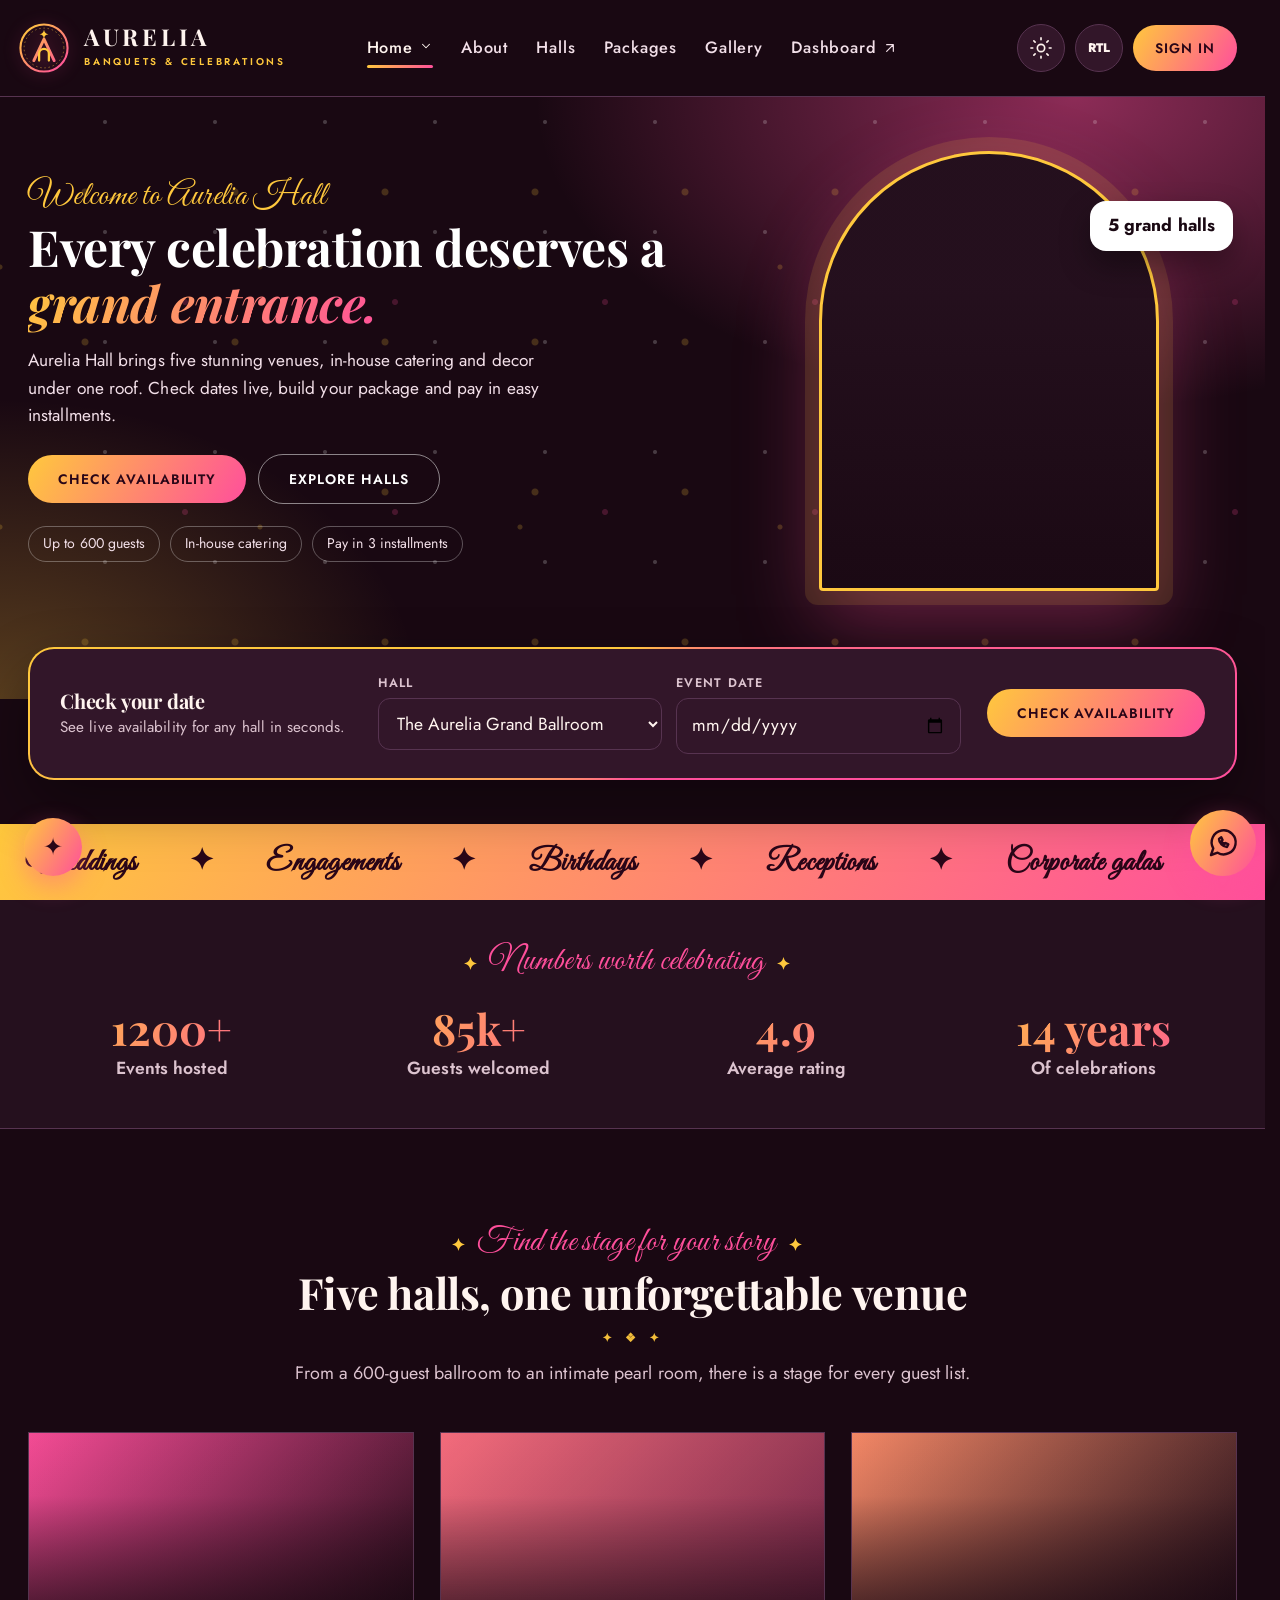
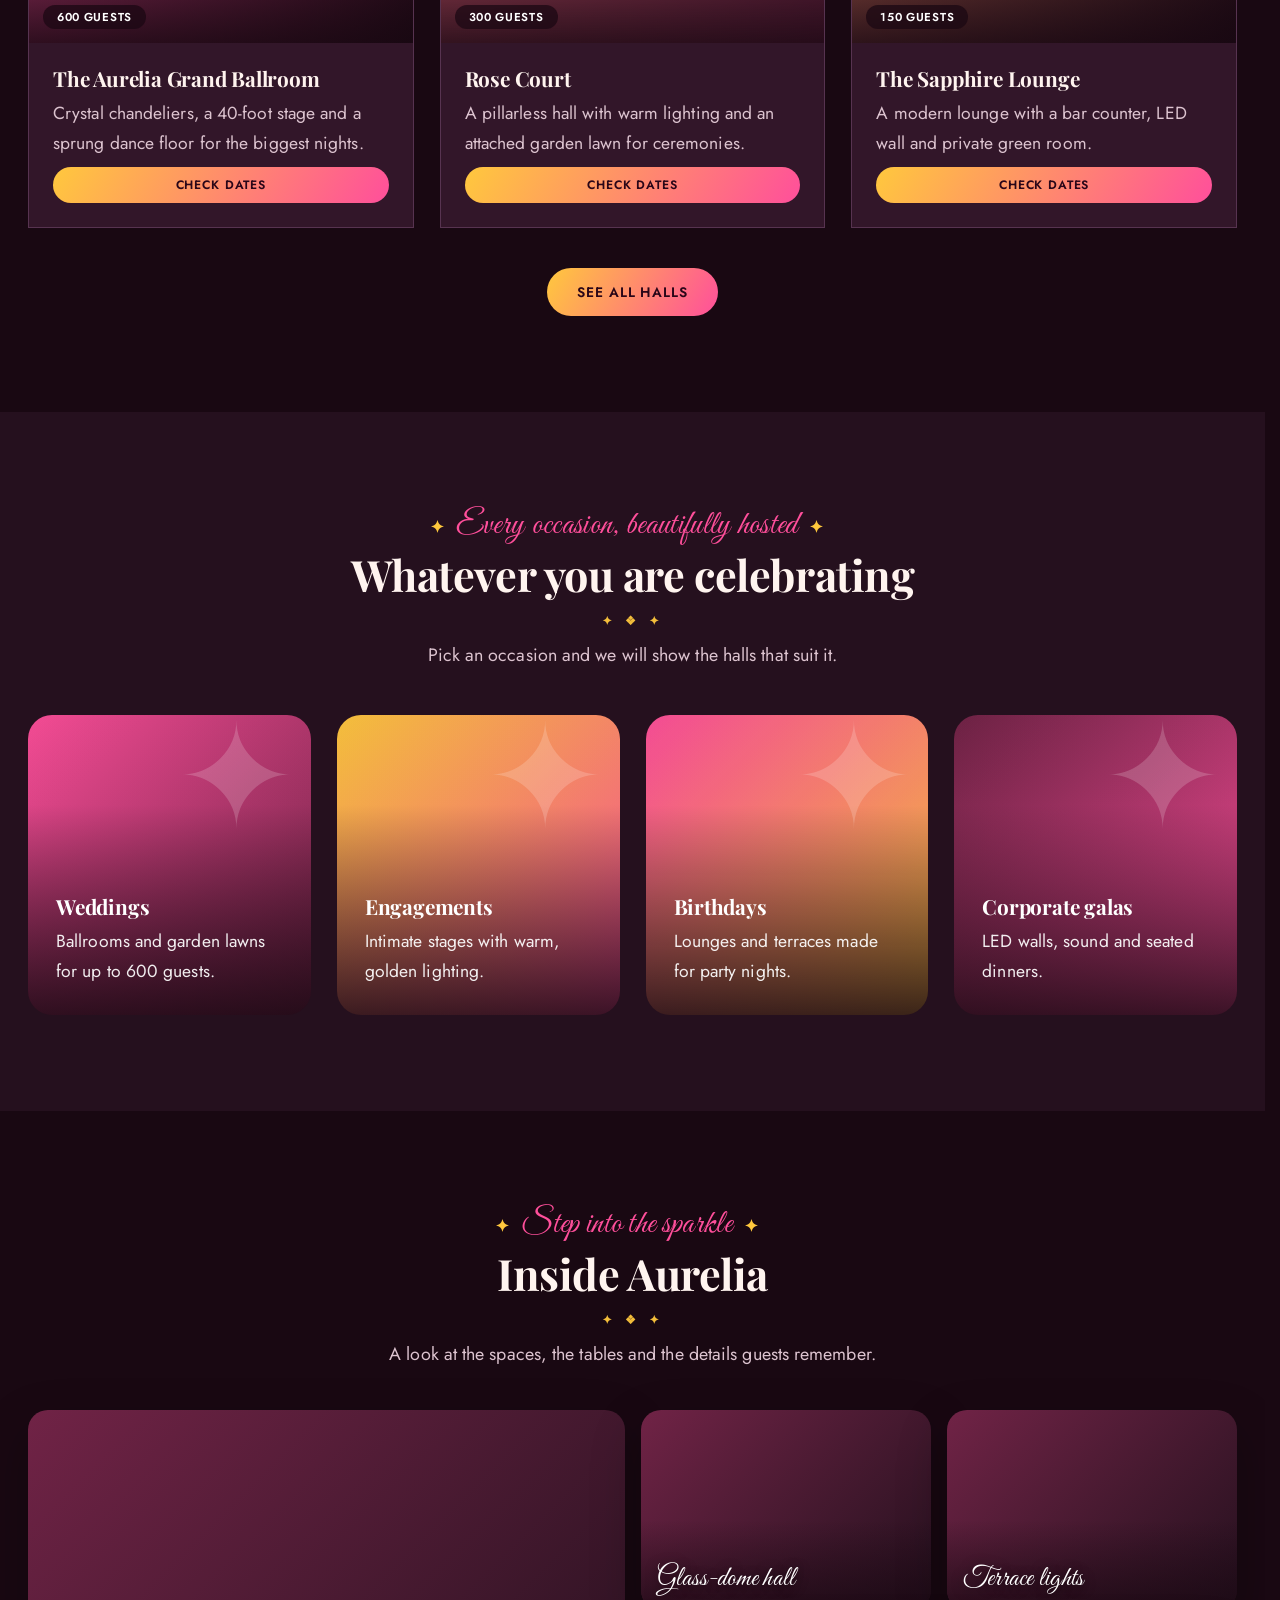
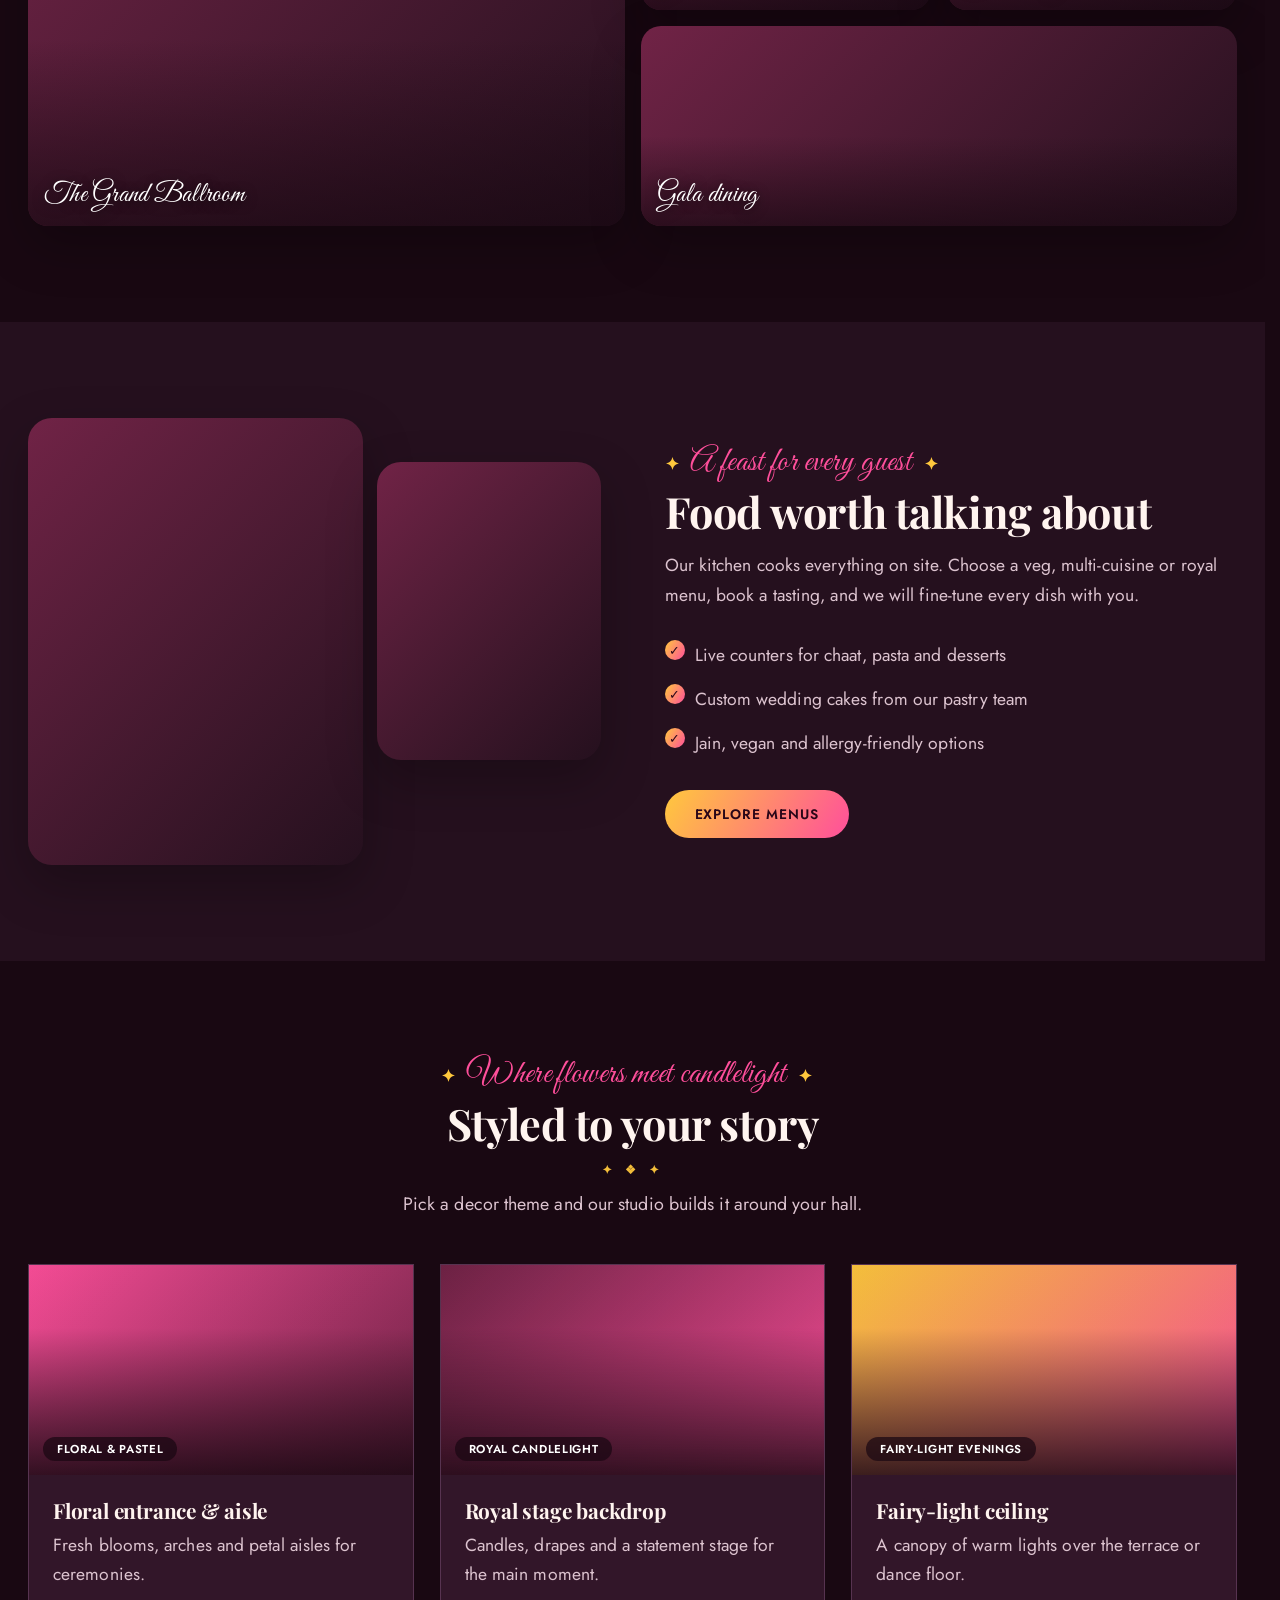
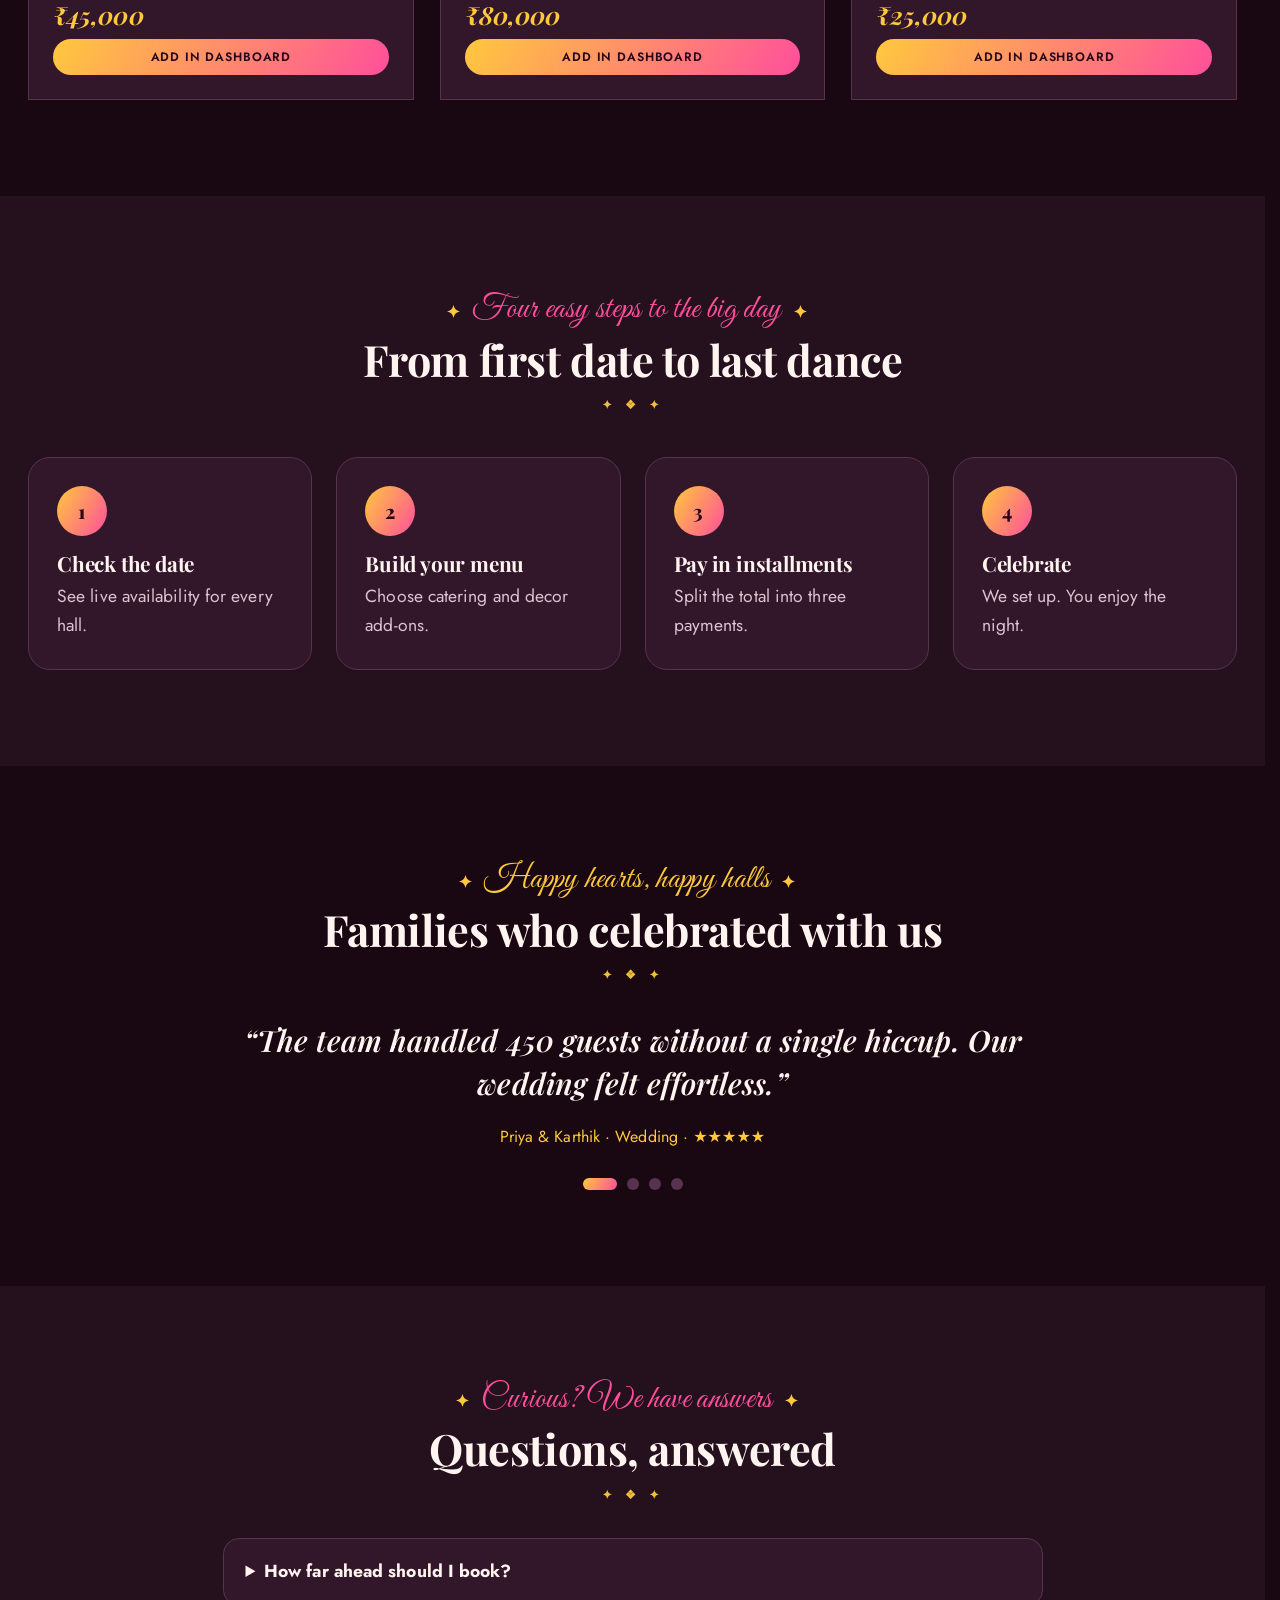
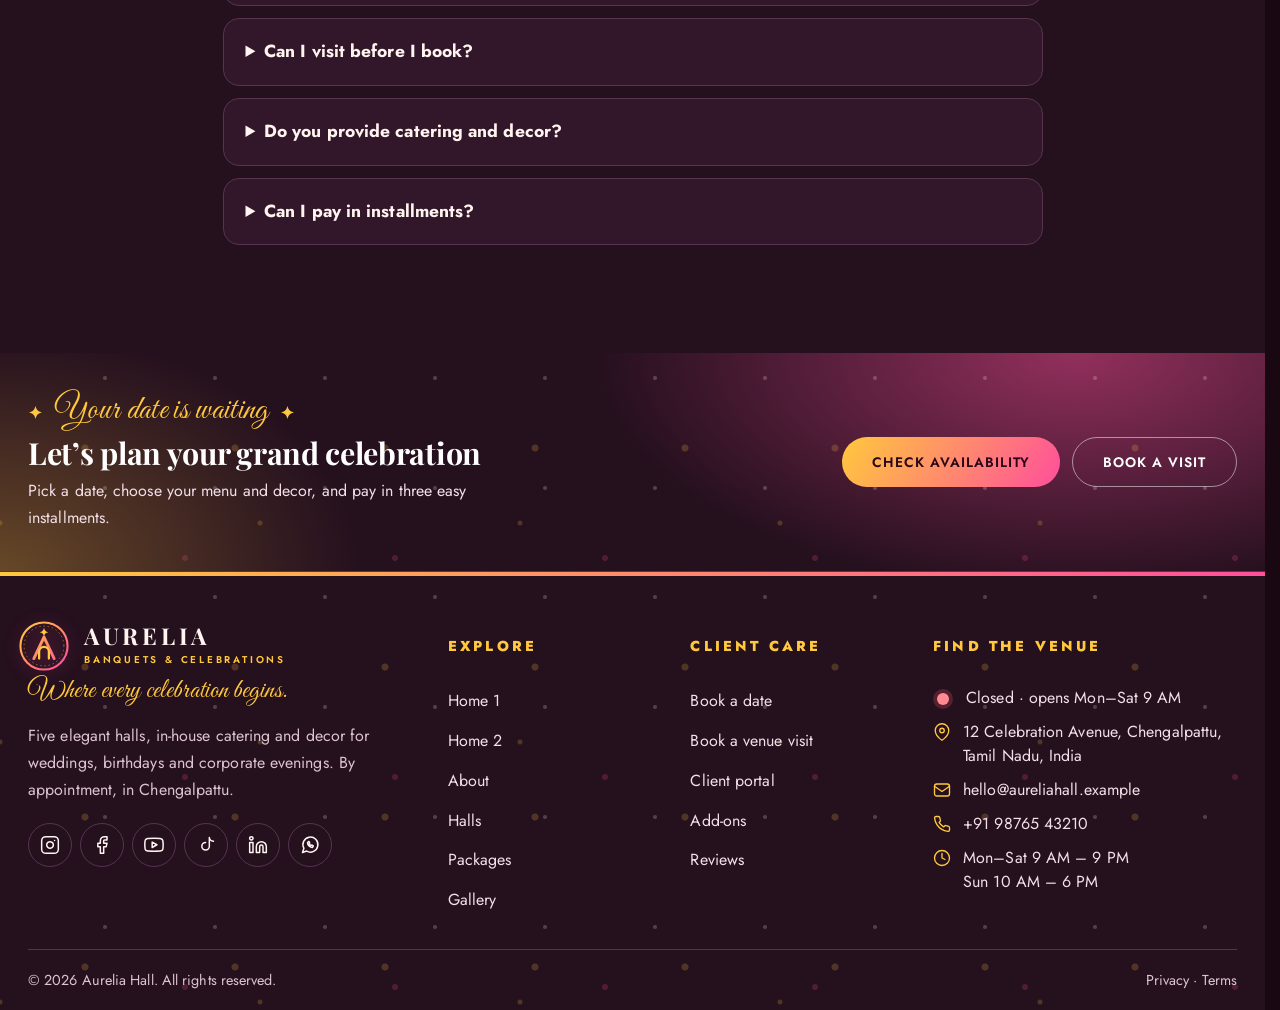
==== index.html @ f111c7b7 "Add files via upload" ====
<!DOCTYPE html><html lang="en"><head><meta charset="utf-8"><meta name="viewport" content="width=device-width,initial-scale=1"><meta name="description" content="Aurelia Hall – banquet halls, catering and decor for weddings, engagements, birthdays and corporate events in Chengalpattu. Check dates and book online."><meta name="theme-color" content="#190812"><meta property="og:title" content="Aurelia Hall – Banquets &amp; Celebrations"><meta property="og:description" content="Aurelia Hall – banquet halls, catering and decor for weddings, engagements, birthdays and corporate events in Chengalpattu. Check dates and book online."><title>Home | Aurelia Hall – Banquets &amp; Celebrations</title><link rel="icon" type="image/svg+xml" href="favicon.svg"><link rel="apple-touch-icon" href="favicon.svg"><link rel="preconnect" href="https://fonts.googleapis.com"><link href="https://fonts.googleapis.com/css2?family=Great+Vibes&family=Jost:wght@400;500;600&family=Playfair+Display:ital,wght@0,600;0,700;0,800;1,600;1,700&display=swap" rel="stylesheet"><link rel="stylesheet" href="theme.css"><link rel="stylesheet" href="images.css"><link rel="stylesheet" href="style.css"></head><body><div id="hdr"></div><section class="hero confetti"><div class="wrap"><div><span class="kicker">Welcome to Aurelia Hall</span><h1>Every celebration deserves a <em>grand entrance.</em></h1><p>Aurelia Hall brings five stunning venues, in-house catering and decor under one roof. Check dates live, build your package and pay in easy installments.</p><a class="btn" href="dashboard.html">Check availability</a><a class="btn ghost" href="halls.html">Explore halls</a><div class="chips"><span>Up to 600 guests</span><span>In-house catering</span><span>Pay in 3 installments</span></div></div>
<div class="arch-w"><div class="arch bg-idxHero" role="img" aria-label="Wedding aisle lined with warm lights"></div><div class="chip b">5 grand halls</div></div></div></section>
<div class="wrap hb"><form class="hero-card" id="hcCheck"><div class="hc-t"><h3>Check your date</h3><p>See live availability for any hall in seconds.</p></div><div class="hc-f"><div><label for="hcH">Hall</label><select id="hcH"></select></div><div><label for="hcD">Event date</label><input type="date" id="hcD" required></div></div><button class="btn hc-a">Check availability</button></form></div>
<div class="ribbon" aria-hidden="true"><div><span>Weddings</span><span>✦</span><span>Engagements</span><span>✦</span><span>Birthdays</span><span>✦</span><span>Receptions</span><span>✦</span><span>Corporate galas</span><span>✦</span><span>Weddings</span><span>✦</span><span>Engagements</span><span>✦</span><span>Birthdays</span><span>✦</span><span>Receptions</span><span>✦</span><span>Corporate galas</span><span>✦</span></div></div>
<section class="stats"><span class="tagline center">Numbers worth celebrating</span><div class="wrap"><div><b data-n="1200" data-s="+">0</b><span>Events hosted</span></div><div><b data-n="85" data-s="k+">0</b><span>Guests welcomed</span></div><div><b data-n="4.9" data-d="1">0</b><span>Average rating</span></div><div><b data-n="14" data-s=" years">0</b><span>Of celebrations</span></div></div></section>
<section><div class="wrap"><div class="center"><span class="tagline">Find the stage for your story</span><h2>Five halls, one unforgettable venue</h2><p class="lead">From a 600-guest ballroom to an intimate pearl room, there is a stage for every guest list.</p></div><div class="grid" id="feat"></div><p class="center mt40"><a class="btn" href="halls.html">See all halls</a></p></div></section>
<section class="alt"><div class="wrap"><div class="center"><span class="tagline">Every occasion, beautifully hosted</span><h2>Whatever you are celebrating</h2><p class="lead">Pick an occasion and we will show the halls that suit it.</p></div><div class="grid c4">
<a class="ev bg-occWedding fb-1" href="halls.html?type=Wedding"><h3>Weddings</h3><p>Ballrooms and garden lawns for up to 600 guests.</p></a>
<a class="ev bg-occEngage fb-2" href="halls.html?type=Engagement"><h3>Engagements</h3><p>Intimate stages with warm, golden lighting.</p></a>
<a class="ev bg-occBirthday fb-3" href="halls.html?type=Birthday"><h3>Birthdays</h3><p>Lounges and terraces made for party nights.</p></a>
<a class="ev bg-occCorporate fb-4" href="halls.html?type=Corporate"><h3>Corporate galas</h3><p>LED walls, sound and seated dinners.</p></a></div></div></section>
<section><div class="wrap"><div class="center"><span class="tagline">Step into the sparkle</span><h2>Inside Aurelia</h2><p class="lead">A look at the spaces, the tables and the details guests remember.</p></div><div class="mosaic">
<div class="ph w2 h2" data-img="inStage" data-alt="Decorated ceremony stage"><span class="cap">The Grand Ballroom</span></div>
<div class="ph" data-img="inDome" data-alt="Glass dome reception hall"><span class="cap">Glass-dome hall</span></div>
<div class="ph" data-img="inLights" data-alt="Lights strung above an evening celebration"><span class="cap">Terrace lights</span></div>
<div class="ph w2" data-img="inGala" data-alt="Long tables set for a gala dinner"><span class="cap">Gala dining</span></div></div></div></section>
<section class="alt"><div class="wrap"><div class="split"><div class="duo"><div class="ph" data-img="foodBuffet" data-alt="Buffet station at a catered event"></div><div class="ph" data-img="foodCake" data-alt="Three-tier wedding cake"></div></div><div><span class="tagline">A feast for every guest</span><h2>Food worth talking about</h2><p>Our kitchen cooks everything on site. Choose a veg, multi-cuisine or royal menu, book a tasting, and we will fine-tune every dish with you.</p><ul class="tick"><li>Live counters for chaat, pasta and desserts</li><li>Custom wedding cakes from our pastry team</li><li>Jain, vegan and allergy-friendly options</li></ul><a class="btn" href="packages.html#menus">Explore menus</a></div></div></div></section>
<section><div class="wrap"><div class="center"><span class="tagline">Where flowers meet candlelight</span><h2>Styled to your story</h2><p class="lead">Pick a decor theme and our studio builds it around your hall.</p></div><div class="grid">
<div class="card"><div class="img bg-decFloral fb-1"><span>Floral &amp; pastel</span></div><div class="body"><h3>Floral entrance &amp; aisle</h3><p>Fresh blooms, arches and petal aisles for ceremonies.</p><div class="price">₹45,000</div><a class="btn sm" href="dashboard.html">Add in dashboard</a></div></div>
<div class="card"><div class="img bg-decStage fb-4"><span>Royal candlelight</span></div><div class="body"><h3>Royal stage backdrop</h3><p>Candles, drapes and a statement stage for the main moment.</p><div class="price">₹80,000</div><a class="btn sm" href="dashboard.html">Add in dashboard</a></div></div>
<div class="card"><div class="img bg-decLights fb-2"><span>Fairy-light evenings</span></div><div class="body"><h3>Fairy-light ceiling</h3><p>A canopy of warm lights over the terrace or dance floor.</p><div class="price">₹25,000</div><a class="btn sm" href="dashboard.html">Add in dashboard</a></div></div></div></div></section>

<section class="alt"><div class="wrap"><div class="center"><span class="tagline">Four easy steps to the big day</span><h2>From first date to last dance</h2></div><div class="steps"><div class="step"><i>1</i><h3>Check the date</h3><p>See live availability for every hall.</p></div><div class="step"><i>2</i><h3>Build your menu</h3><p>Choose catering and decor add-ons.</p></div><div class="step"><i>3</i><h3>Pay in installments</h3><p>Split the total into three payments.</p></div><div class="step"><i>4</i><h3>Celebrate</h3><p>We set up. You enjoy the night.</p></div></div></div></section>
<section class="dark" id="reviews"><div class="wrap center"><span class="tagline">Happy hearts, happy halls</span><h2>Families who celebrated with us</h2><div class="slider" id="sl">
<div class="slide"><p>“The team handled 450 guests without a single hiccup. Our wedding felt effortless.”</p><small>Priya &amp; Karthik · Wedding · ★★★★★</small></div>
<div class="slide"><p>“We tracked every installment online. No chasing, no confusion.”</p><small>Rahul M. · Corporate dinner · ★★★★★</small></div>
<div class="slide"><p>“The terrace at sunset made my parents’ 60th unforgettable.”</p><small>Divya S. · Anniversary · ★★★★★</small></div>
<div class="slide"><p>“Booking the date and choosing the menu took one evening. The food was the talk of the night.”</p><small>Imran &amp; Sana · Engagement · ★★★★★</small></div></div><div class="dots" id="dots"></div></div></section>
<section class="alt" data-block="faq" data-set="home"></section>
<div id="ftr"></div><script src="images.js"></script><script src="script.js"></script></body></html>
---- theme.css ----
/* ==========================================================================
   Aurelia Hall – theme.css
   The ONLY place colours are defined. Two brand colours, in both modes:
     PRIMARY   = festive raspberry-rose
     SECONDARY = celebration gold
   Everything else is a neutral tinted from the primary hue, or a semantic
   status colour (ok / bad). Pages use var(--token) and never raw hex values.
   ========================================================================== */

/* ---------- DARK MODE (default) ---------- */
:root{
  --primary:#ff4f9b;          --primary-rgb:255,79,155;
  --secondary:#ffc83d;        --secondary-rgb:255,200,61;
  --secondary-text:#ffc83d;   /* gold that is safe to use as text on --bg */

  --bg:#190812;  --bg2:#25101e;  --card:#321629;  --line:#573350;
  --ink:#fff4ef; --muted:#dcc3cf; --soft:#f2dfe8;

  --grad:linear-gradient(120deg,var(--secondary),var(--primary));
  --btn-ink:#2a0618;

  /* surfaces that stay dark in BOTH modes (photo overlays, hero, footer CTA) */
  --deep:#190812; --deep-rgb:25,8,18; --deep2:#25101e;
  --plum:color-mix(in srgb,var(--primary) 38%,var(--deep));
  --on-deep:#fff4ef; --on-deep-soft:#f2dfe8; --on-deep-muted:#dcc3cf;

  /* neutrals + status */
  --white:#fff; --white-rgb:255,255,255; --black-rgb:0,0,0;
  --ok:#5fe0a8;  --ok-rgb:95,224,168;
  --bad:#ff8a93; --bad-rgb:255,91,107;

  /* brand colours as seen on always-dark surfaces (hero, page heads, CTA, reviews) */
  --primary-on-deep:#ff4f9b;  --primary-on-deep-rgb:255,79,155;
  --secondary-on-deep:#ffc83d;--secondary-on-deep-rgb:255,200,61;

  /* menu-card paper (dashboard) */
  --cream:#fff3ea; --paper:#2a0f20;
}

/* ---------- LIGHT MODE ---------- */
[data-theme=light]{
  --primary:#d6196f;          --primary-rgb:214,25,111;
  --secondary:#f5a800;        --secondary-rgb:245,168,0;
  --secondary-text:#8a5800;

  --bg:#fff7f1;  --bg2:#ffece1;  --card:#fff;  --line:#f0d3c6;
  --ink:#2c0d1f; --muted:#6b4f5f; --soft:#4a2539;

  --grad:linear-gradient(120deg,var(--primary),color-mix(in srgb,var(--primary) 80%,var(--secondary)));
  --btn-ink:#fff;

  --ok:#1f7a55;  --ok-rgb:31,122,85;
  --bad:#b3263f; --bad-rgb:179,38,63;
}

/* ---------- always-dark surfaces keep the dark-mode brand tones in BOTH modes ---------- */
.hero,.hero2,.page-head,.hx,.cta,.dark,.lg-art{
  --primary:var(--primary-on-deep);      --primary-rgb:var(--primary-on-deep-rgb);
  --secondary:var(--secondary-on-deep);  --secondary-rgb:var(--secondary-on-deep-rgb);
  --secondary-text:var(--secondary-on-deep);
  --grad:linear-gradient(120deg,var(--secondary),var(--primary));
  --btn-ink:#2a0618;
}

/* ---------- fallback gradients shown while a photo loads (primary/secondary only) ---------- */
.fb-1{--fb:linear-gradient(135deg,var(--primary),var(--plum))}
.fb-2{--fb:linear-gradient(135deg,var(--secondary),var(--primary))}
.fb-3{--fb:linear-gradient(135deg,var(--primary),var(--secondary))}
.fb-4{--fb:linear-gradient(135deg,var(--plum),var(--primary))}

/* ---------- hall + decor tint pairs (used for fallbacks and line-art panels) ---------- */
.g-h1,.g-d1{--g:var(--primary);--g2:var(--deep)}
.g-h2,.g-d2{--g:color-mix(in srgb,var(--primary) 72%,var(--secondary));--g2:var(--plum)}
.g-h3,.g-d3{--g:color-mix(in srgb,var(--primary) 48%,var(--secondary));--g2:var(--deep)}
.g-h4,.g-d4{--g:var(--secondary);--g2:var(--plum)}
.g-h5{--g:color-mix(in srgb,var(--secondary) 70%,var(--primary));--g2:var(--deep)}
[class*=" g-h"],[class^="g-h"]{--fb:linear-gradient(135deg,var(--g),var(--g2))}

/* ---------- rising balloons (position, timing and colours) ---------- */
.balloons i:nth-child(1){--x:6%; animation-delay:0s;  --c1:var(--primary);  --c2:var(--plum)}
.balloons i:nth-child(2){--x:26%;animation-delay:-6s; --c1:var(--secondary);--c2:color-mix(in srgb,var(--secondary) 55%,var(--primary))}
.balloons i:nth-child(3){--x:52%;animation-delay:-10s;--c1:color-mix(in srgb,var(--primary) 60%,var(--secondary));--c2:var(--primary)}
.balloons i:nth-child(4){--x:74%;animation-delay:-3s; --c1:var(--secondary);--c2:var(--primary)}
.balloons i:nth-child(5){--x:92%;animation-delay:-8s; --c1:var(--primary);  --c2:color-mix(in srgb,var(--primary) 50%,var(--secondary))}

/* ---------- budget donut + legend (dashboard) ---------- */
.donut .seg0{stroke:var(--primary)}
.donut .seg1{stroke:var(--secondary)}
.donut .seg2{stroke:color-mix(in srgb,var(--primary) 50%,var(--secondary))}
.leg i.lg0{background:var(--primary)}
.leg i.lg1{background:var(--secondary)}
.leg i.lg2{background:color-mix(in srgb,var(--primary) 50%,var(--secondary))}

/* ---------- decor palette swatches (SAMPLE decor palettes shown to guests;
   they illustrate colour ideas for events and are not the site theme) ---------- */
.sw-0-0{background:#2b1030}.sw-0-1{background:#6b1f4b}.sw-0-2{background:#ff3d94}.sw-0-3{background:#ffc94a}.sw-0-4{background:#fff6ee}
.sw-1-0{background:#fde2e4}.sw-1-1{background:#fad2e1}.sw-1-2{background:#e2ece9}.sw-1-3{background:#bee1e6}.sw-1-4{background:#fff8f0}
.sw-2-0{background:#064e3b}.sw-2-1{background:#10b981}.sw-2-2{background:#d1fae5}.sw-2-3{background:#e7cd8b}.sw-2-4{background:#fffbeb}
.sw-3-0{background:#7a2a0c}.sw-3-1{background:#ff8a3d}.sw-3-2{background:#ffc94a}.sw-3-3{background:#ffe8b3}.sw-3-4{background:#fff6e0}

/* ---------- logo accents ---------- */
.logo-arc{stroke:var(--secondary)}
.logo-hair{stroke:var(--secondary);opacity:.55}
.logo-mark{overflow:visible;filter:drop-shadow(0 2px 8px rgba(var(--primary-rgb),.35))}
.logo-star{fill:var(--secondary)}
---- images.css ----
/* images.css – photo backgrounds as classes (no inline styles). Keys match IMG in images.js.
   --bg-s = card size, --bg-l = hero/page-head size, --bg-xl = lightbox size. */
.bg-idxHero{--bg-s:url("https://images.unsplash.com/photo-1607861884586-c7cfaed16290?auto=format&fit=crop&q=70&w=800");--bg-l:url("https://images.unsplash.com/photo-1607861884586-c7cfaed16290?auto=format&fit=crop&q=70&w=1600");--bg-xl:url("https://images.unsplash.com/photo-1607861884586-c7cfaed16290?auto=format&fit=crop&q=70&w=1400")}
.bg-occWedding{--bg-s:url("https://images.unsplash.com/photo-1681490463822-33fbfcd06431?auto=format&fit=crop&q=70&w=800");--bg-l:url("https://images.unsplash.com/photo-1681490463822-33fbfcd06431?auto=format&fit=crop&q=70&w=1600");--bg-xl:url("https://images.unsplash.com/photo-1681490463822-33fbfcd06431?auto=format&fit=crop&q=70&w=1400")}
.bg-occEngage{--bg-s:url("https://images.unsplash.com/photo-1744804298181-7fd6894ee84a?auto=format&fit=crop&q=70&w=800");--bg-l:url("https://images.unsplash.com/photo-1744804298181-7fd6894ee84a?auto=format&fit=crop&q=70&w=1600");--bg-xl:url("https://images.unsplash.com/photo-1744804298181-7fd6894ee84a?auto=format&fit=crop&q=70&w=1400")}
.bg-occBirthday{--bg-s:url("https://images.unsplash.com/photo-1719706654529-ca7e2ce5a2bb?auto=format&fit=crop&q=70&w=800");--bg-l:url("https://images.unsplash.com/photo-1719706654529-ca7e2ce5a2bb?auto=format&fit=crop&q=70&w=1600");--bg-xl:url("https://images.unsplash.com/photo-1719706654529-ca7e2ce5a2bb?auto=format&fit=crop&q=70&w=1400")}
.bg-occCorporate{--bg-s:url("https://images.unsplash.com/photo-1531058020387-3be344556be6?auto=format&fit=crop&q=70&w=800");--bg-l:url("https://images.unsplash.com/photo-1531058020387-3be344556be6?auto=format&fit=crop&q=70&w=1600");--bg-xl:url("https://images.unsplash.com/photo-1531058020387-3be344556be6?auto=format&fit=crop&q=70&w=1400")}
.bg-inStage{--bg-s:url("https://images.unsplash.com/photo-1744805624954-a6686543c3ff?auto=format&fit=crop&q=70&w=800");--bg-l:url("https://images.unsplash.com/photo-1744805624954-a6686543c3ff?auto=format&fit=crop&q=70&w=1600");--bg-xl:url("https://images.unsplash.com/photo-1744805624954-a6686543c3ff?auto=format&fit=crop&q=70&w=1400")}
.bg-inDome{--bg-s:url("https://images.unsplash.com/photo-1711575222650-8d192becc8eb?auto=format&fit=crop&q=70&w=800");--bg-l:url("https://images.unsplash.com/photo-1711575222650-8d192becc8eb?auto=format&fit=crop&q=70&w=1600");--bg-xl:url("https://images.unsplash.com/photo-1711575222650-8d192becc8eb?auto=format&fit=crop&q=70&w=1400")}
.bg-inLights{--bg-s:url("https://images.unsplash.com/photo-1717829025763-13fb9e652b99?auto=format&fit=crop&q=70&w=800");--bg-l:url("https://images.unsplash.com/photo-1717829025763-13fb9e652b99?auto=format&fit=crop&q=70&w=1600");--bg-xl:url("https://images.unsplash.com/photo-1717829025763-13fb9e652b99?auto=format&fit=crop&q=70&w=1400")}
.bg-inGala{--bg-s:url("https://images.unsplash.com/photo-1762765685348-4bced247d12c?auto=format&fit=crop&q=70&w=800");--bg-l:url("https://images.unsplash.com/photo-1762765685348-4bced247d12c?auto=format&fit=crop&q=70&w=1600");--bg-xl:url("https://images.unsplash.com/photo-1762765685348-4bced247d12c?auto=format&fit=crop&q=70&w=1400")}
.bg-foodBuffet{--bg-s:url("https://images.unsplash.com/photo-1742436448781-fe5eb077abd4?auto=format&fit=crop&q=70&w=800");--bg-l:url("https://images.unsplash.com/photo-1742436448781-fe5eb077abd4?auto=format&fit=crop&q=70&w=1600");--bg-xl:url("https://images.unsplash.com/photo-1742436448781-fe5eb077abd4?auto=format&fit=crop&q=70&w=1400")}
.bg-foodCake{--bg-s:url("https://images.unsplash.com/photo-1638871894014-047605c91c16?auto=format&fit=crop&q=70&w=800");--bg-l:url("https://images.unsplash.com/photo-1638871894014-047605c91c16?auto=format&fit=crop&q=70&w=1600");--bg-xl:url("https://images.unsplash.com/photo-1638871894014-047605c91c16?auto=format&fit=crop&q=70&w=1400")}
.bg-decFloral{--bg-s:url("https://images.unsplash.com/photo-1670529776180-60e4132ab90c?auto=format&fit=crop&q=70&w=800");--bg-l:url("https://images.unsplash.com/photo-1670529776180-60e4132ab90c?auto=format&fit=crop&q=70&w=1600");--bg-xl:url("https://images.unsplash.com/photo-1670529776180-60e4132ab90c?auto=format&fit=crop&q=70&w=1400")}
.bg-decStage{--bg-s:url("https://images.unsplash.com/photo-1772127822525-7eda37383b9f?auto=format&fit=crop&q=70&w=800");--bg-l:url("https://images.unsplash.com/photo-1772127822525-7eda37383b9f?auto=format&fit=crop&q=70&w=1600");--bg-xl:url("https://images.unsplash.com/photo-1772127822525-7eda37383b9f?auto=format&fit=crop&q=70&w=1400")}
.bg-decLights{--bg-s:url("https://images.unsplash.com/photo-1464047736614-af63643285bf?auto=format&fit=crop&q=70&w=800");--bg-l:url("https://images.unsplash.com/photo-1464047736614-af63643285bf?auto=format&fit=crop&q=70&w=1600");--bg-xl:url("https://images.unsplash.com/photo-1464047736614-af63643285bf?auto=format&fit=crop&q=70&w=1400")}
.bg-featBall{--bg-s:url("https://images.unsplash.com/photo-1761472606347-bfebc5a3e546?auto=format&fit=crop&q=70&w=800");--bg-l:url("https://images.unsplash.com/photo-1761472606347-bfebc5a3e546?auto=format&fit=crop&q=70&w=1600");--bg-xl:url("https://images.unsplash.com/photo-1761472606347-bfebc5a3e546?auto=format&fit=crop&q=70&w=1400")}
.bg-featRose{--bg-s:url("https://images.unsplash.com/photo-1772127822552-ce9ef537bdcf?auto=format&fit=crop&q=70&w=800");--bg-l:url("https://images.unsplash.com/photo-1772127822552-ce9ef537bdcf?auto=format&fit=crop&q=70&w=1600");--bg-xl:url("https://images.unsplash.com/photo-1772127822552-ce9ef537bdcf?auto=format&fit=crop&q=70&w=1400")}
.bg-featLounge{--bg-s:url("https://images.unsplash.com/photo-1485872299829-c673f5194813?auto=format&fit=crop&q=70&w=800");--bg-l:url("https://images.unsplash.com/photo-1485872299829-c673f5194813?auto=format&fit=crop&q=70&w=1600");--bg-xl:url("https://images.unsplash.com/photo-1485872299829-c673f5194813?auto=format&fit=crop&q=70&w=1400")}
.bg-h2Hero{--bg-s:url("https://images.unsplash.com/photo-1532712938310-34cb3982ef74?auto=format&fit=crop&q=70&w=800");--bg-l:url("https://images.unsplash.com/photo-1532712938310-34cb3982ef74?auto=format&fit=crop&q=70&w=1600");--bg-xl:url("https://images.unsplash.com/photo-1532712938310-34cb3982ef74?auto=format&fit=crop&q=70&w=1400")}
.bg-h2Buffet{--bg-s:url("https://images.unsplash.com/photo-1555244162-803834f70033?auto=format&fit=crop&q=70&w=800");--bg-l:url("https://images.unsplash.com/photo-1555244162-803834f70033?auto=format&fit=crop&q=70&w=1600");--bg-xl:url("https://images.unsplash.com/photo-1555244162-803834f70033?auto=format&fit=crop&q=70&w=1400")}
.bg-h2Cake{--bg-s:url("https://images.unsplash.com/photo-1608655624472-49349f55d220?auto=format&fit=crop&q=70&w=800");--bg-l:url("https://images.unsplash.com/photo-1608655624472-49349f55d220?auto=format&fit=crop&q=70&w=1600");--bg-xl:url("https://images.unsplash.com/photo-1608655624472-49349f55d220?auto=format&fit=crop&q=70&w=1400")}
.bg-h2Decor{--bg-s:url("https://images.unsplash.com/photo-1469371670807-013ccf25f16a?auto=format&fit=crop&q=70&w=800");--bg-l:url("https://images.unsplash.com/photo-1469371670807-013ccf25f16a?auto=format&fit=crop&q=70&w=1600");--bg-xl:url("https://images.unsplash.com/photo-1469371670807-013ccf25f16a?auto=format&fit=crop&q=70&w=1400")}
.bg-h2Ballroom{--bg-s:url("https://images.unsplash.com/photo-1510076857177-7470076d4098?auto=format&fit=crop&q=70&w=800");--bg-l:url("https://images.unsplash.com/photo-1510076857177-7470076d4098?auto=format&fit=crop&q=70&w=1600");--bg-xl:url("https://images.unsplash.com/photo-1510076857177-7470076d4098?auto=format&fit=crop&q=70&w=1400")}
.bg-h2Terrace{--bg-s:url("https://images.unsplash.com/photo-1505944357431-27579db47558?auto=format&fit=crop&q=70&w=800");--bg-l:url("https://images.unsplash.com/photo-1505944357431-27579db47558?auto=format&fit=crop&q=70&w=1600");--bg-xl:url("https://images.unsplash.com/photo-1505944357431-27579db47558?auto=format&fit=crop&q=70&w=1400")}
.bg-h2s1{--bg-s:url("https://images.unsplash.com/photo-1770387688486-397ff1afdb2c?auto=format&fit=crop&q=70&w=800");--bg-l:url("https://images.unsplash.com/photo-1770387688486-397ff1afdb2c?auto=format&fit=crop&q=70&w=1600");--bg-xl:url("https://images.unsplash.com/photo-1770387688486-397ff1afdb2c?auto=format&fit=crop&q=70&w=1400")}
.bg-h2s2{--bg-s:url("https://images.unsplash.com/photo-1519225421980-715cb0215aed?auto=format&fit=crop&q=70&w=800");--bg-l:url("https://images.unsplash.com/photo-1519225421980-715cb0215aed?auto=format&fit=crop&q=70&w=1600");--bg-xl:url("https://images.unsplash.com/photo-1519225421980-715cb0215aed?auto=format&fit=crop&q=70&w=1400")}
.bg-h2s3{--bg-s:url("https://images.unsplash.com/photo-1492684223066-81342ee5ff30?auto=format&fit=crop&q=70&w=800");--bg-l:url("https://images.unsplash.com/photo-1492684223066-81342ee5ff30?auto=format&fit=crop&q=70&w=1600");--bg-xl:url("https://images.unsplash.com/photo-1492684223066-81342ee5ff30?auto=format&fit=crop&q=70&w=1400")}
.bg-h2s4{--bg-s:url("https://images.unsplash.com/photo-1514845505178-849cebf1a91d?auto=format&fit=crop&q=70&w=800");--bg-l:url("https://images.unsplash.com/photo-1514845505178-849cebf1a91d?auto=format&fit=crop&q=70&w=1600");--bg-xl:url("https://images.unsplash.com/photo-1514845505178-849cebf1a91d?auto=format&fit=crop&q=70&w=1400")}
.bg-offA1{--bg-s:url("https://images.unsplash.com/photo-1583939003579-730e3918a45a?auto=format&fit=crop&q=70&w=800");--bg-l:url("https://images.unsplash.com/photo-1583939003579-730e3918a45a?auto=format&fit=crop&q=70&w=1600");--bg-xl:url("https://images.unsplash.com/photo-1583939003579-730e3918a45a?auto=format&fit=crop&q=70&w=1400")}
.bg-offA2{--bg-s:url("https://images.unsplash.com/photo-1773409414133-9c5d141cb4c5?auto=format&fit=crop&q=70&w=800");--bg-l:url("https://images.unsplash.com/photo-1773409414133-9c5d141cb4c5?auto=format&fit=crop&q=70&w=1600");--bg-xl:url("https://images.unsplash.com/photo-1773409414133-9c5d141cb4c5?auto=format&fit=crop&q=70&w=1400")}
.bg-offA3{--bg-s:url("https://images.unsplash.com/photo-1519751138087-5bf79df62d5b?auto=format&fit=crop&q=70&w=800");--bg-l:url("https://images.unsplash.com/photo-1519751138087-5bf79df62d5b?auto=format&fit=crop&q=70&w=1600");--bg-xl:url("https://images.unsplash.com/photo-1519751138087-5bf79df62d5b?auto=format&fit=crop&q=70&w=1400")}
.bg-abHead{--bg-s:url("https://images.unsplash.com/photo-1744805624890-9931ebb50428?auto=format&fit=crop&q=70&w=800");--bg-l:url("https://images.unsplash.com/photo-1744805624890-9931ebb50428?auto=format&fit=crop&q=70&w=1600");--bg-xl:url("https://images.unsplash.com/photo-1744805624890-9931ebb50428?auto=format&fit=crop&q=70&w=1400")}
.bg-abSplit{--bg-s:url("https://images.unsplash.com/photo-1517457373958-b7bdd4587205?auto=format&fit=crop&q=70&w=800");--bg-l:url("https://images.unsplash.com/photo-1517457373958-b7bdd4587205?auto=format&fit=crop&q=70&w=1600");--bg-xl:url("https://images.unsplash.com/photo-1517457373958-b7bdd4587205?auto=format&fit=crop&q=70&w=1400")}
.bg-abKitchen{--bg-s:url("https://images.unsplash.com/photo-1763376360111-3597e5877517?auto=format&fit=crop&q=70&w=800");--bg-l:url("https://images.unsplash.com/photo-1763376360111-3597e5877517?auto=format&fit=crop&q=70&w=1600");--bg-xl:url("https://images.unsplash.com/photo-1763376360111-3597e5877517?auto=format&fit=crop&q=70&w=1400")}
.bg-abPastry{--bg-s:url("https://images.unsplash.com/photo-1710854897963-d45e8e26f7fc?auto=format&fit=crop&q=70&w=800");--bg-l:url("https://images.unsplash.com/photo-1710854897963-d45e8e26f7fc?auto=format&fit=crop&q=70&w=1600");--bg-xl:url("https://images.unsplash.com/photo-1710854897963-d45e8e26f7fc?auto=format&fit=crop&q=70&w=1400")}
.bg-abTable{--bg-s:url("https://images.unsplash.com/photo-1511795409834-ef04bbd61622?auto=format&fit=crop&q=70&w=800");--bg-l:url("https://images.unsplash.com/photo-1511795409834-ef04bbd61622?auto=format&fit=crop&q=70&w=1600");--bg-xl:url("https://images.unsplash.com/photo-1511795409834-ef04bbd61622?auto=format&fit=crop&q=70&w=1400")}
.bg-hlHead{--bg-s:url("https://images.unsplash.com/photo-1772127822562-a898d9f5733c?auto=format&fit=crop&q=70&w=800");--bg-l:url("https://images.unsplash.com/photo-1772127822562-a898d9f5733c?auto=format&fit=crop&q=70&w=1600");--bg-xl:url("https://images.unsplash.com/photo-1772127822562-a898d9f5733c?auto=format&fit=crop&q=70&w=1400")}
.bg-hall1{--bg-s:url("https://images.unsplash.com/photo-1734217673499-c0af7be57546?auto=format&fit=crop&q=70&w=800");--bg-l:url("https://images.unsplash.com/photo-1734217673499-c0af7be57546?auto=format&fit=crop&q=70&w=1600");--bg-xl:url("https://images.unsplash.com/photo-1734217673499-c0af7be57546?auto=format&fit=crop&q=70&w=1400")}
.bg-hall2{--bg-s:url("https://images.unsplash.com/photo-1523438885200-e635ba2c371e?auto=format&fit=crop&q=70&w=800");--bg-l:url("https://images.unsplash.com/photo-1523438885200-e635ba2c371e?auto=format&fit=crop&q=70&w=1600");--bg-xl:url("https://images.unsplash.com/photo-1523438885200-e635ba2c371e?auto=format&fit=crop&q=70&w=1400")}
.bg-hall3{--bg-s:url("https://images.unsplash.com/photo-1527529482837-4698179dc6ce?auto=format&fit=crop&q=70&w=800");--bg-l:url("https://images.unsplash.com/photo-1527529482837-4698179dc6ce?auto=format&fit=crop&q=70&w=1600");--bg-xl:url("https://images.unsplash.com/photo-1527529482837-4698179dc6ce?auto=format&fit=crop&q=70&w=1400")}
.bg-hall4{--bg-s:url("https://images.unsplash.com/photo-1464491965784-a12f0f70642b?auto=format&fit=crop&q=70&w=800");--bg-l:url("https://images.unsplash.com/photo-1464491965784-a12f0f70642b?auto=format&fit=crop&q=70&w=1600");--bg-xl:url("https://images.unsplash.com/photo-1464491965784-a12f0f70642b?auto=format&fit=crop&q=70&w=1400")}
.bg-hall5{--bg-s:url("https://images.unsplash.com/photo-1524824267900-2fa9cbf7a506?auto=format&fit=crop&q=70&w=800");--bg-l:url("https://images.unsplash.com/photo-1524824267900-2fa9cbf7a506?auto=format&fit=crop&q=70&w=1600");--bg-xl:url("https://images.unsplash.com/photo-1524824267900-2fa9cbf7a506?auto=format&fit=crop&q=70&w=1400")}
.bg-hlSeat{--bg-s:url("https://images.unsplash.com/photo-1511578314322-379afb476865?auto=format&fit=crop&q=70&w=800");--bg-l:url("https://images.unsplash.com/photo-1511578314322-379afb476865?auto=format&fit=crop&q=70&w=1600");--bg-xl:url("https://images.unsplash.com/photo-1511578314322-379afb476865?auto=format&fit=crop&q=70&w=1400")}
.bg-hlEvery{--bg-s:url("https://images.unsplash.com/photo-1522158637959-30385a09e0da?auto=format&fit=crop&q=70&w=800");--bg-l:url("https://images.unsplash.com/photo-1522158637959-30385a09e0da?auto=format&fit=crop&q=70&w=1600");--bg-xl:url("https://images.unsplash.com/photo-1522158637959-30385a09e0da?auto=format&fit=crop&q=70&w=1400")}
.bg-pkHead{--bg-s:url("https://images.unsplash.com/photo-1769638913559-c8c6984428fe?auto=format&fit=crop&q=70&w=800");--bg-l:url("https://images.unsplash.com/photo-1769638913559-c8c6984428fe?auto=format&fit=crop&q=70&w=1600");--bg-xl:url("https://images.unsplash.com/photo-1769638913559-c8c6984428fe?auto=format&fit=crop&q=70&w=1400")}
.bg-pkMenu1{--bg-s:url("https://images.unsplash.com/photo-1740047602722-b4993b79e4b7?auto=format&fit=crop&q=70&w=800");--bg-l:url("https://images.unsplash.com/photo-1740047602722-b4993b79e4b7?auto=format&fit=crop&q=70&w=1600");--bg-xl:url("https://images.unsplash.com/photo-1740047602722-b4993b79e4b7?auto=format&fit=crop&q=70&w=1400")}
.bg-pkMenu2{--bg-s:url("https://images.unsplash.com/photo-1495147466023-ac5c588e2e94?auto=format&fit=crop&q=70&w=800");--bg-l:url("https://images.unsplash.com/photo-1495147466023-ac5c588e2e94?auto=format&fit=crop&q=70&w=1600");--bg-xl:url("https://images.unsplash.com/photo-1495147466023-ac5c588e2e94?auto=format&fit=crop&q=70&w=1400")}
.bg-pkIncl{--bg-s:url("https://images.unsplash.com/photo-1502635385003-ee1e6a1a742d?auto=format&fit=crop&q=70&w=800");--bg-l:url("https://images.unsplash.com/photo-1502635385003-ee1e6a1a742d?auto=format&fit=crop&q=70&w=1600");--bg-xl:url("https://images.unsplash.com/photo-1502635385003-ee1e6a1a742d?auto=format&fit=crop&q=70&w=1400")}
.bg-offB1{--bg-s:url("https://images.unsplash.com/photo-1721677337543-37b07e7e28b5?auto=format&fit=crop&q=70&w=800");--bg-l:url("https://images.unsplash.com/photo-1721677337543-37b07e7e28b5?auto=format&fit=crop&q=70&w=1600");--bg-xl:url("https://images.unsplash.com/photo-1721677337543-37b07e7e28b5?auto=format&fit=crop&q=70&w=1400")}
.bg-offB2{--bg-s:url("https://images.unsplash.com/photo-1783949397986-87d4fbf2fbea?auto=format&fit=crop&q=70&w=800");--bg-l:url("https://images.unsplash.com/photo-1783949397986-87d4fbf2fbea?auto=format&fit=crop&q=70&w=1600");--bg-xl:url("https://images.unsplash.com/photo-1783949397986-87d4fbf2fbea?auto=format&fit=crop&q=70&w=1400")}
.bg-offB3{--bg-s:url("https://images.unsplash.com/photo-1517263904808-5dc91e3e7044?auto=format&fit=crop&q=70&w=800");--bg-l:url("https://images.unsplash.com/photo-1517263904808-5dc91e3e7044?auto=format&fit=crop&q=70&w=1600");--bg-xl:url("https://images.unsplash.com/photo-1517263904808-5dc91e3e7044?auto=format&fit=crop&q=70&w=1400")}
.bg-gaHead{--bg-s:url("https://images.unsplash.com/photo-1531686264889-56fdcabd163f?auto=format&fit=crop&q=70&w=800");--bg-l:url("https://images.unsplash.com/photo-1531686264889-56fdcabd163f?auto=format&fit=crop&q=70&w=1600");--bg-xl:url("https://images.unsplash.com/photo-1531686264889-56fdcabd163f?auto=format&fit=crop&q=70&w=1400")}
.bg-t1{--bg-s:url("https://images.unsplash.com/photo-1631687688319-ffd10d7e530b?auto=format&fit=crop&q=70&w=800");--bg-l:url("https://images.unsplash.com/photo-1631687688319-ffd10d7e530b?auto=format&fit=crop&q=70&w=1600");--bg-xl:url("https://images.unsplash.com/photo-1631687688319-ffd10d7e530b?auto=format&fit=crop&q=70&w=1400")}
.bg-t2{--bg-s:url("https://images.unsplash.com/photo-1772127822653-4431a9b8c31b?auto=format&fit=crop&q=70&w=800");--bg-l:url("https://images.unsplash.com/photo-1772127822653-4431a9b8c31b?auto=format&fit=crop&q=70&w=1600");--bg-xl:url("https://images.unsplash.com/photo-1772127822653-4431a9b8c31b?auto=format&fit=crop&q=70&w=1400")}
.bg-t3{--bg-s:url("https://images.unsplash.com/photo-1501281668745-f7f57925c3b4?auto=format&fit=crop&q=70&w=800");--bg-l:url("https://images.unsplash.com/photo-1501281668745-f7f57925c3b4?auto=format&fit=crop&q=70&w=1600");--bg-xl:url("https://images.unsplash.com/photo-1501281668745-f7f57925c3b4?auto=format&fit=crop&q=70&w=1400")}
.bg-t4{--bg-s:url("https://images.unsplash.com/photo-1514525253161-7a46d19cd819?auto=format&fit=crop&q=70&w=800");--bg-l:url("https://images.unsplash.com/photo-1514525253161-7a46d19cd819?auto=format&fit=crop&q=70&w=1600");--bg-xl:url("https://images.unsplash.com/photo-1514525253161-7a46d19cd819?auto=format&fit=crop&q=70&w=1400")}
.bg-t5{--bg-s:url("https://images.unsplash.com/photo-1540575467063-178a50c2df87?auto=format&fit=crop&q=70&w=800");--bg-l:url("https://images.unsplash.com/photo-1540575467063-178a50c2df87?auto=format&fit=crop&q=70&w=1600");--bg-xl:url("https://images.unsplash.com/photo-1540575467063-178a50c2df87?auto=format&fit=crop&q=70&w=1400")}
.bg-t6{--bg-s:url("https://images.unsplash.com/photo-1505373877841-8d25f7d46678?auto=format&fit=crop&q=70&w=800");--bg-l:url("https://images.unsplash.com/photo-1505373877841-8d25f7d46678?auto=format&fit=crop&q=70&w=1600");--bg-xl:url("https://images.unsplash.com/photo-1505373877841-8d25f7d46678?auto=format&fit=crop&q=70&w=1400")}
.bg-t7{--bg-s:url("https://images.unsplash.com/photo-1505366055494-2268a382e017?auto=format&fit=crop&q=70&w=800");--bg-l:url("https://images.unsplash.com/photo-1505366055494-2268a382e017?auto=format&fit=crop&q=70&w=1600");--bg-xl:url("https://images.unsplash.com/photo-1505366055494-2268a382e017?auto=format&fit=crop&q=70&w=1400")}
.bg-t8{--bg-s:url("https://images.unsplash.com/photo-1741969494307-55394e3e4071?auto=format&fit=crop&q=70&w=800");--bg-l:url("https://images.unsplash.com/photo-1741969494307-55394e3e4071?auto=format&fit=crop&q=70&w=1600");--bg-xl:url("https://images.unsplash.com/photo-1741969494307-55394e3e4071?auto=format&fit=crop&q=70&w=1400")}
.bg-t9{--bg-s:url("https://images.unsplash.com/photo-1710854898152-faf6d7d73294?auto=format&fit=crop&q=70&w=800");--bg-l:url("https://images.unsplash.com/photo-1710854898152-faf6d7d73294?auto=format&fit=crop&q=70&w=1600");--bg-xl:url("https://images.unsplash.com/photo-1710854898152-faf6d7d73294?auto=format&fit=crop&q=70&w=1400")}
.bg-t10{--bg-s:url("https://images.unsplash.com/photo-1604668915840-580c30026e5f?auto=format&fit=crop&q=70&w=800");--bg-l:url("https://images.unsplash.com/photo-1604668915840-580c30026e5f?auto=format&fit=crop&q=70&w=1600");--bg-xl:url("https://images.unsplash.com/photo-1604668915840-580c30026e5f?auto=format&fit=crop&q=70&w=1400")}
.bg-g1{--bg-s:url("https://images.unsplash.com/photo-1695641738244-25e5355e9a42?auto=format&fit=crop&q=70&w=800");--bg-l:url("https://images.unsplash.com/photo-1695641738244-25e5355e9a42?auto=format&fit=crop&q=70&w=1600");--bg-xl:url("https://images.unsplash.com/photo-1695641738244-25e5355e9a42?auto=format&fit=crop&q=70&w=1400")}
.bg-g2{--bg-s:url("https://images.unsplash.com/photo-1608306680606-871907587b27?auto=format&fit=crop&q=70&w=800");--bg-l:url("https://images.unsplash.com/photo-1608306680606-871907587b27?auto=format&fit=crop&q=70&w=1600");--bg-xl:url("https://images.unsplash.com/photo-1608306680606-871907587b27?auto=format&fit=crop&q=70&w=1400")}
.bg-g3{--bg-s:url("https://images.unsplash.com/photo-1525441273400-056e9c7517b3?auto=format&fit=crop&q=70&w=800");--bg-l:url("https://images.unsplash.com/photo-1525441273400-056e9c7517b3?auto=format&fit=crop&q=70&w=1600");--bg-xl:url("https://images.unsplash.com/photo-1525441273400-056e9c7517b3?auto=format&fit=crop&q=70&w=1400")}
.bg-g4{--bg-s:url("https://images.unsplash.com/photo-1606568939710-ad9c1f460dd2?auto=format&fit=crop&q=70&w=800");--bg-l:url("https://images.unsplash.com/photo-1606568939710-ad9c1f460dd2?auto=format&fit=crop&q=70&w=1600");--bg-xl:url("https://images.unsplash.com/photo-1606568939710-ad9c1f460dd2?auto=format&fit=crop&q=70&w=1400")}
.bg-idWed{--bg-s:url("https://images.unsplash.com/photo-1569705460033-cfaa4bf9f822?auto=format&fit=crop&q=70&w=800");--bg-l:url("https://images.unsplash.com/photo-1569705460033-cfaa4bf9f822?auto=format&fit=crop&q=70&w=1600");--bg-xl:url("https://images.unsplash.com/photo-1569705460033-cfaa4bf9f822?auto=format&fit=crop&q=70&w=1400")}
.bg-idBday{--bg-s:url("https://images.unsplash.com/photo-1689601535474-195d10eca664?auto=format&fit=crop&q=70&w=800");--bg-l:url("https://images.unsplash.com/photo-1689601535474-195d10eca664?auto=format&fit=crop&q=70&w=1600");--bg-xl:url("https://images.unsplash.com/photo-1689601535474-195d10eca664?auto=format&fit=crop&q=70&w=1400")}
.bg-idCorp{--bg-s:url("https://images.unsplash.com/photo-1561489396-888724a1543d?auto=format&fit=crop&q=70&w=800");--bg-l:url("https://images.unsplash.com/photo-1561489396-888724a1543d?auto=format&fit=crop&q=70&w=1600");--bg-xl:url("https://images.unsplash.com/photo-1561489396-888724a1543d?auto=format&fit=crop&q=70&w=1400")}
.bg-idEng{--bg-s:url("https://images.unsplash.com/photo-1612145463153-e97c1774fe2a?auto=format&fit=crop&q=70&w=800");--bg-l:url("https://images.unsplash.com/photo-1612145463153-e97c1774fe2a?auto=format&fit=crop&q=70&w=1600");--bg-xl:url("https://images.unsplash.com/photo-1612145463153-e97c1774fe2a?auto=format&fit=crop&q=70&w=1400")}
.bg-login{--bg-s:url("https://images.unsplash.com/photo-1653518882444-7cf435ce07a8?auto=format&fit=crop&q=70&w=800");--bg-l:url("https://images.unsplash.com/photo-1653518882444-7cf435ce07a8?auto=format&fit=crop&q=70&w=1600");--bg-xl:url("https://images.unsplash.com/photo-1653518882444-7cf435ce07a8?auto=format&fit=crop&q=70&w=1400")}
.bg-dash{--bg-s:url("https://images.unsplash.com/photo-1530103862676-de8c9debad1d?auto=format&fit=crop&q=70&w=800");--bg-l:url("https://images.unsplash.com/photo-1530103862676-de8c9debad1d?auto=format&fit=crop&q=70&w=1600");--bg-xl:url("https://images.unsplash.com/photo-1530103862676-de8c9debad1d?auto=format&fit=crop&q=70&w=1400")}
---- style.css ----
*{box-sizing:border-box;margin:0;padding:0}html{scroll-behavior:smooth;scrollbar-gutter:stable}
body{overflow-x:clip;font:17px/1.7 'Jost',system-ui,sans-serif;color:var(--ink);background:var(--bg)}
h1,h2,h3,.brand b{font-family:'Playfair Display',Georgia,serif;font-weight:700;line-height:1.15}
h1{font-size:clamp(2.4rem,5.5vw,4.4rem)}h2{font-size:clamp(1.8rem,3.6vw,2.8rem)}h3{font-size:1.3rem}
a{color:inherit}.wrap{max-width:1280px;margin:0 auto;padding:0 28px}section{padding:96px 0}.alt{background:var(--bg2)}.dark{background:var(--deep);color:var(--on-deep)}
.lead{max-width:62ch;color:var(--muted);margin-top:12px;font-size:1.1rem}.center{text-align:center}.center .lead{margin-inline:auto}
:focus-visible{outline:3px solid var(--secondary-text);outline-offset:2px}
.btn{display:inline-flex;align-items:center;gap:10px;justify-content:center;padding:14px 30px;border-radius:999px;border:0;background:var(--grad);color:var(--btn-ink);font:700 1rem 'Jost',sans-serif;text-decoration:none;cursor:pointer;transition:.2s}
.btn:hover{filter:brightness(1.1);transform:translateY(-1px)}.btn.ghost{background:transparent;color:var(--ink);border:1.5px solid var(--line)}.btn.sm{padding:9px 18px;font-size:.92rem}.btn:disabled{opacity:.45;cursor:not-allowed;transform:none}
.hero .btn.ghost,.cta .btn.ghost,.hero2 .btn.ghost{color:var(--white);border-color:rgba(var(--white-rgb),.5)}
.confetti{position:relative;isolation:isolate}
.confetti::before{content:"";position:absolute;inset:0;z-index:-1;opacity:.2;pointer-events:none;background-image:radial-gradient(circle,var(--secondary) 0 3px,transparent 4px),radial-gradient(circle,var(--primary) 0 2.5px,transparent 3.5px),radial-gradient(circle,var(--secondary) 0 2px,transparent 3px),radial-gradient(circle,var(--white) 0 1.5px,transparent 2.5px);background-size:150px 150px,210px 210px,260px 260px,110px 110px;background-position:10px 20px,80px 100px,130px 40px,50px 80px}
/* header */
#hdr{position:sticky;top:0;z-index:60}header.site{position:relative;background:var(--bg);border-bottom:1px solid var(--line)}
.hd{display:grid;grid-template-columns:1fr auto 1fr;align-items:center;height:96px;gap:32px}
.brand{display:flex;align-items:center;gap:14px;text-decoration:none;color:var(--ink)}.brand svg{flex:none}
.brand b{display:block;font-size:1.45rem;letter-spacing:.1em;line-height:1}.brand small{display:block;font-size:.62rem;letter-spacing:.24em;color:var(--secondary-text);margin-top:5px;font-weight:600}
nav.main{display:flex;justify-content:center;align-items:center;gap:36px}
nav.main>a,.dd>a{position:relative;text-decoration:none;font-weight:600;color:var(--soft);padding:10px 0;display:inline-flex;align-items:center;gap:6px;font-size:1.1rem;height:48px}
nav.main>a::after,.dd>a::after{content:"";position:absolute;left:0;right:0;bottom:4px;height:3px;border-radius:3px;background:var(--grad);transform:scaleX(0);transition:.25s}
nav.main>a:hover::after,.dd>a:hover::after,nav.main .on::after{transform:scaleX(1)}nav.main>a:hover,.dd>a:hover,nav.main .on{color:var(--ink)}
.dd{position:relative}.dd-m{position:absolute;top:calc(100% + 8px);left:0;min-width:200px;background:var(--card);border:1px solid var(--line);border-radius:16px;padding:8px;display:none;box-shadow:0 24px 50px rgba(var(--black-rgb),.4)}
.dd-m::before{content:"";position:absolute;top:-12px;left:0;right:0;height:12px}.dd:hover .dd-m,.dd:focus-within .dd-m{display:block}
.dd-m a{display:block;padding:11px 16px;border-radius:10px;text-decoration:none;color:var(--soft);font-weight:600}.dd-m a:hover{background:var(--bg2);color:var(--ink)}
.acts{display:flex;align-items:center;gap:12px}.ib{width:48px;height:48px;border-radius:50%;border:1.5px solid var(--line);background:var(--card);color:var(--ink);display:grid;place-items:center;cursor:pointer;font:800 .78rem 'Jost',sans-serif}
.burger{display:none}.brand{justify-self:start}.acts{justify-self:end}
@media(max-width:1240px){.hd{grid-template-columns:auto 1fr}.acts{justify-content:flex-end}.burger{display:grid}nav.main{position:absolute;top:100%;left:0;right:0;background:var(--bg);flex-direction:column;align-items:flex-start;padding:22px 28px;border-bottom:1px solid var(--line);display:none;gap:6px}nav.main.open{display:flex}.dd-m{position:static;display:block;border:0;box-shadow:none;background:none;padding:0 0 0 14px}.dd .ch{display:none}}
@media(max-width:700px){.brand b{font-size:1.2rem}.hd{height:80px}#rt{display:none}.login{padding:0 14px}}
html[dir=rtl] .arr{transform:scaleX(-1)}html[dir=rtl] .dd-m{left:auto;right:0}
/* cta + footer */
.cta{background:radial-gradient(800px 400px at 85% 0,rgba(var(--primary-rgb),.5),transparent 60%),radial-gradient(600px 400px at 0 100%,rgba(var(--secondary-rgb),.3),transparent 60%),var(--deep2);color:var(--white);text-align:center;padding:100px 0}
.cta p{max-width:56ch;margin:14px auto 32px;color:var(--on-deep-soft);font-size:1.15rem}.cta .btn+.btn{margin-left:12px}
footer.site{background:var(--bg2);border-top:1px solid var(--line);padding:84px 0 0}
.fgrid{display:grid;grid-template-columns:1.5fr .8fr .8fr 1.3fr;gap:56px;align-items:start}@media(max-width:1000px){.fgrid{grid-template-columns:1fr 1fr}}@media(max-width:560px){.fgrid{grid-template-columns:1fr}}
.fh{height:64px;display:flex;align-items:center;margin-bottom:24px}
footer h4{font:800 1rem 'Jost',sans-serif;letter-spacing:.22em;text-transform:uppercase;color:var(--secondary-text)}
.fdesc{color:var(--muted);margin-bottom:28px;font-size:1.08rem;line-height:1.9;max-width:44ch}footer h5{font-size:1.2rem;margin-bottom:14px;font-family:'Playfair Display',Georgia,serif}
footer ul{list-style:none}footer li{margin-bottom:18px}footer li a{text-decoration:none;color:var(--soft);font-size:1.12rem}footer li a:hover{color:var(--secondary-text)}
.nlf{display:flex;max-width:460px;border:1.5px solid var(--line);border-radius:999px;overflow:hidden;background:var(--card)}.nlf input{flex:1;border:0;background:none;color:var(--ink);padding:0 24px;height:60px;font:inherit;min-width:0}.nlf input:focus-visible{outline-offset:-3px}.nlf button{width:84px;border:0;background:var(--grad);color:var(--btn-ink);cursor:pointer;display:grid;place-items:center}
.soc{display:flex;gap:12px;margin-top:28px;flex-wrap:wrap}.soc a{width:54px;height:54px;border-radius:50%;border:1.5px solid var(--line);display:grid;place-items:center;color:var(--ink);transition:.2s}.soc a:hover{background:var(--grad);color:var(--btn-ink);border-color:transparent}
.copy{border-top:1px solid var(--line);margin-top:40px;padding:26px 0;color:var(--muted);font-size:.95rem;display:flex;justify-content:space-between;flex-wrap:wrap;gap:8px}
.fab{position:fixed;right:24px;border-radius:50%;display:grid;place-items:center;z-index:70;border:0;cursor:pointer}
#up{bottom:106px;width:56px;height:56px;background:var(--card);color:var(--ink);border:1.5px solid var(--line);display:none}#up.show{display:grid}#wa{bottom:24px;width:66px;height:66px;background:var(--grad);color:var(--btn-ink);box-shadow:0 10px 26px rgba(var(--primary-rgb),.45)}
/* hero */
.hero,.hero2{background:radial-gradient(900px 520px at 85% 0,rgba(var(--primary-rgb),.5),transparent 60%),radial-gradient(700px 500px at 0 100%,rgba(var(--secondary-rgb),.28),transparent 60%),var(--deep);color:var(--white);padding:110px 0}
.hero .wrap{display:grid;grid-template-columns:1.15fr .85fr;gap:56px;align-items:center}@media(max-width:900px){.hero .wrap{grid-template-columns:1fr}.arch-w{display:none}}
.hero p{margin:22px 0 34px;font-size:1.25rem;color:var(--on-deep-soft);max-width:52ch}.hero .btn+.btn{margin-left:12px}
.chips{display:flex;gap:10px;flex-wrap:wrap;margin-top:34px}.chips span{border:1px solid rgba(var(--white-rgb),.3);border-radius:999px;padding:6px 16px;font-size:.95rem;color:var(--on-deep-soft)}
.arch-w{position:relative}.arch{aspect-ratio:4/5;border-radius:999px 999px 24px 24px;border:3px solid var(--secondary-text);background:radial-gradient(circle at 50% 28%,var(--primary),var(--plum) 60%,var(--deep));display:grid;place-items:center;box-shadow:0 0 0 14px rgba(var(--secondary-rgb),.12),0 30px 80px rgba(var(--primary-rgb),.35)}
.chip{position:absolute;background:var(--white);color:var(--deep);border-radius:16px;padding:10px 18px;font-weight:700;box-shadow:0 14px 30px rgba(var(--black-rgb),.35)}.chip.a{left:-30px;bottom:90px}.chip.b{right:-14px;top:70px}
.hero2{text-align:center}.hero2 h1{max-width:18ch;margin:0 auto}.hero2 p{max-width:56ch;margin:22px auto 0;font-size:1.25rem;color:var(--on-deep-soft)}
.qs{display:grid;grid-template-columns:1.3fr 1fr auto;gap:12px;background:var(--card);border:1px solid var(--line);padding:14px;border-radius:999px;max-width:860px;margin:44px auto 0;color:var(--ink)}.qs input,.qs select{border-radius:999px;border:0;background:var(--bg2)}@media(max-width:700px){.qs{grid-template-columns:1fr;border-radius:24px}}
.page-head{background:radial-gradient(700px 360px at 90% 0,rgba(var(--primary-rgb),.5),transparent 60%),var(--deep2);color:var(--white);padding:84px 0}.page-head p{color:var(--on-deep-soft);margin-top:10px;font-size:1.15rem;max-width:60ch}
.ribbon{overflow:hidden;background:var(--grad);color:var(--btn-ink);padding:18px 0;white-space:nowrap;font:800 1.35rem 'Playfair Display',Georgia,serif}.ribbon div{display:inline-block;animation:mq 30s linear infinite}.ribbon span{margin:0 26px}@keyframes mq{to{transform:translateX(-50%)}}
/* content */
.grid{display:grid;gap:26px;margin-top:44px;grid-template-columns:repeat(auto-fit,minmax(270px,1fr))}
.card{background:var(--card);border:1px solid var(--line);border-radius:var(--r);overflow:hidden;display:flex;flex-direction:column}
.card .img{height:190px;display:grid;place-items:center;color:var(--white);font:800 1.5rem 'Playfair Display',Georgia,serif}.card .body{padding:24px;display:flex;flex-direction:column;gap:8px;flex:1}.card .body p{color:var(--muted)}.card .body .btn{margin-top:auto}
.tag{display:inline-block;font-size:.8rem;background:var(--bg2);color:var(--soft);padding:2px 12px;border-radius:99px;margin:0 4px 4px 0;border:1px solid var(--line)}
.price{font:800 1.55rem 'Playfair Display',Georgia,serif;color:var(--secondary-text)}.feat{padding:14px 0;border-top:3px solid var(--secondary-text)}.feat p{color:var(--muted);margin-top:8px}
.ev{min-height:300px;border-radius:24px;padding:28px;color:var(--white);text-decoration:none;display:flex;flex-direction:column;justify-content:flex-end;position:relative;overflow:hidden;transition:.25s}.ev:hover{transform:translateY(-6px)}
.ev::before{content:"✦";position:absolute;top:-10px;right:14px;font-size:9rem;opacity:.18;line-height:1}.ev p{margin-top:8px;opacity:.92}
.steps{display:grid;grid-template-columns:repeat(auto-fit,minmax(220px,1fr));gap:24px;margin-top:44px}.step{background:var(--card);border:1px solid var(--line);border-radius:22px;padding:28px}.step p{color:var(--muted);margin-top:6px}
.step i{width:50px;height:50px;border-radius:50%;background:var(--grad);color:var(--btn-ink);display:grid;place-items:center;font:800 1.2rem 'Playfair Display',Georgia,serif;font-style:normal;margin-bottom:16px}
.split{display:grid;grid-template-columns:1fr 1fr;gap:64px;align-items:center}.split+.split{margin-top:90px}.split.rev .art{order:2}@media(max-width:860px){.split{grid-template-columns:1fr;gap:28px}.split.rev .art{order:0}}
.art{aspect-ratio:4/3;border-radius:28px;display:grid;place-items:center;color:var(--white);font:800 2rem 'Playfair Display',Georgia,serif;text-align:center;padding:20px;box-shadow:0 24px 60px rgba(var(--black-rgb),.3)}.split p{color:var(--muted);margin:14px 0 24px}
.quote{border-left:3px solid var(--secondary-text);padding-left:20px;font:600 1.15rem/1.5 'Playfair Display',Georgia,serif}.quote small{display:block;font:400 .95rem 'Jost',sans-serif;margin-top:10px;color:var(--on-deep-muted)}
.tl{border-left:3px solid var(--secondary-text);margin:40px 0 0 10px;padding-left:34px}.tl div{margin-bottom:30px;position:relative}.tl div::before{content:"";position:absolute;left:-45px;top:6px;width:18px;height:18px;border-radius:50%;background:var(--grad)}.tl b{font:800 1.3rem 'Playfair Display',Georgia,serif;color:var(--secondary-text)}.tl p{color:var(--muted)}
details{background:var(--card);border:1px solid var(--line);border-radius:16px;padding:18px 22px;margin-bottom:12px}summary{font-weight:700;cursor:pointer}details p{color:var(--muted);margin-top:10px}
.filters{display:flex;gap:12px;flex-wrap:wrap;margin-top:30px}
select,input[type=text],input[type=email],input[type=password],input[type=date],input[type=number]{padding:13px 16px;border:1px solid var(--line);border-radius:12px;font:inherit;background:var(--card);color:var(--ink);width:100%}
.filters select{width:auto;min-width:200px;border-radius:999px}label{font-weight:600;font-size:.92rem;display:block;margin:12px 0 5px}
.pk{border:1px solid var(--line);background:var(--card);border-radius:24px;padding:32px;display:flex;flex-direction:column;gap:10px}.pk.hot{border:2px solid var(--secondary-text);box-shadow:0 20px 50px rgba(var(--primary-rgb),.2)}
.pk ul{list-style:none;margin:8px 0 16px}.pk li{padding:8px 0 8px 28px;position:relative;border-bottom:1px dashed var(--line);color:var(--muted)}.pk li:before{content:"✓";position:absolute;left:0;color:var(--ok);font-weight:700}.pk .btn{margin-top:auto}
.tiles{columns:3 250px;column-gap:18px;margin-top:36px}.tile{break-inside:avoid;margin-bottom:18px;border-radius:20px;cursor:pointer;display:flex;align-items:flex-end;padding:18px;color:var(--white);font:700 1.1rem 'Playfair Display',Georgia,serif;border:0;width:100%;text-align:left}
.lb{position:fixed;inset:0;background:rgba(var(--deep-rgb),.93);display:none;place-items:center;z-index:99;padding:20px}.lb.on{display:grid}.lb div{width:min(780px,100%);aspect-ratio:16/10;border-radius:24px;display:flex;align-items:flex-end;padding:28px;color:var(--white);font:800 1.7rem 'Playfair Display',Georgia,serif}
.auth{max-width:460px;margin:70px auto;background:var(--card);border:1px solid var(--line);border-radius:26px;padding:36px}
.tabs{display:flex;gap:8px;margin-bottom:16px}.tabs button{flex:1;padding:10px;border:0;border-bottom:3px solid var(--line);background:none;color:var(--muted);font:700 1rem 'Jost',sans-serif;cursor:pointer}.tabs button.on{border-color:var(--secondary-text);color:var(--ink)}
.msg{margin-top:12px;font-size:.92rem;color:var(--bad)}.hint{background:var(--bg2);padding:10px 14px;border-radius:12px;font-size:.88rem;margin-bottom:8px;color:var(--muted)}
.dash{display:grid;grid-template-columns:2fr 1fr;gap:26px;margin-top:32px;align-items:start}@media(max-width:900px){.dash{grid-template-columns:1fr}}
.panel{background:var(--card);border:1px solid var(--line);border-radius:22px;padding:26px;margin-bottom:26px}.panel h3{margin-bottom:12px}
.row2{display:grid;grid-template-columns:1fr 1fr;gap:14px}@media(max-width:520px){.row2{grid-template-columns:1fr}}
.cal-h{display:flex;justify-content:space-between;align-items:center;margin:16px 0 10px;font-weight:700}
.cal{display:grid;grid-template-columns:repeat(7,1fr);gap:5px;text-align:center}.cal .dn{font-size:.75rem;color:var(--muted)}
.cal button{padding:10px 0;border:1px solid var(--line);border-radius:10px;background:var(--bg);color:var(--ink);cursor:pointer;font:inherit}
.cal button:disabled{background:var(--bg2);color:var(--muted);text-decoration:line-through;cursor:not-allowed;opacity:.7}.cal button.bk{background:rgba(var(--bad-rgb),.18);color:var(--bad)}.cal button.sel{background:var(--grad);color:var(--btn-ink);border-color:transparent;font-weight:800}
.legend{font-size:.82rem;margin-top:8px;color:var(--muted)}.opt{display:flex;gap:10px;align-items:center;padding:12px;border:1px solid var(--line);border-radius:14px;margin-bottom:8px;cursor:pointer;font-weight:400;margin-top:0}.opt span{flex:1}.opt b{color:var(--secondary-text)}
.sum div{display:flex;justify-content:space-between;gap:10px;padding:7px 0;border-bottom:1px dashed var(--line)}.sum .tot{font-weight:700;font-size:1.2rem;border:0;color:var(--secondary-text)}
.inst{display:flex;justify-content:space-between;align-items:center;gap:8px;padding:10px 0;border-bottom:1px solid var(--line);flex-wrap:wrap}.paid{color:var(--ok);font-weight:700}
.bar{height:10px;background:var(--line);border-radius:9px;overflow:hidden;margin:8px 0}.bar i{display:block;height:100%;background:var(--ok)}
.toast{position:fixed;bottom:24px;left:50%;transform:translateX(-50%);background:var(--card);color:var(--ink);padding:13px 24px;border-radius:999px;z-index:120;border:1px solid var(--secondary-text)}
@media(prefers-reduced-motion:reduce){*{transition:none!important;scroll-behavior:auto!important;animation:none!important}}

/* footer venue list */
.vn{list-style:none}.vn li{display:flex;gap:12px;align-items:flex-start;margin-bottom:14px;color:var(--soft);font-size:1.02rem;line-height:1.5}.vn svg{flex:none;margin-top:3px;color:var(--secondary-text)}
.vn .dot{width:12px;height:12px;margin:7px 5px 0 4px;border-radius:50%;flex:none;background:var(--bad);box-shadow:0 0 0 4px rgba(var(--bad-rgb),.22)}.vn .dot.on{background:var(--ok);box-shadow:0 0 0 4px rgba(var(--ok-rgb),.22)}
footer.site::after{content:"";position:absolute;top:0;left:0;right:0;height:4px;background:var(--grad)}
.hero,.hero2,.cta,.page-head,footer.site{position:relative;isolation:isolate;overflow:hidden}
.fx{position:absolute;inset:0;width:100%;height:100%;z-index:-1;pointer-events:none}
/* motion + hover */
progress.prog{-webkit-appearance:none;appearance:none;display:block;position:fixed;top:0;left:0;width:100%;height:4px;border:0;background:transparent;z-index:100}progress.prog::-webkit-progress-bar{background:transparent}progress.prog::-webkit-progress-value{background:var(--grad)}progress.prog::-moz-progress-bar{background:var(--grad)}header.site{transition:box-shadow .3s}header.site.stuck{box-shadow:0 12px 30px rgba(var(--black-rgb),.28)}
.btn{position:relative;overflow:hidden}.btn::after{content:"";position:absolute;inset:0;background:linear-gradient(100deg,transparent 30%,rgba(var(--white-rgb),.55) 50%,transparent 70%);transform:translateX(-120%);transition:transform .6s;pointer-events:none}.btn:hover::after{transform:translateX(120%)}
.brand svg{transition:transform .4s}.brand:hover svg{transform:rotate(-8deg) scale(1.08)}.ib{transition:.25s}.ib:hover{border-color:var(--secondary-text);transform:translateY(-2px)}
.card,.pk,.step,.ev,.tile,.panel{transition:transform .35s,box-shadow .35s,border-color .35s}
.card:hover,.pk:hover,.step:hover{transform:translateY(-8px);border-color:var(--secondary-text);box-shadow:0 24px 50px rgba(var(--primary-rgb),.22)}
.card .img{position:relative;overflow:hidden}.card .img::after{content:"";position:absolute;top:0;left:-60%;width:40%;height:100%;background:linear-gradient(100deg,transparent,rgba(var(--white-rgb),.35),transparent);transform:skewX(-20deg);transition:left .9s}.card:hover .img::after{left:130%}
.step i{transition:transform .5s}.step:hover i{transform:rotate(360deg) scale(1.1)}.ev:hover{box-shadow:0 26px 50px rgba(var(--black-rgb),.35)}.ev::before{transition:transform .6s}.ev:hover::before{transform:rotate(25deg) scale(1.2)}
.tile:hover{transform:scale(1.04) rotate(-.8deg);box-shadow:0 18px 40px rgba(var(--black-rgb),.35)}.soc a:hover{transform:translateY(-5px) rotate(8deg)}.soc a{transition:.25s}
footer li a{display:inline-block;transition:.2s}footer li a:hover{transform:translateX(6px)}.opt{transition:.2s}.opt:hover{border-color:var(--secondary-text);background:var(--bg2)}.cal button{transition:.15s}.cal button:not(:disabled):hover{transform:scale(1.12);border-color:var(--secondary-text)}
.ribbon:hover div{animation-play-state:paused}.arch{cursor:pointer}
@keyframes up{from{opacity:0;transform:translateY(26px)}to{opacity:1;transform:none}}
.hero .wrap>div:first-child>*,.hero2 .wrap>*,.page-head .wrap>*{animation:up .9s cubic-bezier(.2,.7,.2,1) both}
.hero .wrap>div:first-child>*:nth-child(2),.hero2 .wrap>*:nth-child(2),.page-head .wrap>*:nth-child(2){animation-delay:.12s}.hero .wrap>div:first-child>*:nth-child(3),.hero2 .wrap>*:nth-child(3){animation-delay:.24s}.hero .wrap>div:first-child>*:nth-child(4){animation-delay:.36s}.hero .wrap>div:first-child>*:nth-child(5){animation-delay:.48s}
.arch svg{transform-origin:50% 0;animation:sway 7s ease-in-out infinite}@keyframes sway{0%,100%{transform:rotate(-2.5deg)}50%{transform:rotate(2.5deg)}}
.arch svg g circle{animation:tw 2.6s ease-in-out infinite}.arch svg g circle:nth-child(2n){animation-delay:-1.3s}@keyframes tw{50%{opacity:.3}}
.chip{animation:fl 5s ease-in-out infinite}.chip.b{animation-delay:-2.5s}@keyframes fl{50%{transform:translateY(-12px)}}
.rv{opacity:0;transform:translateY(30px);transition:opacity .7s ease,transform .7s cubic-bezier(.2,.7,.2,1)}.rv.in{opacity:1;transform:none}

/* v5: compact brand, login button, slim footer */
.brand{margin-left:-10px}.brand svg{width:50px;height:50px}.login{height:46px;padding:0 22px;font-size:.95rem}.acts{gap:10px}
.cta{padding:40px 0;text-align:left}.cta .wrap{display:flex;justify-content:space-between;align-items:center;gap:24px;flex-wrap:wrap}.cta h2{font-size:clamp(1.4rem,2.4vw,1.9rem)}.cta p{margin:6px 0 0;font-size:1rem;max-width:48ch}.cta .btn+.btn{margin-left:0}.cta .bts{display:flex;gap:12px;flex-wrap:wrap}
footer.site{padding:48px 0 0}.fgrid{gap:40px;grid-template-columns:1.5fr .8fr .8fr 1.2fr}.fh{height:52px;margin-bottom:14px}footer h4{font-size:.9rem}.fdesc{font-size:1rem;line-height:1.7;margin-bottom:20px}footer li{margin-bottom:10px}footer li a{font-size:1rem}.vn li{margin-bottom:10px;font-size:1rem}
.soc{flex-wrap:nowrap;gap:8px;margin-top:0}.soc a{width:44px;height:44px}.soc svg{width:20px;height:20px}.copy{margin-top:24px;padding:18px 0;font-size:.9rem}
@media(max-width:1000px){.fgrid{grid-template-columns:1fr 1fr}}@media(max-width:560px){.fgrid{grid-template-columns:1fr}.soc a{width:40px;height:40px}}
/* v6: header never gets tight between 1240px and 1400px wide */
nav.main{gap:clamp(20px,2.2vw,36px)}.hd{gap:clamp(16px,2vw,32px)}

/* v7 extras */
body{animation:pg .5s ease}@keyframes pg{from{opacity:0}}
.stats{padding:44px 0;background:var(--bg2);border-bottom:1px solid var(--line)}.stats .wrap{display:grid;grid-template-columns:repeat(auto-fit,minmax(170px,1fr));gap:20px;text-align:center}
.stats b{display:block;font:800 clamp(1.9rem,3.4vw,2.7rem) 'Playfair Display',Georgia,serif;background:var(--grad);-webkit-background-clip:text;background-clip:text;color:transparent;line-height:1.2}.stats span{color:var(--muted);font-weight:600}
.slider{display:grid;max-width:820px;margin:36px auto 0}.slide{grid-area:1/1;opacity:0;visibility:hidden;transition:opacity .6s,visibility .6s}.slide.on{opacity:1;visibility:visible}
.slide p{font:600 clamp(1.25rem,2.6vw,1.85rem)/1.45 'Playfair Display',Georgia,serif}.slide small{display:block;margin-top:18px;color:var(--secondary-text);font-size:1rem}
.dots{display:flex;gap:10px;justify-content:center;margin-top:28px}.dots button{width:12px;height:12px;border-radius:50%;border:0;background:var(--line);cursor:pointer;transition:.3s}.dots button.on{width:34px;border-radius:99px;background:var(--grad)}
.est{display:grid;grid-template-columns:1.4fr 1fr;gap:26px;margin-top:36px;align-items:start}@media(max-width:860px){.est{grid-template-columns:1fr}}
.tag.am{color:var(--secondary-text);border-color:transparent;background:transparent;padding-left:0}
.modal{position:fixed;inset:0;background:rgba(var(--deep-rgb),.82);display:none;place-items:center;z-index:150;padding:20px}.modal.on{display:grid}
.mbox{position:relative;background:var(--card);border:1px solid var(--line);border-radius:24px;padding:32px;width:min(480px,100%);max-height:92vh;overflow:auto;animation:up .4s both}.mbox p{color:var(--muted);margin:6px 0 10px}
.mx{position:absolute;top:12px;right:14px;width:40px;height:40px;border-radius:50%;border:1px solid var(--line);background:var(--bg2);color:var(--ink);font-size:1.4rem;cursor:pointer}
.chk{max-width:720px;margin:36px auto 0}.chk .opt input:checked+span{text-decoration:line-through;color:var(--muted)}.chk .bar{height:12px}
.cd{color:var(--secondary-text);font-weight:700}
.lbn{position:absolute;top:50%;transform:translateY(-50%);width:56px;height:56px;border-radius:50%;border:1px solid rgba(var(--white-rgb),.4);background:rgba(var(--white-rgb),.1);color:var(--white);font-size:2rem;cursor:pointer;line-height:1}.lbn:hover{background:rgba(var(--white-rgb),.25)}.lbn.p{left:20px}.lbn.n{right:20px}

/* v8 photo sections */
.ph{position:relative;border-radius:24px;overflow:hidden;background:linear-gradient(135deg,var(--plum),var(--deep2));aspect-ratio:4/3;box-shadow:0 20px 50px rgba(var(--black-rgb),.25)}
.ph img{position:absolute;inset:0;width:100%;height:100%;object-fit:cover;transition:transform .8s}.ph:hover img{transform:scale(1.06)}
.ph .cap{position:absolute;left:16px;bottom:14px;z-index:2;color:var(--white);font:700 1.05rem 'Playfair Display',Georgia,serif;text-shadow:0 2px 12px rgba(var(--black-rgb),.7)}.ph:has(.cap)::after{content:"";position:absolute;inset:0;background:linear-gradient(180deg,transparent 55%,rgba(var(--deep-rgb),.7))}
.split.rev .art,.split.rev>.ph{order:2}@media(max-width:860px){.split.rev>.ph{order:0}}
.mosaic{display:grid;grid-template-columns:repeat(4,1fr);grid-auto-rows:200px;gap:16px;margin-top:40px}.mosaic .ph{aspect-ratio:auto;border-radius:20px}.mosaic .w2{grid-column:span 2}.mosaic .h2{grid-row:span 2}@media(max-width:860px){.mosaic{grid-template-columns:repeat(2,1fr)}}
.duo{display:grid;grid-template-columns:1.2fr .8fr;gap:14px}.duo .ph{aspect-ratio:3/4}.duo .ph:nth-child(2){margin-top:44px}
.tick{list-style:none;margin:6px 0 24px}.tick li{padding:7px 0 7px 30px;position:relative;color:var(--muted)}.tick li::before{content:"✓";position:absolute;left:0;top:6px;width:20px;height:20px;border-radius:50%;background:var(--grad);color:var(--btn-ink);font-size:.8rem;font-weight:800;display:grid;place-items:center}
.card .img{height:210px;place-items:end start;font:600 .95rem 'Jost',sans-serif}.card .img span{margin:14px;background:rgba(var(--deep-rgb),.72);padding:4px 14px;border-radius:99px;backdrop-filter:blur(4px)}
.menu{display:grid;grid-template-columns:.9fr 1.1fr;gap:48px;align-items:center;margin-top:40px}@media(max-width:900px){.menu{grid-template-columns:1fr}}
.menu .tabs{flex-wrap:wrap}.mcols{display:grid;grid-template-columns:repeat(3,1fr);gap:18px;margin-top:16px}@media(max-width:560px){.mcols{grid-template-columns:1fr}}
.mcols h4{font:800 .82rem 'Jost',sans-serif;letter-spacing:.18em;text-transform:uppercase;color:var(--secondary-text);margin-bottom:8px}.mcols ul{list-style:none}.mcols li{padding:4px 0;color:var(--muted)}
.tw{overflow-x:auto;margin-top:6px}.tbl{width:100%;border-collapse:collapse}.tbl th,.tbl td{padding:12px 10px;border-bottom:1px solid var(--line);text-align:left}.tbl th{color:var(--secondary-text);font-size:.8rem;letter-spacing:.12em;text-transform:uppercase}
.strip{display:flex;gap:16px;overflow-x:auto;scroll-snap-type:x mandatory;padding:8px 2px 18px;margin-top:36px}.strip .ph{flex:0 0 min(320px,78%);aspect-ratio:3/4;scroll-snap-align:start}
.mapgrid{display:grid;grid-template-columns:1.4fr 1fr;gap:26px;margin-top:36px}@media(max-width:860px){.mapgrid{grid-template-columns:1fr}}.mapgrid iframe{width:100%;min-height:380px;border:0;border-radius:22px}
.mapgrid dl{margin:8px 0 18px}.mapgrid dt{font:800 .78rem 'Jost',sans-serif;letter-spacing:.18em;text-transform:uppercase;color:var(--secondary-text);margin-top:12px}
.lgrid{display:grid;grid-template-columns:1.1fr .9fr;gap:36px;align-items:stretch;padding-block:64px}@media(max-width:900px){.lgrid{grid-template-columns:1fr}.lside{min-height:300px}}
.lside{aspect-ratio:auto;min-height:520px}.lover{position:absolute;inset:auto 0 0 0;z-index:2;padding:32px;color:var(--white);background:linear-gradient(180deg,transparent,rgba(var(--deep-rgb),.92))}.lover .tick li{color:var(--on-deep-soft)}
.lgrid .auth{margin:0;max-width:none;align-self:center}
.tips .ph{aspect-ratio:16/7;margin-bottom:14px;border-radius:16px}.tips .btn{margin:4px 6px 0 0}
.tile{text-shadow:0 2px 10px rgba(var(--black-rgb),.6)}

/* v8 fixes: summary rows stack vertically; safe font fallbacks */
.sum>div[id]{display:block;padding:0;border:0}
.tabs button{font-family:'Jost',system-ui,sans-serif}
.brand small{white-space:nowrap}

/* ===== v9: consistent grid, hero cards, new blocks, effects ===== */
.grid{grid-template-columns:repeat(3,1fr)}.grid.c4{grid-template-columns:repeat(4,1fr)}.grid.c2{grid-template-columns:repeat(2,1fr)}.grid>*{min-width:0}.grid>.panel{margin-bottom:0}
.steps{grid-template-columns:repeat(4,1fr)}
@media(max-width:1100px){.grid,.grid.c4,.steps{grid-template-columns:repeat(2,1fr)}}@media(max-width:860px){.grid.c2{grid-template-columns:1fr}}@media(max-width:700px){.grid,.grid.c4,.grid.c2,.steps{grid-template-columns:1fr}}
section>.wrap>h2:first-child,section>.wrap>.center{text-align:center}section>.wrap>.lead{margin-inline:auto;text-align:center}
.tl{max-width:760px;margin:40px auto 0}.faq{max-width:820px;margin:36px auto 0}.lg{padding:0}.dshell{padding-bottom:40px}
.hero>.wrap,.hero2>.wrap,.page-head>.wrap{position:relative;z-index:1}
/* hero card bar */
@property --a{syntax:'<angle>';initial-value:0deg;inherits:false}@keyframes spin{to{--a:360deg}}
.hb{margin-top:-58px;margin-bottom:52px;position:relative;z-index:6}
.hero-card{display:grid;grid-template-columns:minmax(200px,1fr) 2fr auto;gap:26px;align-items:center;padding:24px 30px;border-radius:26px;border:2px solid transparent;box-shadow:0 26px 60px rgba(var(--black-rgb),.35);background:linear-gradient(var(--card),var(--card)) padding-box,conic-gradient(from var(--a),var(--secondary),var(--primary),var(--primary),var(--secondary),var(--secondary)) border-box;animation:spin 9s linear infinite}
.hc-t h3{font-size:1.25rem}.hc-t p{color:var(--muted);font-size:.95rem;line-height:1.45;margin-top:4px}
.hc-f{display:grid;grid-template-columns:repeat(auto-fit,minmax(150px,1fr));gap:14px}.hc-f label{margin:0 0 4px;font-size:.78rem;color:var(--muted);text-transform:uppercase;letter-spacing:.1em}.hc-f select,.hc-f input{padding:11px 14px}.hc-f span{display:block;font-weight:600;line-height:1.4}
.hc-a{display:flex;align-items:center;gap:14px;min-height:48px}.hc-a b{font:800 1.3rem 'Playfair Display',Georgia,serif;color:var(--secondary-text)}.hc-a small{color:var(--muted)}
@media(max-width:1000px){.hero-card{grid-template-columns:1fr}.hb{margin-top:-40px}}
/* balloons + celebrate fab */
.balloons{position:absolute;inset:0;overflow:hidden;pointer-events:none;z-index:0}
.balloons i{position:absolute;bottom:-130px;left:var(--x);width:44px;height:56px;border-radius:50% 50% 48% 48%;background:radial-gradient(circle at 30% 28%,rgba(var(--white-rgb),.65),transparent 28%),linear-gradient(160deg,var(--c1),var(--c2));opacity:.8;animation:rise 15s linear infinite}
.balloons i::after{content:"";position:absolute;left:50%;top:100%;width:1px;height:60px;background:rgba(var(--white-rgb),.4)}
@keyframes rise{0%{transform:translate(0,0)}50%{transform:translate(22px,-380px)}100%{transform:translate(-10px,-820px)}}@media(prefers-reduced-motion:reduce){.balloons{display:none}}
#cel{left:24px;right:auto;bottom:24px;width:58px;height:58px;background:var(--grad);color:var(--btn-ink);font-size:1.5rem;box-shadow:0 10px 26px rgba(var(--primary-rgb),.4);transition:transform .3s}#cel:hover{transform:rotate(20deg) scale(1.1)}
/* reviews, awards, support, offers */
.rev{background:var(--card);border:1px solid var(--line);border-radius:22px;padding:28px;display:flex;flex-direction:column;gap:8px;transition:transform .35s,box-shadow .35s,border-color .35s}.rev p{color:var(--soft);flex:1}.rev small{color:var(--muted)}.stars{color:var(--secondary-text);letter-spacing:.2em}
.award{background:var(--card);border:1px solid var(--line);border-radius:22px;padding:26px;text-align:center}.award i{width:46px;height:46px;border-radius:50%;background:var(--grad);color:var(--btn-ink);display:grid;place-items:center;margin:0 auto 12px;font-style:normal;font-weight:800}.award p{color:var(--muted);margin-top:6px;font-size:.95rem}
.sup{text-align:center;display:flex;flex-direction:column;align-items:center;gap:10px}.sup p{color:var(--muted);flex:1}
.offer-bar{display:flex;justify-content:center;align-items:center;gap:14px;flex-wrap:wrap;margin-top:28px;font-weight:600;color:var(--muted)}.offer-bar b{font:800 1.4rem 'Playfair Display',Georgia,serif;background:var(--grad);-webkit-background-clip:text;background-clip:text;color:transparent}
.ev .btn{margin-top:14px;align-self:flex-start}
/* months chart */
.chart{display:grid;grid-template-columns:repeat(12,1fr);gap:10px;align-items:end;height:260px;max-width:900px;margin:40px auto 0;padding:0 8px}
.bar2{display:flex;flex-direction:column;justify-content:flex-end;height:100%;text-align:center;font-size:.85rem;color:var(--muted)}.bar2 i{display:block;height:var(--h);margin-bottom:8px;border-radius:10px 10px 4px 4px;transform-origin:bottom;transform:scaleY(0);transition:transform 1s cubic-bezier(.2,.7,.2,1)}.chart.grown .bar2 i{transform:scaleY(1)}
.bar2.hi i{background:linear-gradient(var(--primary),var(--secondary))}.bar2.mid i{background:linear-gradient(var(--secondary),color-mix(in srgb,var(--secondary) 55%,var(--primary)))}.bar2.lo i{background:linear-gradient(color-mix(in srgb,var(--secondary) 45%,var(--bg)),color-mix(in srgb,var(--primary) 35%,var(--bg)))}
.legend2{display:flex;justify-content:center;gap:10px;align-items:center;flex-wrap:wrap;margin-top:20px;color:var(--muted);font-size:.92rem}.legend2 .k{width:14px;height:14px;border-radius:50%;margin-left:12px}.legend2 .k:first-child{margin-left:0}.k.hi{background:var(--primary)}.k.mid{background:var(--secondary)}.k.lo{background:color-mix(in srgb,var(--secondary) 45%,var(--bg))}
/* compare, palettes, budget, tabs */
.cmp{max-width:900px;margin:36px auto 0}.cmpsel{display:grid;grid-template-columns:1fr 1fr;gap:14px;margin-bottom:12px}@media(max-width:600px){.cmpsel{grid-template-columns:1fr}}.cmp .tbl td:first-child{color:var(--secondary-text);font-weight:700;width:28%}
.palc{background:var(--card);border:2px solid var(--line);border-radius:22px;padding:22px;text-align:left;color:var(--ink);cursor:pointer;font:inherit;display:flex;flex-direction:column;gap:8px;transition:.3s}.palc:hover{border-color:var(--secondary-text)}.palc.on{border-color:var(--secondary-text);box-shadow:0 0 0 4px rgba(var(--secondary-rgb),.2)}
.palc .sw{display:flex;height:46px;border-radius:12px;overflow:hidden}.palc .sw i{flex:1}.palc small{color:var(--muted)}
.bud{display:flex;gap:12px;align-items:center;padding:7px 0}.bud span{width:120px;flex:none;font-weight:600}.bud em{flex:1;height:12px;background:var(--line);border-radius:9px;overflow:hidden;font-style:normal}.bud em i{display:block;height:100%;background:var(--grad);border-radius:9px;transition:width .6s}.bud b{width:100px;text-align:right;flex:none}
.shl{display:flex;gap:12px;justify-content:center;flex-wrap:wrap;margin-top:30px}.shl button,.shl a{padding:12px 22px;border-radius:999px;border:1.5px solid var(--secondary-text);background:var(--card);color:var(--ink);font:600 1rem 'Jost',sans-serif;cursor:pointer;text-decoration:none}.shl button:hover{background:var(--bg2)}
.heart{position:absolute;top:12px;right:12px;width:42px;height:42px;border-radius:50%;border:0;background:rgba(var(--deep-rgb),.65);color:var(--white);font-size:1.2rem;cursor:pointer;z-index:2;transition:.25s}.heart:hover{transform:scale(1.15)}.heart.on{background:var(--primary)}
.idea ul{list-style:none;margin:14px 0 0}.tabs.lt{margin-bottom:10px}
/* v9 fixes */
.chart{grid-template-rows:1fr}.btn.login{white-space:nowrap}
.bar2{position:relative;box-sizing:border-box;padding-bottom:30px}.bar2 span{position:absolute;left:0;right:0;bottom:0}.bar2 i{flex:none;margin-bottom:0}
/* ===== Celebratory typography (Playfair Display + Great Vibes + Jost) ===== */
body{font-size:17.5px;letter-spacing:.005em}
h1{font-size:clamp(2.3rem,5vw,4rem)}h2{font-size:clamp(1.8rem,3.4vw,2.7rem)}
h1,h2,h3,.brand b{letter-spacing:-.01em}
h1 em,h2 em{font-style:italic;font-weight:700;background:var(--grad);-webkit-background-clip:text;background-clip:text;color:transparent;padding-right:.08em}
.kicker{display:block;font-family:'Great Vibes',cursive;font-weight:400;font-size:clamp(1.9rem,3.4vw,2.7rem);line-height:1;color:var(--secondary-text);margin-bottom:12px;letter-spacing:.01em}
.hero .kicker,.hero2 .kicker,.page-head .kicker{color:var(--secondary)}
.center>h2::after{content:"\2726   \2756   \2726";display:block;margin-top:14px;font-family:'Jost',sans-serif;font-size:.78rem;letter-spacing:.35em;color:var(--secondary-text);opacity:.95}
.btn{font-family:'Jost',sans-serif;font-weight:600;letter-spacing:.07em;text-transform:uppercase;font-size:.86rem}
.btn.sm{font-size:.76rem;padding:9px 18px}
nav.main>a,.dd>a{font-family:'Jost',sans-serif;font-weight:500;letter-spacing:.05em;font-size:1.02rem}
.brand b{font-weight:700;letter-spacing:.16em}
.brand small{font-family:'Jost',sans-serif;letter-spacing:.28em}
.price{font-family:'Playfair Display',Georgia,serif;font-style:italic;font-weight:700}
.lead{font-size:1.12rem;font-weight:400}
.hero p,.hero2 p{font-weight:400}
.rev p{font-family:'Playfair Display',Georgia,serif;font-style:italic;font-size:1.15rem;line-height:1.6}
.slide p{font-family:'Playfair Display',Georgia,serif;font-style:italic}
.ph .cap{font-family:'Great Vibes',cursive;font-weight:400;font-size:1.7rem;letter-spacing:.01em}
.tile{font-family:'Playfair Display',Georgia,serif;font-weight:600;font-style:italic}
.card .img span{font-family:'Jost',sans-serif;letter-spacing:.06em;text-transform:uppercase;font-size:.72rem}
.step i{font-family:'Playfair Display',Georgia,serif}
.stats b{font-family:'Playfair Display',Georgia,serif;font-weight:700}
.ribbon span{font-family:'Great Vibes',cursive;font-size:1.9rem;letter-spacing:.02em}
/* header account area */
.acts .hi{font-family:'Great Vibes',cursive;font-size:1.7rem;color:var(--secondary-text);margin:0 6px 0 2px;white-space:nowrap;line-height:1}
.btn.login.ghost{color:var(--ink)}
@media(max-width:700px){.acts .hi{display:none}}
/* hero arch photo */
.arch{background-size:cover;background-position:center}
/* ===== added: external replacements for former inline styles ===== */
/* photo backgrounds – the bg-KEY classes live in images.css */
.hero2[class*=bg-]{background:linear-gradient(rgba(var(--deep-rgb),.78),rgba(var(--deep-rgb),.66)),var(--bg-l,none) center/cover,var(--deep2)}
.page-head[class*=bg-]{background:linear-gradient(90deg,rgba(var(--deep-rgb),.93),rgba(var(--deep-rgb),.55)),var(--bg-l,none) center/cover,var(--deep2)}
.arch[class*=bg-],.card .img[class*=bg-],.ev[class*=bg-]{background:linear-gradient(180deg,rgba(var(--deep-rgb),.05) 30%,rgba(var(--deep-rgb),.85)),var(--bg-s,none) center/cover,var(--fb,var(--deep2))}
.tile[class*=bg-]{background:linear-gradient(180deg,transparent 55%,rgba(var(--deep-rgb),.78)),var(--bg-s,none) center/cover,var(--fb,var(--plum))}
#lbi[class*=bg-]{background:linear-gradient(180deg,transparent 70%,rgba(var(--deep-rgb),.8)),var(--bg-xl,none) center/cover,var(--deep2)}
/* scroll-reveal stagger, bar widths and heights */
.rv.d0{transition-delay:0.00s}.rv.d1{transition-delay:0.08s}.rv.d2{transition-delay:0.16s}.rv.d3{transition-delay:0.24s}.rv.d4{transition-delay:0.32s}.rv.d5{transition-delay:0.40s}
i.pw-0{width:0%}i.pw-1{width:1%}i.pw-2{width:2%}i.pw-3{width:3%}i.pw-4{width:4%}i.pw-5{width:5%}i.pw-6{width:6%}i.pw-7{width:7%}i.pw-8{width:8%}i.pw-9{width:9%}i.pw-10{width:10%}i.pw-11{width:11%}i.pw-12{width:12%}i.pw-13{width:13%}i.pw-14{width:14%}i.pw-15{width:15%}i.pw-16{width:16%}i.pw-17{width:17%}i.pw-18{width:18%}i.pw-19{width:19%}i.pw-20{width:20%}i.pw-21{width:21%}i.pw-22{width:22%}i.pw-23{width:23%}i.pw-24{width:24%}i.pw-25{width:25%}i.pw-26{width:26%}i.pw-27{width:27%}i.pw-28{width:28%}i.pw-29{width:29%}i.pw-30{width:30%}i.pw-31{width:31%}i.pw-32{width:32%}i.pw-33{width:33%}i.pw-34{width:34%}i.pw-35{width:35%}i.pw-36{width:36%}i.pw-37{width:37%}i.pw-38{width:38%}i.pw-39{width:39%}i.pw-40{width:40%}i.pw-41{width:41%}i.pw-42{width:42%}i.pw-43{width:43%}i.pw-44{width:44%}i.pw-45{width:45%}i.pw-46{width:46%}i.pw-47{width:47%}i.pw-48{width:48%}i.pw-49{width:49%}i.pw-50{width:50%}i.pw-51{width:51%}i.pw-52{width:52%}i.pw-53{width:53%}i.pw-54{width:54%}i.pw-55{width:55%}i.pw-56{width:56%}i.pw-57{width:57%}i.pw-58{width:58%}i.pw-59{width:59%}i.pw-60{width:60%}i.pw-61{width:61%}i.pw-62{width:62%}i.pw-63{width:63%}i.pw-64{width:64%}i.pw-65{width:65%}i.pw-66{width:66%}i.pw-67{width:67%}i.pw-68{width:68%}i.pw-69{width:69%}i.pw-70{width:70%}i.pw-71{width:71%}i.pw-72{width:72%}i.pw-73{width:73%}i.pw-74{width:74%}i.pw-75{width:75%}i.pw-76{width:76%}i.pw-77{width:77%}i.pw-78{width:78%}i.pw-79{width:79%}i.pw-80{width:80%}i.pw-81{width:81%}i.pw-82{width:82%}i.pw-83{width:83%}i.pw-84{width:84%}i.pw-85{width:85%}i.pw-86{width:86%}i.pw-87{width:87%}i.pw-88{width:88%}i.pw-89{width:89%}i.pw-90{width:90%}i.pw-91{width:91%}i.pw-92{width:92%}i.pw-93{width:93%}i.pw-94{width:94%}i.pw-95{width:95%}i.pw-96{width:96%}i.pw-97{width:97%}i.pw-98{width:98%}i.pw-99{width:99%}i.pw-100{width:100%}
.bar2 i.h0{height:0%}.bar2 i.h5{height:5%}.bar2 i.h10{height:10%}.bar2 i.h15{height:15%}.bar2 i.h20{height:20%}.bar2 i.h25{height:25%}.bar2 i.h30{height:30%}.bar2 i.h35{height:35%}.bar2 i.h40{height:40%}.bar2 i.h45{height:45%}.bar2 i.h50{height:50%}.bar2 i.h55{height:55%}.bar2 i.h60{height:60%}.bar2 i.h65{height:65%}.bar2 i.h70{height:70%}.bar2 i.h75{height:75%}.bar2 i.h80{height:80%}.bar2 i.h85{height:85%}.bar2 i.h90{height:90%}.bar2 i.h95{height:95%}.bar2 i.h100{height:100%}.bar2:nth-child(1) i{transition-delay:0ms}.bar2:nth-child(2) i{transition-delay:60ms}.bar2:nth-child(3) i{transition-delay:120ms}.bar2:nth-child(4) i{transition-delay:180ms}.bar2:nth-child(5) i{transition-delay:240ms}.bar2:nth-child(6) i{transition-delay:300ms}.bar2:nth-child(7) i{transition-delay:360ms}.bar2:nth-child(8) i{transition-delay:420ms}.bar2:nth-child(9) i{transition-delay:480ms}.bar2:nth-child(10) i{transition-delay:540ms}.bar2:nth-child(11) i{transition-delay:600ms}.bar2:nth-child(12) i{transition-delay:660ms}
.tile.th-180{height:180px}.tile.th-190{height:190px}.tile.th-200{height:200px}.tile.th-210{height:210px}.tile.th-230{height:230px}.tile.th-240{height:240px}.tile.th-250{height:250px}
/* small helpers */
.unit{font:400 .85rem 'Jost',sans-serif;color:var(--muted)}
.evt{max-width:520px;margin:30px auto 0}
.span-all{grid-column:1/-1}
.w100{width:100%}.mt10{margin-top:10px}.mt14{margin-top:14px}.mt16{margin-top:16px}.mt18{margin-top:18px}.mt20{margin-top:20px}.mt40{margin-top:40px}
.burst{position:fixed;inset:0;width:100%;height:100%;pointer-events:none;z-index:200}
/* tag lines */
span.tagline{display:block;font-family:'Great Vibes',cursive;font-weight:400;font-size:clamp(1.6rem,2.6vw,2.1rem);line-height:1.1;color:var(--primary);margin-bottom:6px;letter-spacing:.01em}
span.tagline::before,span.tagline::after{content:"\2726";font:600 .5em 'Jost',sans-serif;color:var(--secondary);vertical-align:middle;margin:0 .7em}
span.tagline::before{margin-inline-start:0}
.center span.tagline,span.tagline.center{text-align:center}
.dark span.tagline,.cta span.tagline,.hero span.tagline,.hero2 span.tagline,.page-head span.tagline{color:var(--secondary)}
.ftag{font-family:'Great Vibes',cursive;font-size:1.7rem;line-height:1;color:var(--secondary-text);margin:-8px 0 16px}
.stats span.tagline{margin-bottom:22px}

/* ===== v10: first sections sized to fit the viewport ===== */
.brand svg{width:52px;height:52px}
.hero{padding:clamp(36px,6vh,64px) 0 clamp(84px,12vh,112px)}
.hero .kicker{font-size:clamp(1.6rem,2.6vw,2.2rem);margin-bottom:6px}
.hero h1{font-size:clamp(2rem,3.9vw,3.2rem);line-height:1.12}
.hero p{margin:16px 0 24px;font-size:1.08rem;line-height:1.6}
.chips{margin-top:22px}.chips span{padding:5px 14px;font-size:.88rem}
.hero .wrap{gap:44px}
.arch-w{display:flex;justify-content:center}
.arch{aspect-ratio:auto;width:min(100%,340px);height:clamp(300px,50vh,440px)}
.chip.b{right:4px;top:50px}
.hero2{padding:clamp(48px,8vh,72px) 0}
.hero2 h1{font-size:clamp(2rem,4vw,3.1rem)}
.hero2 p{margin:14px auto 0;font-size:1.08rem}
.qs{margin-top:26px}
.page-head{padding:clamp(40px,6vh,56px) 0}
.page-head p{margin-top:8px;font-size:1.05rem}
.page-head h1{font-size:clamp(2rem,3.6vw,2.9rem)}
.hb{margin-top:-52px;margin-bottom:44px}
@media(max-width:900px){.hero{padding:40px 0 84px}.hero h1{font-size:clamp(1.9rem,8vw,2.4rem)}.hero .btn{margin-bottom:8px}}

/* ===== v11: four distinct first sections (About / Halls / Packages / Gallery) ===== */
.hx{position:relative;isolation:isolate;overflow:hidden;color:var(--white);padding:clamp(40px,6vh,64px) 0 clamp(100px,14vh,124px)}
.hx>.wrap{position:relative;z-index:2}
.hx h1{font-size:clamp(2.1rem,4.2vw,3.4rem);line-height:1.1}
.hx .kicker{color:var(--secondary);font-size:clamp(1.6rem,2.6vw,2.2rem);margin-bottom:6px}
.hx p{color:var(--on-deep-soft);font-size:1.08rem;line-height:1.6;margin-top:12px}
.hx>.wrap>*{animation:up .9s cubic-bezier(.2,.7,.2,1) both}.hx>.wrap>*:nth-child(2){animation-delay:.14s}

/* --- About: story split with arched photos --- */
.hx-about{background:radial-gradient(800px 460px at 88% 10%,rgba(var(--primary-rgb),.45),transparent 62%),radial-gradient(600px 400px at 0 100%,rgba(var(--secondary-rgb),.22),transparent 62%),var(--deep)}
.hx-about>.wrap{display:grid;grid-template-columns:1.1fr .9fr;gap:48px;align-items:center}
.hx-about p{max-width:46ch}
.hx-facts{display:flex;gap:30px;list-style:none;margin-top:26px;flex-wrap:wrap}
.hx-facts li{padding-inline-start:16px;border-inline-start:2px solid var(--secondary)}
.hx-facts b{display:block;font:700 1.9rem/1 'Playfair Display',Georgia,serif;background:var(--grad);-webkit-background-clip:text;background-clip:text;color:transparent}
.hx-facts span{font-size:.8rem;letter-spacing:.14em;text-transform:uppercase;color:var(--on-deep-muted)}
.hx-arches{position:relative;height:clamp(280px,42vh,380px);max-width:420px;margin-inline:auto;width:100%}
.hx-arches .a1,.hx-arches .a2{position:absolute;border-radius:999px 999px 18px 18px;border:3px solid var(--secondary);background:linear-gradient(180deg,rgba(var(--deep-rgb),.05) 40%,rgba(var(--deep-rgb),.7)),var(--bg-s,none) center/cover,var(--fb,var(--deep2));box-shadow:0 24px 60px rgba(var(--black-rgb),.45)}
.hx-arches .a1{width:62%;height:100%;inset-inline-start:0;top:0}
.hx-arches .a2{width:50%;height:70%;inset-inline-end:0;bottom:-8px;border-color:var(--primary);box-shadow:0 0 0 8px rgba(var(--deep-rgb),.9),0 24px 60px rgba(var(--black-rgb),.45)}
.hx-arches .seal{position:absolute;inset-inline-start:46%;top:6%;width:96px;height:96px;border-radius:50%;background:var(--grad);color:var(--btn-ink);display:grid;place-content:center;text-align:center;box-shadow:0 12px 30px rgba(var(--black-rgb),.4);animation:bob2 5s ease-in-out infinite}
.hx-arches .seal b{font:800 1.9rem/1 'Playfair Display',Georgia,serif}.hx-arches .seal span{font-size:.62rem;letter-spacing:.1em;text-transform:uppercase;font-weight:700;line-height:1.2;margin-top:3px}
@keyframes bob2{50%{transform:translateY(-8px) rotate(4deg)}}

/* --- Halls: expanding hall panels --- */
.hx-halls{background:radial-gradient(900px 420px at 15% 0,rgba(var(--primary-rgb),.35),transparent 62%),var(--deep2)}
.hx-top{display:flex;justify-content:space-between;align-items:flex-end;gap:24px;flex-wrap:wrap;margin-bottom:26px}
.hx-top p{margin:0;max-width:34ch}
.acc{display:flex;gap:12px;height:clamp(220px,34vh,300px)}
.acc .p{position:relative;flex:1;min-width:0;border-radius:22px;overflow:hidden;display:flex;align-items:flex-end;padding:18px;color:var(--white);text-decoration:none;background:linear-gradient(180deg,rgba(var(--deep-rgb),.05) 30%,rgba(var(--deep-rgb),.88)),var(--bg-s,none) center/cover,var(--fb,var(--deep2));border:1.5px solid rgba(var(--white-rgb),.14);transition:flex .55s cubic-bezier(.2,.7,.2,1),border-color .3s}
.acc:not(:hover):not(:focus-within) .p:first-child,.acc .p:hover,.acc .p:focus-visible{flex:3.4;border-color:var(--secondary)}
.acc .p i{position:absolute;top:14px;inset-inline-start:16px;font:700 .85rem 'Jost',sans-serif;font-style:normal;letter-spacing:.2em;color:var(--secondary);background:rgba(var(--deep-rgb),.6);padding:4px 10px;border-radius:999px}
.acc .p span{opacity:0;transform:translateY(10px);transition:.4s .1s;white-space:nowrap}
.acc:not(:hover):not(:focus-within) .p:first-child span,.acc .p:hover span,.acc .p:focus-visible span{opacity:1;transform:none}
.acc .p b{display:block;font:700 1.35rem/1.15 'Playfair Display',Georgia,serif}.acc .p small{display:block;color:var(--secondary);font-size:.85rem;letter-spacing:.08em;margin-top:4px;font-weight:600}

/* --- Packages: tier medallions --- */
.hx-pack{background:radial-gradient(circle at 50% 120%,rgba(var(--secondary-rgb),.32),transparent 55%),radial-gradient(700px 400px at 90% 0,rgba(var(--primary-rgb),.4),transparent 62%),var(--deep)}
.hx-pack::before{content:"";position:absolute;inset:0;z-index:-1;opacity:.35;background:radial-gradient(circle,rgba(var(--white-rgb),.5) 0 1.2px,transparent 1.8px) 0 0/26px 26px;-webkit-mask:linear-gradient(180deg,#000,transparent 80%);mask:linear-gradient(180deg,#000,transparent 80%)}
.hx-c{text-align:center}.hx-c p{margin-inline:auto;max-width:54ch}
.tiers{display:flex;justify-content:center;align-items:flex-end;gap:18px;margin-top:30px}
.tiers .t{position:relative;width:min(240px,30%);padding:34px 18px 18px;border-radius:22px;text-align:center;color:var(--white);text-decoration:none;background:rgba(var(--white-rgb),.07);border:1.5px solid rgba(var(--white-rgb),.18);-webkit-backdrop-filter:blur(8px);backdrop-filter:blur(8px);transition:transform .3s,border-color .3s}
.tiers .t:hover{transform:translateY(-8px);border-color:var(--secondary)}
.tiers .t2{padding-bottom:26px;border-color:var(--secondary);background:linear-gradient(180deg,rgba(var(--secondary-rgb),.18),rgba(var(--white-rgb),.06));transform:translateY(-14px)}.tiers .t2:hover{transform:translateY(-22px)}
.tiers .medal{position:absolute;top:-24px;left:50%;translate:-50% 0;width:48px;height:48px;border-radius:50%;display:grid;place-items:center;font:800 1.2rem 'Playfair Display',Georgia,serif;color:var(--btn-ink);box-shadow:0 8px 20px rgba(var(--black-rgb),.4),inset 0 0 0 3px rgba(var(--white-rgb),.45)}
.tiers .t1 .medal{background:linear-gradient(135deg,var(--white),color-mix(in srgb,var(--white) 35%,var(--plum)))}
.tiers .t2 .medal{background:linear-gradient(135deg,var(--secondary),var(--primary))}
.tiers .t3 .medal{background:linear-gradient(135deg,color-mix(in srgb,var(--white) 70%,var(--primary)),var(--plum));color:var(--white)}
.tiers h3{font-size:1.2rem}.tiers small{display:block;color:var(--on-deep-muted);font-size:.85rem;margin-top:3px}
.tiers b{display:block;margin-top:10px;font:700 1.5rem/1 'Playfair Display',Georgia,serif;font-style:italic;color:var(--secondary)}
.tiers .flag{position:absolute;top:10px;inset-inline-end:12px;font:700 .64rem 'Jost',sans-serif;font-style:normal;letter-spacing:.14em;text-transform:uppercase;background:var(--grad);color:var(--btn-ink);padding:3px 9px;border-radius:999px}

/* --- Gallery: scrolling photo rows behind a glass title --- */
.hx-gal{background:var(--deep2);padding-top:clamp(52px,8vh,76px)}
.mqs{position:absolute;inset:0;z-index:0;display:flex;flex-direction:column;justify-content:center;gap:14px;transform:rotate(-3deg) scale(1.1)}
.mqs::after{content:"";position:absolute;inset:-10%;background:linear-gradient(180deg,rgba(var(--deep-rgb),.55),rgba(var(--deep-rgb),.78)),radial-gradient(600px 300px at 50% 50%,rgba(var(--primary-rgb),.25),transparent 70%)}
.mqs .row{display:flex;gap:14px;width:max-content;animation:mq 60s linear infinite}.mqs .r2{animation-direction:reverse;margin-inline-start:-90px}
.mqs .mt{flex:none;width:230px;height:150px;border-radius:18px;background:var(--bg-s,none) center/cover,var(--fb,var(--deep2));border:2px solid rgba(var(--white-rgb),.2)}
.glass{max-width:620px;margin-inline:auto;text-align:center;padding:30px 36px 32px;border-radius:28px;background:rgba(var(--deep-rgb),.55);border:1.5px solid rgba(var(--secondary-rgb),.55);-webkit-backdrop-filter:blur(14px);backdrop-filter:blur(14px);box-shadow:0 30px 70px rgba(var(--black-rgb),.5)}
.glass p{margin-inline:auto}

@media(max-width:860px){
.hx-about>.wrap{grid-template-columns:1fr}.hx-arches{display:none}
.acc{flex-direction:column;height:380px}.acc .p{padding:14px}.acc .p span{white-space:normal}
.tiers{flex-direction:column;align-items:center;gap:34px;margin-top:40px}.tiers .t{width:min(320px,100%)}.tiers .t2{transform:none}
.glass{padding:22px 20px}
}
@media(prefers-reduced-motion:reduce){.mqs .row,.hx-arches .seal{animation:none}}
.hx-arches .seal{width:108px;height:108px}.hx-arches .seal span{font-size:.58rem;letter-spacing:.06em}
.tiers .flag{top:auto;bottom:-11px;inset-inline-end:auto;left:50%;translate:-50% 0;white-space:nowrap}
@media(max-width:860px){
.tiers{flex-direction:row;align-items:stretch;justify-content:flex-start;overflow-x:auto;scroll-snap-type:x mandatory;gap:14px;padding:34px 4px 22px;margin-top:6px}
.tiers .t{flex:0 0 74%;width:auto;scroll-snap-align:center}.tiers .t2,.tiers .t2:hover{transform:none}
}
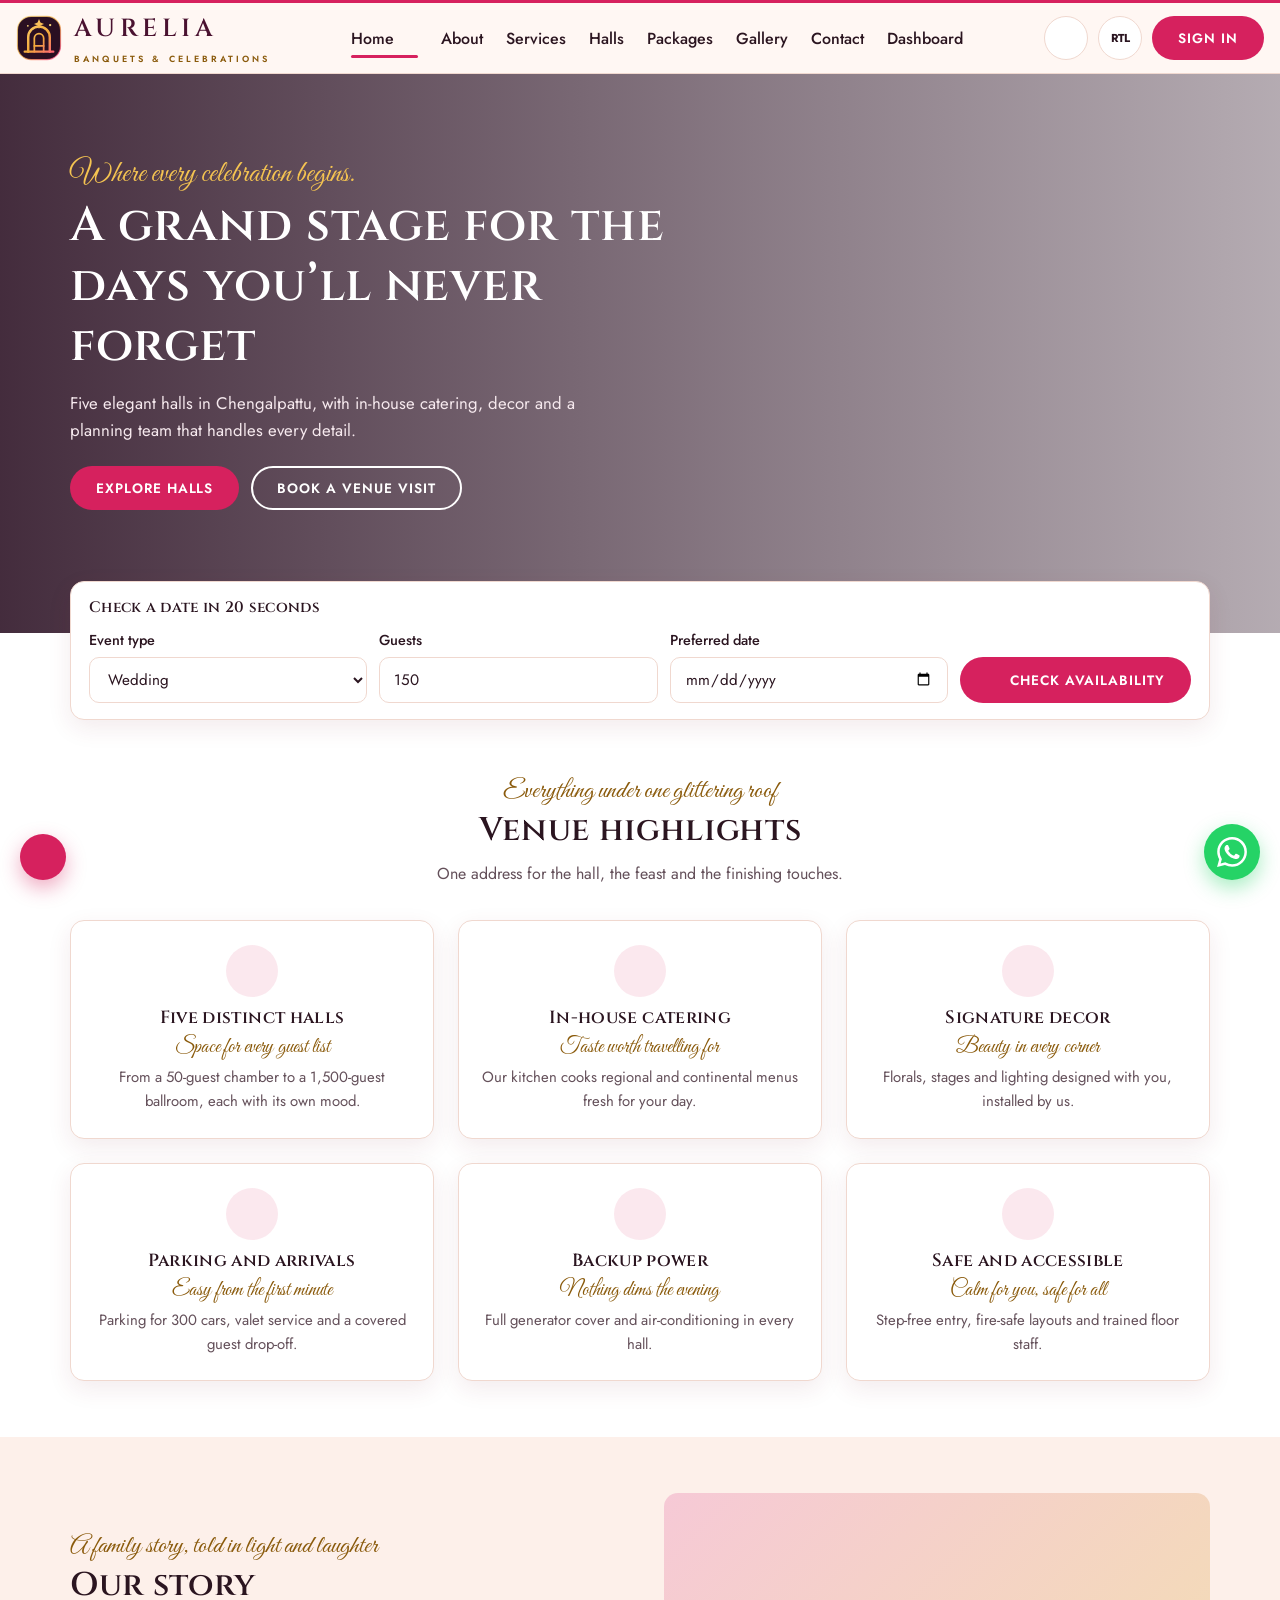
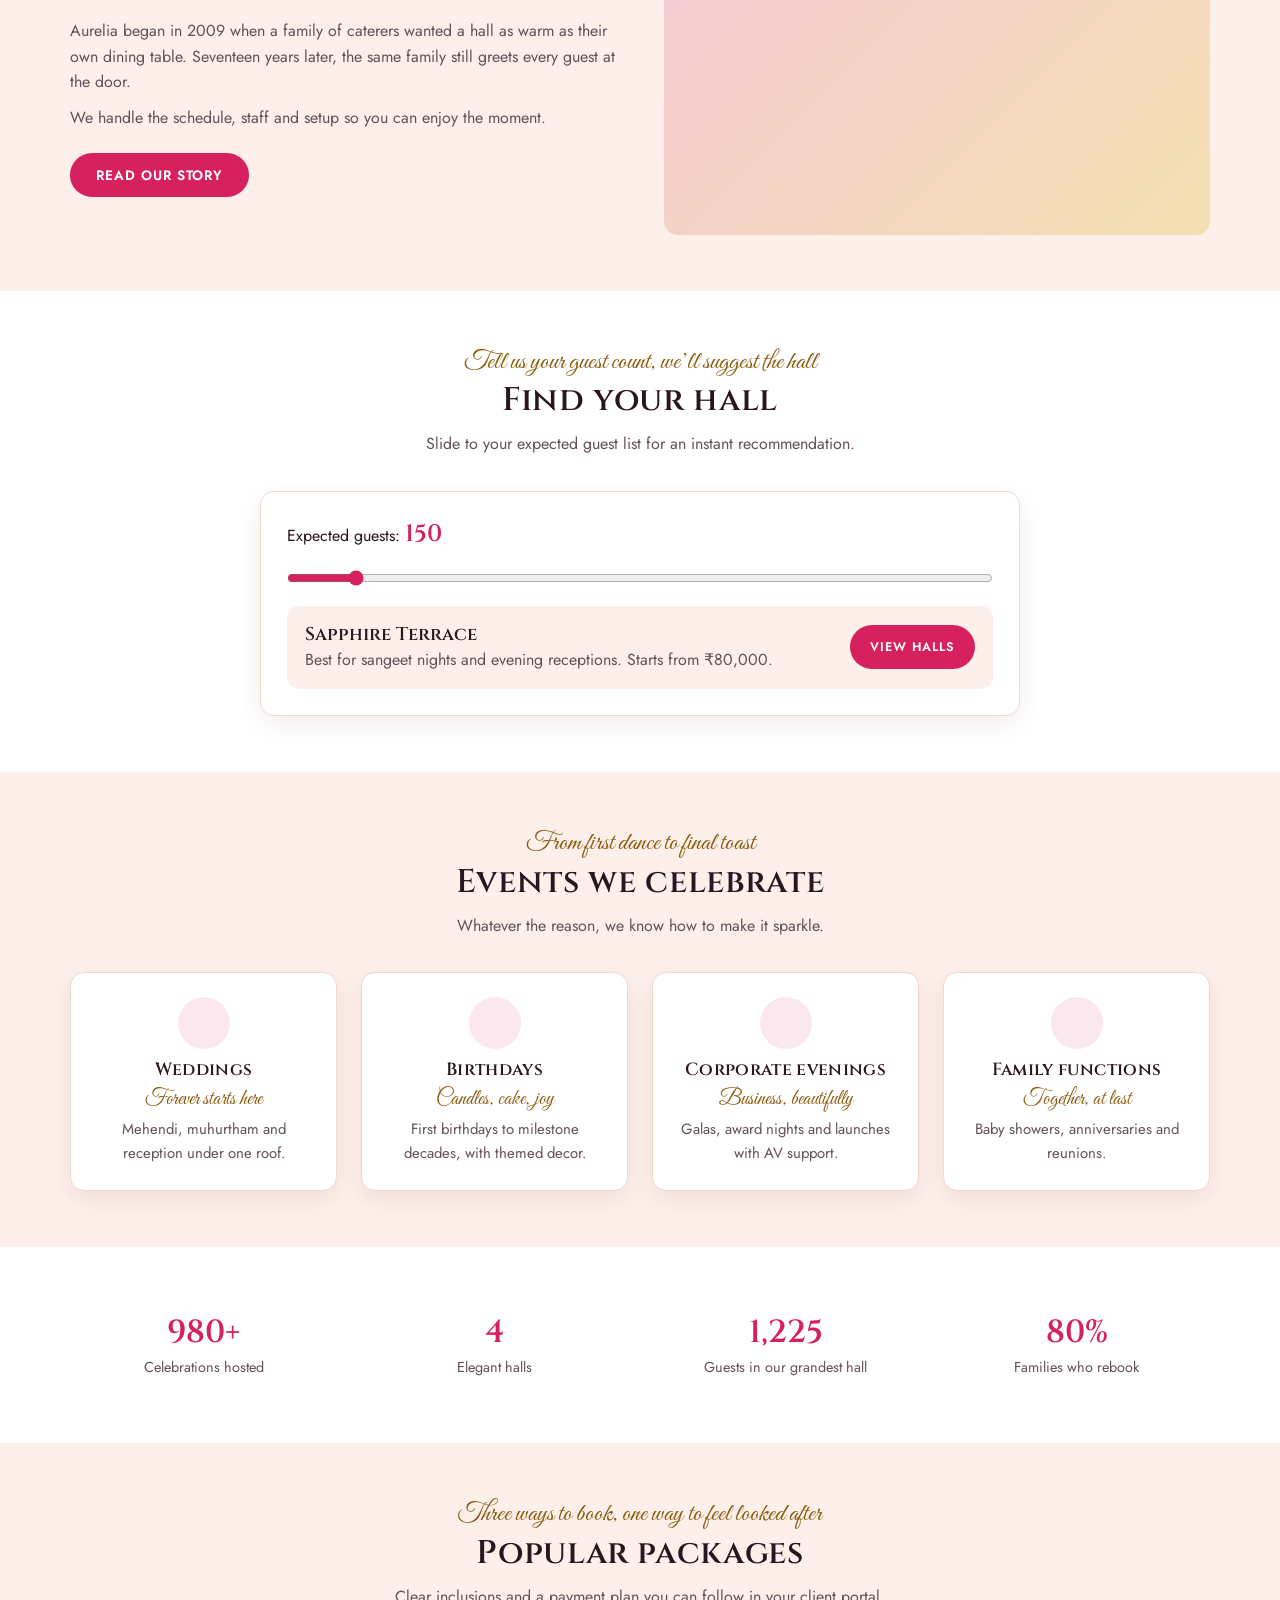
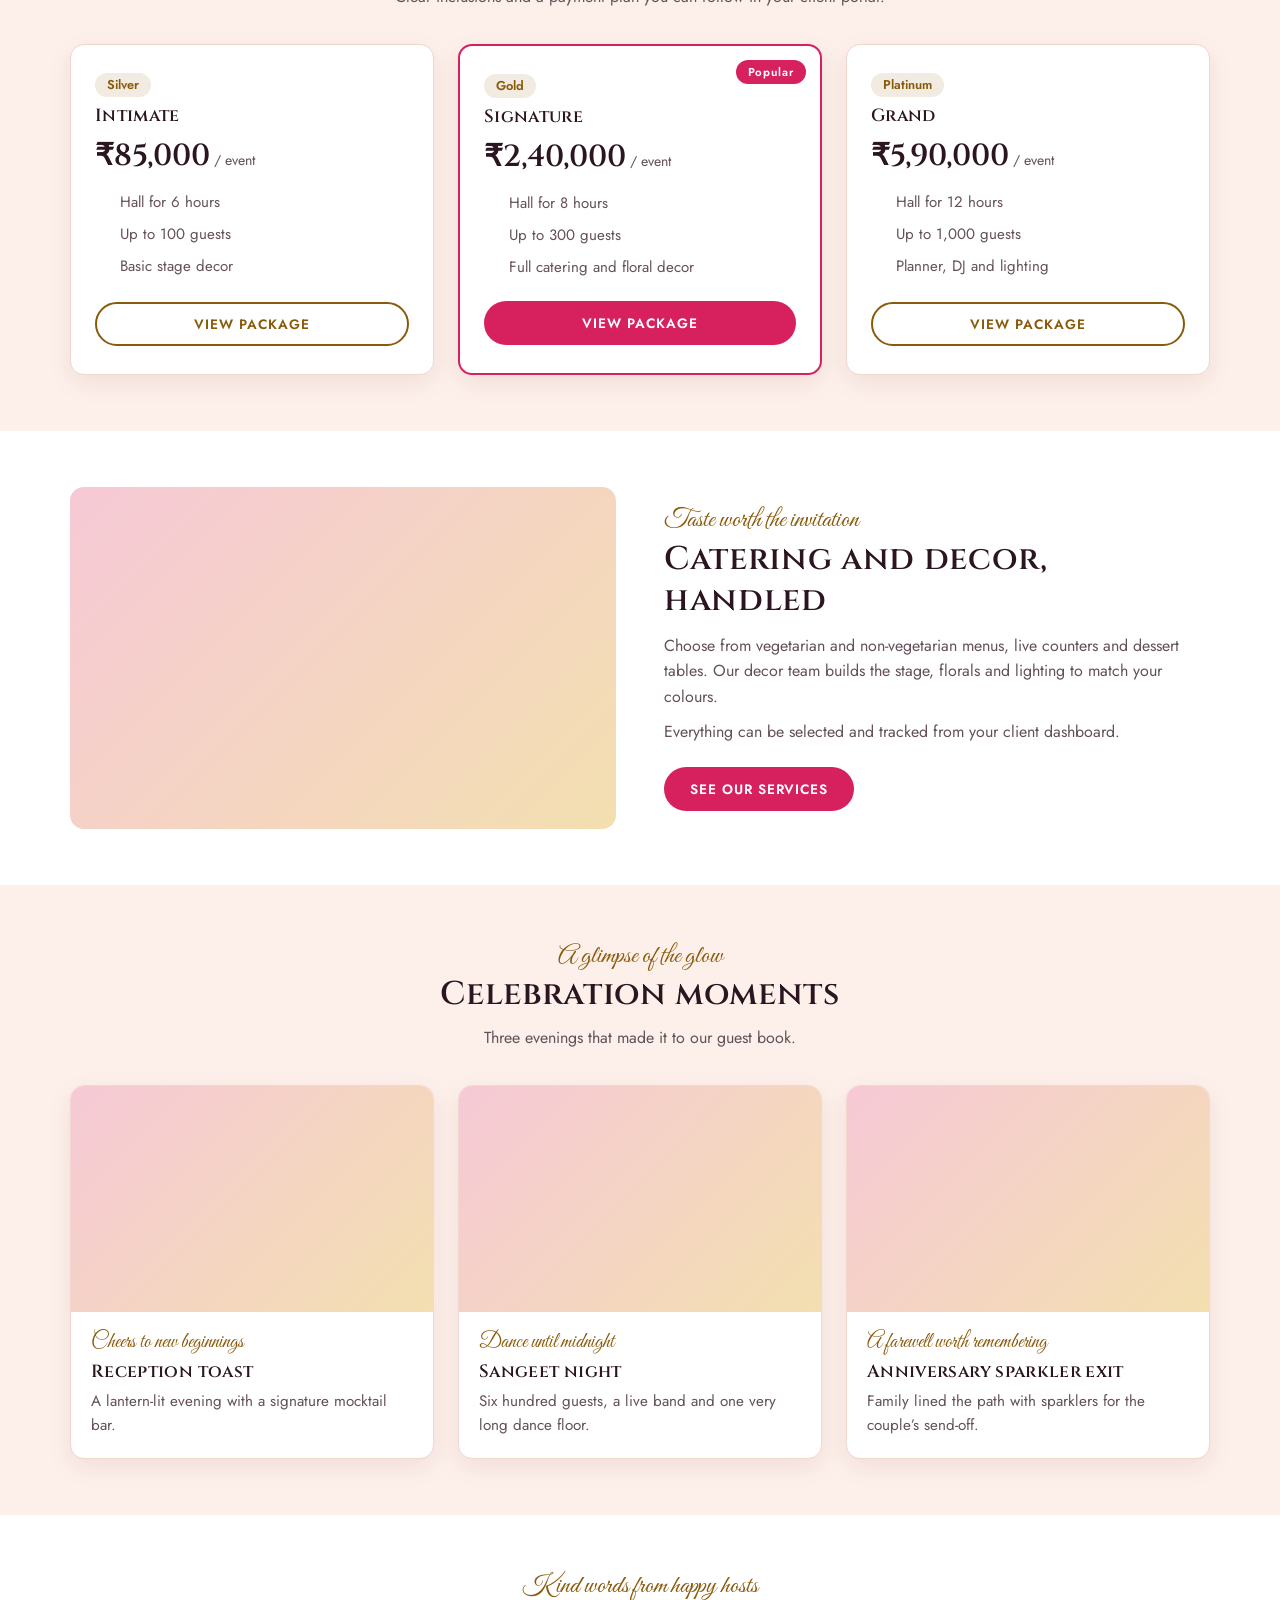
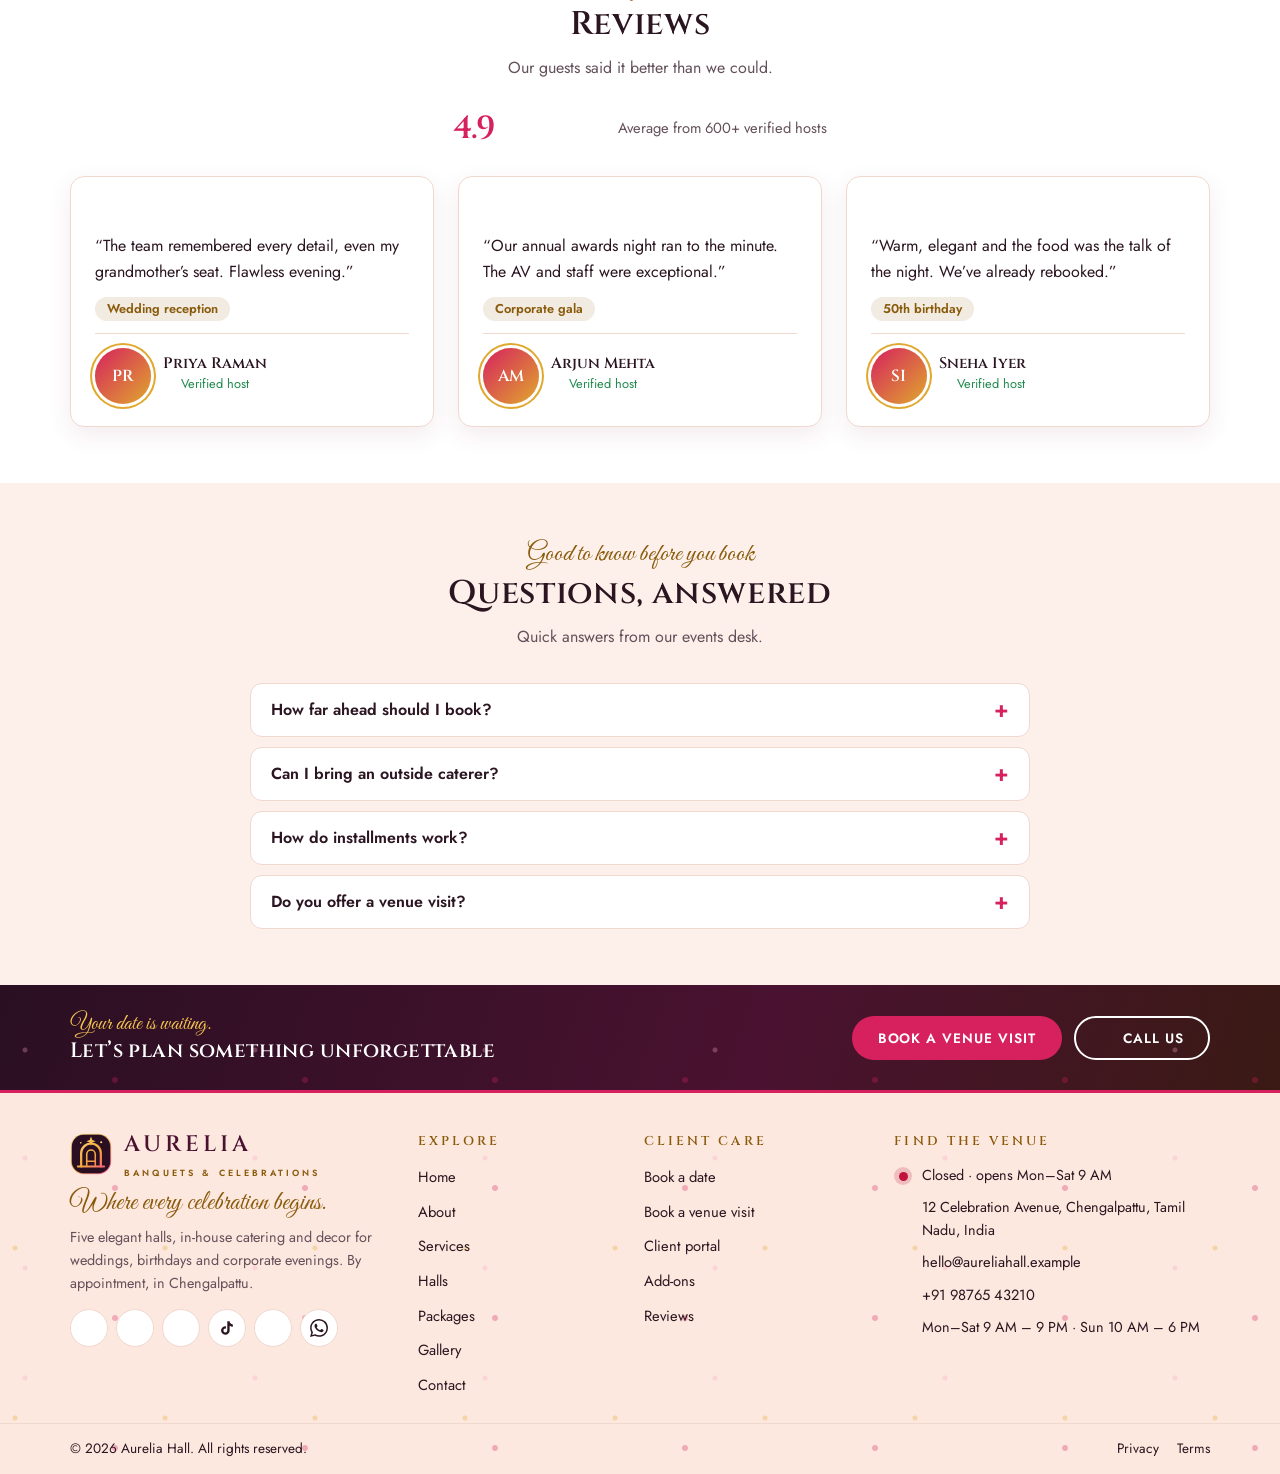
==== commit 21c36d6a: "Add files via upload" ====
--- a/index.html
+++ b/index.html
@@ -1,30 +1,24 @@
-<!DOCTYPE html><html lang="en"><head><meta charset="utf-8"><meta name="viewport" content="width=device-width,initial-scale=1"><meta name="description" content="Aurelia Hall – banquet halls, catering and decor for weddings, engagements, birthdays and corporate events in Chengalpattu. Check dates and book online."><meta name="theme-color" content="#190812"><meta property="og:title" content="Aurelia Hall – Banquets &amp; Celebrations"><meta property="og:description" content="Aurelia Hall – banquet halls, catering and decor for weddings, engagements, birthdays and corporate events in Chengalpattu. Check dates and book online."><title>Home | Aurelia Hall – Banquets &amp; Celebrations</title><link rel="icon" type="image/svg+xml" href="favicon.svg"><link rel="apple-touch-icon" href="favicon.svg"><link rel="preconnect" href="https://fonts.googleapis.com"><link href="https://fonts.googleapis.com/css2?family=Great+Vibes&family=Jost:wght@400;500;600&family=Playfair+Display:ital,wght@0,600;0,700;0,800;1,600;1,700&display=swap" rel="stylesheet"><link rel="stylesheet" href="theme.css"><link rel="stylesheet" href="images.css"><link rel="stylesheet" href="style.css"></head><body><div id="hdr"></div><section class="hero confetti"><div class="wrap"><div><span class="kicker">Welcome to Aurelia Hall</span><h1>Every celebration deserves a <em>grand entrance.</em></h1><p>Aurelia Hall brings five stunning venues, in-house catering and decor under one roof. Check dates live, build your package and pay in easy installments.</p><a class="btn" href="dashboard.html">Check availability</a><a class="btn ghost" href="halls.html">Explore halls</a><div class="chips"><span>Up to 600 guests</span><span>In-house catering</span><span>Pay in 3 installments</span></div></div>
-<div class="arch-w"><div class="arch bg-idxHero" role="img" aria-label="Wedding aisle lined with warm lights"></div><div class="chip b">5 grand halls</div></div></div></section>
-<div class="wrap hb"><form class="hero-card" id="hcCheck"><div class="hc-t"><h3>Check your date</h3><p>See live availability for any hall in seconds.</p></div><div class="hc-f"><div><label for="hcH">Hall</label><select id="hcH"></select></div><div><label for="hcD">Event date</label><input type="date" id="hcD" required></div></div><button class="btn hc-a">Check availability</button></form></div>
-<div class="ribbon" aria-hidden="true"><div><span>Weddings</span><span>✦</span><span>Engagements</span><span>✦</span><span>Birthdays</span><span>✦</span><span>Receptions</span><span>✦</span><span>Corporate galas</span><span>✦</span><span>Weddings</span><span>✦</span><span>Engagements</span><span>✦</span><span>Birthdays</span><span>✦</span><span>Receptions</span><span>✦</span><span>Corporate galas</span><span>✦</span></div></div>
-<section class="stats"><span class="tagline center">Numbers worth celebrating</span><div class="wrap"><div><b data-n="1200" data-s="+">0</b><span>Events hosted</span></div><div><b data-n="85" data-s="k+">0</b><span>Guests welcomed</span></div><div><b data-n="4.9" data-d="1">0</b><span>Average rating</span></div><div><b data-n="14" data-s=" years">0</b><span>Of celebrations</span></div></div></section>
-<section><div class="wrap"><div class="center"><span class="tagline">Find the stage for your story</span><h2>Five halls, one unforgettable venue</h2><p class="lead">From a 600-guest ballroom to an intimate pearl room, there is a stage for every guest list.</p></div><div class="grid" id="feat"></div><p class="center mt40"><a class="btn" href="halls.html">See all halls</a></p></div></section>
-<section class="alt"><div class="wrap"><div class="center"><span class="tagline">Every occasion, beautifully hosted</span><h2>Whatever you are celebrating</h2><p class="lead">Pick an occasion and we will show the halls that suit it.</p></div><div class="grid c4">
-<a class="ev bg-occWedding fb-1" href="halls.html?type=Wedding"><h3>Weddings</h3><p>Ballrooms and garden lawns for up to 600 guests.</p></a>
-<a class="ev bg-occEngage fb-2" href="halls.html?type=Engagement"><h3>Engagements</h3><p>Intimate stages with warm, golden lighting.</p></a>
-<a class="ev bg-occBirthday fb-3" href="halls.html?type=Birthday"><h3>Birthdays</h3><p>Lounges and terraces made for party nights.</p></a>
-<a class="ev bg-occCorporate fb-4" href="halls.html?type=Corporate"><h3>Corporate galas</h3><p>LED walls, sound and seated dinners.</p></a></div></div></section>
-<section><div class="wrap"><div class="center"><span class="tagline">Step into the sparkle</span><h2>Inside Aurelia</h2><p class="lead">A look at the spaces, the tables and the details guests remember.</p></div><div class="mosaic">
-<div class="ph w2 h2" data-img="inStage" data-alt="Decorated ceremony stage"><span class="cap">The Grand Ballroom</span></div>
-<div class="ph" data-img="inDome" data-alt="Glass dome reception hall"><span class="cap">Glass-dome hall</span></div>
-<div class="ph" data-img="inLights" data-alt="Lights strung above an evening celebration"><span class="cap">Terrace lights</span></div>
-<div class="ph w2" data-img="inGala" data-alt="Long tables set for a gala dinner"><span class="cap">Gala dining</span></div></div></div></section>
-<section class="alt"><div class="wrap"><div class="split"><div class="duo"><div class="ph" data-img="foodBuffet" data-alt="Buffet station at a catered event"></div><div class="ph" data-img="foodCake" data-alt="Three-tier wedding cake"></div></div><div><span class="tagline">A feast for every guest</span><h2>Food worth talking about</h2><p>Our kitchen cooks everything on site. Choose a veg, multi-cuisine or royal menu, book a tasting, and we will fine-tune every dish with you.</p><ul class="tick"><li>Live counters for chaat, pasta and desserts</li><li>Custom wedding cakes from our pastry team</li><li>Jain, vegan and allergy-friendly options</li></ul><a class="btn" href="packages.html#menus">Explore menus</a></div></div></div></section>
-<section><div class="wrap"><div class="center"><span class="tagline">Where flowers meet candlelight</span><h2>Styled to your story</h2><p class="lead">Pick a decor theme and our studio builds it around your hall.</p></div><div class="grid">
-<div class="card"><div class="img bg-decFloral fb-1"><span>Floral &amp; pastel</span></div><div class="body"><h3>Floral entrance &amp; aisle</h3><p>Fresh blooms, arches and petal aisles for ceremonies.</p><div class="price">₹45,000</div><a class="btn sm" href="dashboard.html">Add in dashboard</a></div></div>
-<div class="card"><div class="img bg-decStage fb-4"><span>Royal candlelight</span></div><div class="body"><h3>Royal stage backdrop</h3><p>Candles, drapes and a statement stage for the main moment.</p><div class="price">₹80,000</div><a class="btn sm" href="dashboard.html">Add in dashboard</a></div></div>
-<div class="card"><div class="img bg-decLights fb-2"><span>Fairy-light evenings</span></div><div class="body"><h3>Fairy-light ceiling</h3><p>A canopy of warm lights over the terrace or dance floor.</p><div class="price">₹25,000</div><a class="btn sm" href="dashboard.html">Add in dashboard</a></div></div></div></div></section>
-
-<section class="alt"><div class="wrap"><div class="center"><span class="tagline">Four easy steps to the big day</span><h2>From first date to last dance</h2></div><div class="steps"><div class="step"><i>1</i><h3>Check the date</h3><p>See live availability for every hall.</p></div><div class="step"><i>2</i><h3>Build your menu</h3><p>Choose catering and decor add-ons.</p></div><div class="step"><i>3</i><h3>Pay in installments</h3><p>Split the total into three payments.</p></div><div class="step"><i>4</i><h3>Celebrate</h3><p>We set up. You enjoy the night.</p></div></div></div></section>
-<section class="dark" id="reviews"><div class="wrap center"><span class="tagline">Happy hearts, happy halls</span><h2>Families who celebrated with us</h2><div class="slider" id="sl">
-<div class="slide"><p>“The team handled 450 guests without a single hiccup. Our wedding felt effortless.”</p><small>Priya &amp; Karthik · Wedding · ★★★★★</small></div>
-<div class="slide"><p>“We tracked every installment online. No chasing, no confusion.”</p><small>Rahul M. · Corporate dinner · ★★★★★</small></div>
-<div class="slide"><p>“The terrace at sunset made my parents’ 60th unforgettable.”</p><small>Divya S. · Anniversary · ★★★★★</small></div>
-<div class="slide"><p>“Booking the date and choosing the menu took one evening. The food was the talk of the night.”</p><small>Imran &amp; Sana · Engagement · ★★★★★</small></div></div><div class="dots" id="dots"></div></div></section>
-<section class="alt" data-block="faq" data-set="home"></section>
-<div id="ftr"></div><script src="images.js"></script><script src="script.js"></script></body></html>+<!DOCTYPE html>
+<html lang="en" dir="ltr">
+<head>
+<meta charset="utf-8">
+<meta name="viewport" content="width=device-width,initial-scale=1">
+<title>Home – Party Hall &amp; Banquet Venue in Chengalpattu | Aurelia Banquets &amp; Celebrations</title>
+<meta name="description" content="Aurelia is a party hall and banquet venue in Chengalpattu with five elegant halls, in-house catering and decor for weddings, birthdays and corporate events.">
+<link rel="icon" type="image/svg+xml" href="favicon.svg?v=4">
+<link rel="preconnect" href="https://fonts.googleapis.com">
+<link rel="preconnect" href="https://fonts.gstatic.com" crossorigin>
+<link href="https://fonts.googleapis.com/css2?family=Cinzel:wght@500;600&family=Great+Vibes&family=Jost:wght@300;400;500;600&display=swap" rel="stylesheet">
+<link rel="stylesheet" href="style.css">
+<script src="https://unpkg.com/lucide@0.383.0/dist/umd/lucide.min.js" defer></script>
+<script src="main.js" defer></script>
+<script type="application/ld+json">{"@context":"https://schema.org","@type":"EventVenue","name":"Aurelia Banquets & Celebrations","address":{"@type":"PostalAddress","streetAddress":"12 Celebration Avenue","addressLocality":"Chengalpattu","addressRegion":"Tamil Nadu","addressCountry":"IN"},"telephone":"+919876543210"}</script>
+</head>
+<body>
+<div id="site-header"></div>
+<main id="main">
+<section class="hero"><img data-u="1783314867628-220ab03cac99" data-w="1800" alt="Elegant ballroom with tables prepared for a formal event" fetchpriority="high"><div class="container"><div class="in"><span class="script">Where every celebration begins.</span><h1>A grand stage for the days you’ll never forget</h1><p>Five elegant halls in Chengalpattu, with in-house catering, decor and a planning team that handles every detail.</p><div class="row-btns on-dark"><a class="btn btn-primary" href="halls.html">Explore halls</a><a class="btn btn-secondary" href="contact.html#visit">Book a venue visit</a></div></div></div></section><div class="bookbar container rv"><form action="dashboard.html#availability" method="get"><h3>Check a date in 20 seconds</h3><div class="fld"><label for="bt">Event type</label><select id="bt" name="type"><option>Wedding</option><option>Birthday</option><option>Corporate</option><option>Anniversary</option></select></div><div class="fld"><label for="bg">Guests</label><input id="bg" name="guests" type="number" min="10" value="150"></div><div class="fld"><label for="bd">Preferred date</label><input id="bd" name="date" type="date"></div><button class="btn btn-primary" type="submit"><i data-lucide="calendar-search"></i> Check availability</button></form></div><section class="sec"><div class="container"><div class="sec-head rv"><span class="script">Everything under one glittering roof</span><h2>Venue highlights</h2><p>One address for the hall, the feast and the finishing touches.</p></div><div class="g g3"><article class="card feat rv"><span class="ico"><i data-lucide="building-2"></i></span><h3>Five distinct halls</h3><span class="tagl">Space for every guest list</span><p>From a 50-guest chamber to a 1,500-guest ballroom, each with its own mood.</p></article><article class="card feat rv"><span class="ico"><i data-lucide="chef-hat"></i></span><h3>In-house catering</h3><span class="tagl">Taste worth travelling for</span><p>Our kitchen cooks regional and continental menus fresh for your day.</p></article><article class="card feat rv"><span class="ico"><i data-lucide="flower-2"></i></span><h3>Signature decor</h3><span class="tagl">Beauty in every corner</span><p>Florals, stages and lighting designed with you, installed by us.</p></article><article class="card feat rv"><span class="ico"><i data-lucide="car"></i></span><h3>Parking and arrivals</h3><span class="tagl">Easy from the first minute</span><p>Parking for 300 cars, valet service and a covered guest drop-off.</p></article><article class="card feat rv"><span class="ico"><i data-lucide="zap"></i></span><h3>Backup power</h3><span class="tagl">Nothing dims the evening</span><p>Full generator cover and air-conditioning in every hall.</p></article><article class="card feat rv"><span class="ico"><i data-lucide="shield-check"></i></span><h3>Safe and accessible</h3><span class="tagl">Calm for you, safe for all</span><p>Step-free entry, fire-safe layouts and trained floor staff.</p></article></div></div></section><section class="sec alt"><div class="container"><div class="split"><div class="txt rv"><span class="script">A family story, told in light and laughter</span><h2>Our story</h2><p>Aurelia began in 2009 when a family of caterers wanted a hall as warm as their own dining table. Seventeen years later, the same family still greets every guest at the door.</p><p>We handle the schedule, staff and setup so you can enjoy the moment.</p><div class="row-btns"><a class="btn btn-primary" href="about.html">Read our story</a></div></div><div class="rv"><div class="ph wide"><img data-u="1511795409834-ef04bbd61622" data-w="900" alt="Elegant table setting with a floral centrepiece" width="900" height="562" loading="lazy"></div></div></div></div></section><section class="sec"><div class="container"><div class="sec-head rv"><span class="script">Tell us your guest count, we’ll suggest the hall</span><h2>Find your hall</h2><p>Slide to your expected guest list for an instant recommendation.</p></div><article class="card finder rv"><label for="guestRange">Expected guests: <span class="gv" id="guestVal">150</span></label><input id="guestRange" type="range" min="20" max="1500" step="10" value="150"><div class="res"><div><b id="hallName">Rosewood Hall</b><p id="hallNote"></p></div><a class="btn btn-primary btn-sm" href="halls.html">View halls</a></div></article></div></section><section class="sec alt"><div class="container"><div class="sec-head rv"><span class="script">From first dance to final toast</span><h2>Events we celebrate</h2><p>Whatever the reason, we know how to make it sparkle.</p></div><div class="g g4"><article class="card feat rv"><span class="ico"><i data-lucide="heart"></i></span><h3>Weddings</h3><span class="tagl">Forever starts here</span><p>Mehendi, muhurtham and reception under one roof.</p></article><article class="card feat rv"><span class="ico"><i data-lucide="cake"></i></span><h3>Birthdays</h3><span class="tagl">Candles, cake, joy</span><p>First birthdays to milestone decades, with themed decor.</p></article><article class="card feat rv"><span class="ico"><i data-lucide="briefcase"></i></span><h3>Corporate evenings</h3><span class="tagl">Business, beautifully</span><p>Galas, award nights and launches with AV support.</p></article><article class="card feat rv"><span class="ico"><i data-lucide="users"></i></span><h3>Family functions</h3><span class="tagl">Together, at last</span><p>Baby showers, anniversaries and reunions.</p></article></div></div></section><section class="sec"><div class="container"><div class="g g4"><div class="stat rv"><b data-count="1200" data-suf="+">0</b><span>Celebrations hosted</span></div><div class="stat rv"><b data-count="5" data-suf="">0</b><span>Elegant halls</span></div><div class="stat rv"><b data-count="1500" data-suf="">0</b><span>Guests in our grandest hall</span></div><div class="stat rv"><b data-count="98" data-suf="%">0</b><span>Families who rebook</span></div></div></div></section><section class="sec alt"><div class="container"><div class="sec-head rv"><span class="script">Three ways to book, one way to feel looked after</span><h2>Popular packages</h2><p>Clear inclusions and a payment plan you can follow in your client portal.</p></div><div class="g g3"><article class="card price rv"><span class="chip" style="align-self:flex-start">Silver</span><h3>Intimate</h3><div class="amt">₹85,000<small> / event</small></div><ul><li><i data-lucide="check"></i>Hall for 6 hours</li><li><i data-lucide="check"></i>Up to 100 guests</li><li><i data-lucide="check"></i>Basic stage decor</li></ul><a class="btn btn-secondary" href="login.html">View package</a></article><article class="card price pop rv"><span class="ribbon">Popular</span><span class="chip" style="align-self:flex-start">Gold</span><h3>Signature</h3><div class="amt">₹2,40,000<small> / event</small></div><ul><li><i data-lucide="check"></i>Hall for 8 hours</li><li><i data-lucide="check"></i>Up to 300 guests</li><li><i data-lucide="check"></i>Full catering and floral decor</li></ul><a class="btn btn-primary" href="login.html">View package</a></article><article class="card price rv"><span class="chip" style="align-self:flex-start">Platinum</span><h3>Grand</h3><div class="amt">₹5,90,000<small> / event</small></div><ul><li><i data-lucide="check"></i>Hall for 12 hours</li><li><i data-lucide="check"></i>Up to 1,000 guests</li><li><i data-lucide="check"></i>Planner, DJ and lighting</li></ul><a class="btn btn-secondary" href="login.html">View package</a></article></div></div></section><section class="sec"><div class="container"><div class="split rev"><div class="txt rv"><span class="script">Taste worth the invitation</span><h2>Catering and decor, handled</h2><p>Choose from vegetarian and non-vegetarian menus, live counters and dessert tables. Our decor team builds the stage, florals and lighting to match your colours.</p><p>Everything can be selected and tracked from your client dashboard.</p><div class="row-btns"><a class="btn btn-primary" href="services.html">See our services</a></div></div><div class="rv"><div class="ph wide"><img data-u="1519167758481-83f550bb49b3" data-w="900" alt="Formal dinner table setting" width="900" height="562" loading="lazy"></div></div></div></div></section><section class="sec alt"><div class="container"><div class="sec-head rv"><span class="script">A glimpse of the glow</span><h2>Celebration moments</h2><p>Three evenings that made it to our guest book.</p></div><div class="g g3"><article class="card rv"><div class="ph "><img data-u="1527529482837-4698179dc6ce" data-w="700" alt="Guests raising glasses in a toast" width="700" height="437" loading="lazy"></div><div class="bd"><span class="tagl">Cheers to new beginnings</span><h3>Reception toast</h3><p>A lantern-lit evening with a signature mocktail bar.</p></div></article><article class="card rv"><div class="ph "><img data-u="1533174072545-7a4b6ad7a6c3" data-w="700" alt="Crowd gathered at a lively outdoor event" width="700" height="437" loading="lazy"></div><div class="bd"><span class="tagl">Dance until midnight</span><h3>Sangeet night</h3><p>Six hundred guests, a live band and one very long dance floor.</p></div></article><article class="card rv"><div class="ph "><img data-u="1513546493312-0066d7de3fd2" data-w="700" alt="Three lit sparklers" width="700" height="437" loading="lazy"></div><div class="bd"><span class="tagl">A farewell worth remembering</span><h3>Anniversary sparkler exit</h3><p>Family lined the path with sparklers for the couple’s send-off.</p></div></article></div></div></section><section class="sec"><div class="container"><div id="reviews" class="sec-head rv"><span class="script">Kind words from happy hosts</span><h2>Reviews</h2><p>Our guests said it better than we could.</p></div><div class="rating rv"><b>4.9</b><div class="stars" aria-label="4.9 out of 5 stars"><i data-lucide="star"></i><i data-lucide="star"></i><i data-lucide="star"></i><i data-lucide="star"></i><i data-lucide="star"></i></div><span>Average from 600+ verified hosts</span></div><div class="g g3"><article class="card quote rv"><i class="qmark" data-lucide="quote"></i><div class="stars"><i data-lucide="star"></i><i data-lucide="star"></i><i data-lucide="star"></i><i data-lucide="star"></i><i data-lucide="star"></i></div><p>“The team remembered every detail, even my grandmother’s seat. Flawless evening.”</p><span class="chip" style="align-self:flex-start">Wedding reception</span><div class="who"><span class="pic"><span aria-hidden="true">PR</span><img data-u="1494790108377-be9c29b29330" data-w="240" alt="Portrait of Priya Raman" width="120" height="120" loading="lazy"></span><div><b>Priya Raman</b><small><i data-lucide="badge-check"></i> Verified host</small></div></div></article><article class="card quote rv"><i class="qmark" data-lucide="quote"></i><div class="stars"><i data-lucide="star"></i><i data-lucide="star"></i><i data-lucide="star"></i><i data-lucide="star"></i><i data-lucide="star"></i></div><p>“Our annual awards night ran to the minute. The AV and staff were exceptional.”</p><span class="chip" style="align-self:flex-start">Corporate gala</span><div class="who"><span class="pic"><span aria-hidden="true">AM</span><img data-u="1757620765404-a1ee66df5e27" data-w="240" alt="Portrait of Arjun Mehta" width="120" height="120" loading="lazy"></span><div><b>Arjun Mehta</b><small><i data-lucide="badge-check"></i> Verified host</small></div></div></article><article class="card quote rv"><i class="qmark" data-lucide="quote"></i><div class="stars"><i data-lucide="star"></i><i data-lucide="star"></i><i data-lucide="star"></i><i data-lucide="star"></i><i data-lucide="star"></i></div><p>“Warm, elegant and the food was the talk of the night. We’ve already rebooked.”</p><span class="chip" style="align-self:flex-start">50th birthday</span><div class="who"><span class="pic"><span aria-hidden="true">SI</span><img data-u="1489278353717-f64c6ee8a4d2" data-w="240" alt="Portrait of Sneha Iyer" width="120" height="120" loading="lazy"></span><div><b>Sneha Iyer</b><small><i data-lucide="badge-check"></i> Verified host</small></div></div></article></div></div></section><section class="sec alt"><div class="container"><div class="sec-head rv"><span class="script">Good to know before you book</span><h2>Questions, answered</h2><p>Quick answers from our events desk.</p></div><div class="faq rv"><details><summary>How far ahead should I book?</summary><p>Weekend wedding dates fill 8–10 months ahead. Birthdays and corporate events can often be arranged within 4–6 weeks.</p></details><details><summary>Can I bring an outside caterer?</summary><p>Our in-house kitchen is our signature, but we welcome specialty vendors for select cuisines with prior approval.</p></details><details><summary>How do installments work?</summary><p>Pay a booking amount to hold the date, then follow the schedule in your client dashboard until the final balance is due.</p></details><details><summary>Do you offer a venue visit?</summary><p>Yes. Book a visit and a planner will walk you through the halls, menus and decor samples.</p></details></div></div></section>
+</main>
+<div id="site-footer"></div>
+</body>
+</html>
--- a/style.css
+++ b/style.css
@@ -1,365 +1,579 @@
-*{box-sizing:border-box;margin:0;padding:0}html{scroll-behavior:smooth;scrollbar-gutter:stable}
-body{overflow-x:clip;font:17px/1.7 'Jost',system-ui,sans-serif;color:var(--ink);background:var(--bg)}
-h1,h2,h3,.brand b{font-family:'Playfair Display',Georgia,serif;font-weight:700;line-height:1.15}
-h1{font-size:clamp(2.4rem,5.5vw,4.4rem)}h2{font-size:clamp(1.8rem,3.6vw,2.8rem)}h3{font-size:1.3rem}
-a{color:inherit}.wrap{max-width:1280px;margin:0 auto;padding:0 28px}section{padding:96px 0}.alt{background:var(--bg2)}.dark{background:var(--deep);color:var(--on-deep)}
-.lead{max-width:62ch;color:var(--muted);margin-top:12px;font-size:1.1rem}.center{text-align:center}.center .lead{margin-inline:auto}
-:focus-visible{outline:3px solid var(--secondary-text);outline-offset:2px}
-.btn{display:inline-flex;align-items:center;gap:10px;justify-content:center;padding:14px 30px;border-radius:999px;border:0;background:var(--grad);color:var(--btn-ink);font:700 1rem 'Jost',sans-serif;text-decoration:none;cursor:pointer;transition:.2s}
-.btn:hover{filter:brightness(1.1);transform:translateY(-1px)}.btn.ghost{background:transparent;color:var(--ink);border:1.5px solid var(--line)}.btn.sm{padding:9px 18px;font-size:.92rem}.btn:disabled{opacity:.45;cursor:not-allowed;transform:none}
-.hero .btn.ghost,.cta .btn.ghost,.hero2 .btn.ghost{color:var(--white);border-color:rgba(var(--white-rgb),.5)}
-.confetti{position:relative;isolation:isolate}
-.confetti::before{content:"";position:absolute;inset:0;z-index:-1;opacity:.2;pointer-events:none;background-image:radial-gradient(circle,var(--secondary) 0 3px,transparent 4px),radial-gradient(circle,var(--primary) 0 2.5px,transparent 3.5px),radial-gradient(circle,var(--secondary) 0 2px,transparent 3px),radial-gradient(circle,var(--white) 0 1.5px,transparent 2.5px);background-size:150px 150px,210px 210px,260px 260px,110px 110px;background-position:10px 20px,80px 100px,130px 40px,50px 80px}
-/* header */
-#hdr{position:sticky;top:0;z-index:60}header.site{position:relative;background:var(--bg);border-bottom:1px solid var(--line)}
-.hd{display:grid;grid-template-columns:1fr auto 1fr;align-items:center;height:96px;gap:32px}
-.brand{display:flex;align-items:center;gap:14px;text-decoration:none;color:var(--ink)}.brand svg{flex:none}
-.brand b{display:block;font-size:1.45rem;letter-spacing:.1em;line-height:1}.brand small{display:block;font-size:.62rem;letter-spacing:.24em;color:var(--secondary-text);margin-top:5px;font-weight:600}
-nav.main{display:flex;justify-content:center;align-items:center;gap:36px}
-nav.main>a,.dd>a{position:relative;text-decoration:none;font-weight:600;color:var(--soft);padding:10px 0;display:inline-flex;align-items:center;gap:6px;font-size:1.1rem;height:48px}
-nav.main>a::after,.dd>a::after{content:"";position:absolute;left:0;right:0;bottom:4px;height:3px;border-radius:3px;background:var(--grad);transform:scaleX(0);transition:.25s}
-nav.main>a:hover::after,.dd>a:hover::after,nav.main .on::after{transform:scaleX(1)}nav.main>a:hover,.dd>a:hover,nav.main .on{color:var(--ink)}
-.dd{position:relative}.dd-m{position:absolute;top:calc(100% + 8px);left:0;min-width:200px;background:var(--card);border:1px solid var(--line);border-radius:16px;padding:8px;display:none;box-shadow:0 24px 50px rgba(var(--black-rgb),.4)}
-.dd-m::before{content:"";position:absolute;top:-12px;left:0;right:0;height:12px}.dd:hover .dd-m,.dd:focus-within .dd-m{display:block}
-.dd-m a{display:block;padding:11px 16px;border-radius:10px;text-decoration:none;color:var(--soft);font-weight:600}.dd-m a:hover{background:var(--bg2);color:var(--ink)}
-.acts{display:flex;align-items:center;gap:12px}.ib{width:48px;height:48px;border-radius:50%;border:1.5px solid var(--line);background:var(--card);color:var(--ink);display:grid;place-items:center;cursor:pointer;font:800 .78rem 'Jost',sans-serif}
-.burger{display:none}.brand{justify-self:start}.acts{justify-self:end}
-@media(max-width:1240px){.hd{grid-template-columns:auto 1fr}.acts{justify-content:flex-end}.burger{display:grid}nav.main{position:absolute;top:100%;left:0;right:0;background:var(--bg);flex-direction:column;align-items:flex-start;padding:22px 28px;border-bottom:1px solid var(--line);display:none;gap:6px}nav.main.open{display:flex}.dd-m{position:static;display:block;border:0;box-shadow:none;background:none;padding:0 0 0 14px}.dd .ch{display:none}}
-@media(max-width:700px){.brand b{font-size:1.2rem}.hd{height:80px}#rt{display:none}.login{padding:0 14px}}
-html[dir=rtl] .arr{transform:scaleX(-1)}html[dir=rtl] .dd-m{left:auto;right:0}
-/* cta + footer */
-.cta{background:radial-gradient(800px 400px at 85% 0,rgba(var(--primary-rgb),.5),transparent 60%),radial-gradient(600px 400px at 0 100%,rgba(var(--secondary-rgb),.3),transparent 60%),var(--deep2);color:var(--white);text-align:center;padding:100px 0}
-.cta p{max-width:56ch;margin:14px auto 32px;color:var(--on-deep-soft);font-size:1.15rem}.cta .btn+.btn{margin-left:12px}
-footer.site{background:var(--bg2);border-top:1px solid var(--line);padding:84px 0 0}
-.fgrid{display:grid;grid-template-columns:1.5fr .8fr .8fr 1.3fr;gap:56px;align-items:start}@media(max-width:1000px){.fgrid{grid-template-columns:1fr 1fr}}@media(max-width:560px){.fgrid{grid-template-columns:1fr}}
-.fh{height:64px;display:flex;align-items:center;margin-bottom:24px}
-footer h4{font:800 1rem 'Jost',sans-serif;letter-spacing:.22em;text-transform:uppercase;color:var(--secondary-text)}
-.fdesc{color:var(--muted);margin-bottom:28px;font-size:1.08rem;line-height:1.9;max-width:44ch}footer h5{font-size:1.2rem;margin-bottom:14px;font-family:'Playfair Display',Georgia,serif}
-footer ul{list-style:none}footer li{margin-bottom:18px}footer li a{text-decoration:none;color:var(--soft);font-size:1.12rem}footer li a:hover{color:var(--secondary-text)}
-.nlf{display:flex;max-width:460px;border:1.5px solid var(--line);border-radius:999px;overflow:hidden;background:var(--card)}.nlf input{flex:1;border:0;background:none;color:var(--ink);padding:0 24px;height:60px;font:inherit;min-width:0}.nlf input:focus-visible{outline-offset:-3px}.nlf button{width:84px;border:0;background:var(--grad);color:var(--btn-ink);cursor:pointer;display:grid;place-items:center}
-.soc{display:flex;gap:12px;margin-top:28px;flex-wrap:wrap}.soc a{width:54px;height:54px;border-radius:50%;border:1.5px solid var(--line);display:grid;place-items:center;color:var(--ink);transition:.2s}.soc a:hover{background:var(--grad);color:var(--btn-ink);border-color:transparent}
-.copy{border-top:1px solid var(--line);margin-top:40px;padding:26px 0;color:var(--muted);font-size:.95rem;display:flex;justify-content:space-between;flex-wrap:wrap;gap:8px}
-.fab{position:fixed;right:24px;border-radius:50%;display:grid;place-items:center;z-index:70;border:0;cursor:pointer}
-#up{bottom:106px;width:56px;height:56px;background:var(--card);color:var(--ink);border:1.5px solid var(--line);display:none}#up.show{display:grid}#wa{bottom:24px;width:66px;height:66px;background:var(--grad);color:var(--btn-ink);box-shadow:0 10px 26px rgba(var(--primary-rgb),.45)}
-/* hero */
-.hero,.hero2{background:radial-gradient(900px 520px at 85% 0,rgba(var(--primary-rgb),.5),transparent 60%),radial-gradient(700px 500px at 0 100%,rgba(var(--secondary-rgb),.28),transparent 60%),var(--deep);color:var(--white);padding:110px 0}
-.hero .wrap{display:grid;grid-template-columns:1.15fr .85fr;gap:56px;align-items:center}@media(max-width:900px){.hero .wrap{grid-template-columns:1fr}.arch-w{display:none}}
-.hero p{margin:22px 0 34px;font-size:1.25rem;color:var(--on-deep-soft);max-width:52ch}.hero .btn+.btn{margin-left:12px}
-.chips{display:flex;gap:10px;flex-wrap:wrap;margin-top:34px}.chips span{border:1px solid rgba(var(--white-rgb),.3);border-radius:999px;padding:6px 16px;font-size:.95rem;color:var(--on-deep-soft)}
-.arch-w{position:relative}.arch{aspect-ratio:4/5;border-radius:999px 999px 24px 24px;border:3px solid var(--secondary-text);background:radial-gradient(circle at 50% 28%,var(--primary),var(--plum) 60%,var(--deep));display:grid;place-items:center;box-shadow:0 0 0 14px rgba(var(--secondary-rgb),.12),0 30px 80px rgba(var(--primary-rgb),.35)}
-.chip{position:absolute;background:var(--white);color:var(--deep);border-radius:16px;padding:10px 18px;font-weight:700;box-shadow:0 14px 30px rgba(var(--black-rgb),.35)}.chip.a{left:-30px;bottom:90px}.chip.b{right:-14px;top:70px}
-.hero2{text-align:center}.hero2 h1{max-width:18ch;margin:0 auto}.hero2 p{max-width:56ch;margin:22px auto 0;font-size:1.25rem;color:var(--on-deep-soft)}
-.qs{display:grid;grid-template-columns:1.3fr 1fr auto;gap:12px;background:var(--card);border:1px solid var(--line);padding:14px;border-radius:999px;max-width:860px;margin:44px auto 0;color:var(--ink)}.qs input,.qs select{border-radius:999px;border:0;background:var(--bg2)}@media(max-width:700px){.qs{grid-template-columns:1fr;border-radius:24px}}
-.page-head{background:radial-gradient(700px 360px at 90% 0,rgba(var(--primary-rgb),.5),transparent 60%),var(--deep2);color:var(--white);padding:84px 0}.page-head p{color:var(--on-deep-soft);margin-top:10px;font-size:1.15rem;max-width:60ch}
-.ribbon{overflow:hidden;background:var(--grad);color:var(--btn-ink);padding:18px 0;white-space:nowrap;font:800 1.35rem 'Playfair Display',Georgia,serif}.ribbon div{display:inline-block;animation:mq 30s linear infinite}.ribbon span{margin:0 26px}@keyframes mq{to{transform:translateX(-50%)}}
-/* content */
-.grid{display:grid;gap:26px;margin-top:44px;grid-template-columns:repeat(auto-fit,minmax(270px,1fr))}
-.card{background:var(--card);border:1px solid var(--line);border-radius:var(--r);overflow:hidden;display:flex;flex-direction:column}
-.card .img{height:190px;display:grid;place-items:center;color:var(--white);font:800 1.5rem 'Playfair Display',Georgia,serif}.card .body{padding:24px;display:flex;flex-direction:column;gap:8px;flex:1}.card .body p{color:var(--muted)}.card .body .btn{margin-top:auto}
-.tag{display:inline-block;font-size:.8rem;background:var(--bg2);color:var(--soft);padding:2px 12px;border-radius:99px;margin:0 4px 4px 0;border:1px solid var(--line)}
-.price{font:800 1.55rem 'Playfair Display',Georgia,serif;color:var(--secondary-text)}.feat{padding:14px 0;border-top:3px solid var(--secondary-text)}.feat p{color:var(--muted);margin-top:8px}
-.ev{min-height:300px;border-radius:24px;padding:28px;color:var(--white);text-decoration:none;display:flex;flex-direction:column;justify-content:flex-end;position:relative;overflow:hidden;transition:.25s}.ev:hover{transform:translateY(-6px)}
-.ev::before{content:"✦";position:absolute;top:-10px;right:14px;font-size:9rem;opacity:.18;line-height:1}.ev p{margin-top:8px;opacity:.92}
-.steps{display:grid;grid-template-columns:repeat(auto-fit,minmax(220px,1fr));gap:24px;margin-top:44px}.step{background:var(--card);border:1px solid var(--line);border-radius:22px;padding:28px}.step p{color:var(--muted);margin-top:6px}
-.step i{width:50px;height:50px;border-radius:50%;background:var(--grad);color:var(--btn-ink);display:grid;place-items:center;font:800 1.2rem 'Playfair Display',Georgia,serif;font-style:normal;margin-bottom:16px}
-.split{display:grid;grid-template-columns:1fr 1fr;gap:64px;align-items:center}.split+.split{margin-top:90px}.split.rev .art{order:2}@media(max-width:860px){.split{grid-template-columns:1fr;gap:28px}.split.rev .art{order:0}}
-.art{aspect-ratio:4/3;border-radius:28px;display:grid;place-items:center;color:var(--white);font:800 2rem 'Playfair Display',Georgia,serif;text-align:center;padding:20px;box-shadow:0 24px 60px rgba(var(--black-rgb),.3)}.split p{color:var(--muted);margin:14px 0 24px}
-.quote{border-left:3px solid var(--secondary-text);padding-left:20px;font:600 1.15rem/1.5 'Playfair Display',Georgia,serif}.quote small{display:block;font:400 .95rem 'Jost',sans-serif;margin-top:10px;color:var(--on-deep-muted)}
-.tl{border-left:3px solid var(--secondary-text);margin:40px 0 0 10px;padding-left:34px}.tl div{margin-bottom:30px;position:relative}.tl div::before{content:"";position:absolute;left:-45px;top:6px;width:18px;height:18px;border-radius:50%;background:var(--grad)}.tl b{font:800 1.3rem 'Playfair Display',Georgia,serif;color:var(--secondary-text)}.tl p{color:var(--muted)}
-details{background:var(--card);border:1px solid var(--line);border-radius:16px;padding:18px 22px;margin-bottom:12px}summary{font-weight:700;cursor:pointer}details p{color:var(--muted);margin-top:10px}
-.filters{display:flex;gap:12px;flex-wrap:wrap;margin-top:30px}
-select,input[type=text],input[type=email],input[type=password],input[type=date],input[type=number]{padding:13px 16px;border:1px solid var(--line);border-radius:12px;font:inherit;background:var(--card);color:var(--ink);width:100%}
-.filters select{width:auto;min-width:200px;border-radius:999px}label{font-weight:600;font-size:.92rem;display:block;margin:12px 0 5px}
-.pk{border:1px solid var(--line);background:var(--card);border-radius:24px;padding:32px;display:flex;flex-direction:column;gap:10px}.pk.hot{border:2px solid var(--secondary-text);box-shadow:0 20px 50px rgba(var(--primary-rgb),.2)}
-.pk ul{list-style:none;margin:8px 0 16px}.pk li{padding:8px 0 8px 28px;position:relative;border-bottom:1px dashed var(--line);color:var(--muted)}.pk li:before{content:"✓";position:absolute;left:0;color:var(--ok);font-weight:700}.pk .btn{margin-top:auto}
-.tiles{columns:3 250px;column-gap:18px;margin-top:36px}.tile{break-inside:avoid;margin-bottom:18px;border-radius:20px;cursor:pointer;display:flex;align-items:flex-end;padding:18px;color:var(--white);font:700 1.1rem 'Playfair Display',Georgia,serif;border:0;width:100%;text-align:left}
-.lb{position:fixed;inset:0;background:rgba(var(--deep-rgb),.93);display:none;place-items:center;z-index:99;padding:20px}.lb.on{display:grid}.lb div{width:min(780px,100%);aspect-ratio:16/10;border-radius:24px;display:flex;align-items:flex-end;padding:28px;color:var(--white);font:800 1.7rem 'Playfair Display',Georgia,serif}
-.auth{max-width:460px;margin:70px auto;background:var(--card);border:1px solid var(--line);border-radius:26px;padding:36px}
-.tabs{display:flex;gap:8px;margin-bottom:16px}.tabs button{flex:1;padding:10px;border:0;border-bottom:3px solid var(--line);background:none;color:var(--muted);font:700 1rem 'Jost',sans-serif;cursor:pointer}.tabs button.on{border-color:var(--secondary-text);color:var(--ink)}
-.msg{margin-top:12px;font-size:.92rem;color:var(--bad)}.hint{background:var(--bg2);padding:10px 14px;border-radius:12px;font-size:.88rem;margin-bottom:8px;color:var(--muted)}
-.dash{display:grid;grid-template-columns:2fr 1fr;gap:26px;margin-top:32px;align-items:start}@media(max-width:900px){.dash{grid-template-columns:1fr}}
-.panel{background:var(--card);border:1px solid var(--line);border-radius:22px;padding:26px;margin-bottom:26px}.panel h3{margin-bottom:12px}
-.row2{display:grid;grid-template-columns:1fr 1fr;gap:14px}@media(max-width:520px){.row2{grid-template-columns:1fr}}
-.cal-h{display:flex;justify-content:space-between;align-items:center;margin:16px 0 10px;font-weight:700}
-.cal{display:grid;grid-template-columns:repeat(7,1fr);gap:5px;text-align:center}.cal .dn{font-size:.75rem;color:var(--muted)}
-.cal button{padding:10px 0;border:1px solid var(--line);border-radius:10px;background:var(--bg);color:var(--ink);cursor:pointer;font:inherit}
-.cal button:disabled{background:var(--bg2);color:var(--muted);text-decoration:line-through;cursor:not-allowed;opacity:.7}.cal button.bk{background:rgba(var(--bad-rgb),.18);color:var(--bad)}.cal button.sel{background:var(--grad);color:var(--btn-ink);border-color:transparent;font-weight:800}
-.legend{font-size:.82rem;margin-top:8px;color:var(--muted)}.opt{display:flex;gap:10px;align-items:center;padding:12px;border:1px solid var(--line);border-radius:14px;margin-bottom:8px;cursor:pointer;font-weight:400;margin-top:0}.opt span{flex:1}.opt b{color:var(--secondary-text)}
-.sum div{display:flex;justify-content:space-between;gap:10px;padding:7px 0;border-bottom:1px dashed var(--line)}.sum .tot{font-weight:700;font-size:1.2rem;border:0;color:var(--secondary-text)}
-.inst{display:flex;justify-content:space-between;align-items:center;gap:8px;padding:10px 0;border-bottom:1px solid var(--line);flex-wrap:wrap}.paid{color:var(--ok);font-weight:700}
-.bar{height:10px;background:var(--line);border-radius:9px;overflow:hidden;margin:8px 0}.bar i{display:block;height:100%;background:var(--ok)}
-.toast{position:fixed;bottom:24px;left:50%;transform:translateX(-50%);background:var(--card);color:var(--ink);padding:13px 24px;border-radius:999px;z-index:120;border:1px solid var(--secondary-text)}
-@media(prefers-reduced-motion:reduce){*{transition:none!important;scroll-behavior:auto!important;animation:none!important}}
-
-/* footer venue list */
-.vn{list-style:none}.vn li{display:flex;gap:12px;align-items:flex-start;margin-bottom:14px;color:var(--soft);font-size:1.02rem;line-height:1.5}.vn svg{flex:none;margin-top:3px;color:var(--secondary-text)}
-.vn .dot{width:12px;height:12px;margin:7px 5px 0 4px;border-radius:50%;flex:none;background:var(--bad);box-shadow:0 0 0 4px rgba(var(--bad-rgb),.22)}.vn .dot.on{background:var(--ok);box-shadow:0 0 0 4px rgba(var(--ok-rgb),.22)}
-footer.site::after{content:"";position:absolute;top:0;left:0;right:0;height:4px;background:var(--grad)}
-.hero,.hero2,.cta,.page-head,footer.site{position:relative;isolation:isolate;overflow:hidden}
-.fx{position:absolute;inset:0;width:100%;height:100%;z-index:-1;pointer-events:none}
-/* motion + hover */
-progress.prog{-webkit-appearance:none;appearance:none;display:block;position:fixed;top:0;left:0;width:100%;height:4px;border:0;background:transparent;z-index:100}progress.prog::-webkit-progress-bar{background:transparent}progress.prog::-webkit-progress-value{background:var(--grad)}progress.prog::-moz-progress-bar{background:var(--grad)}header.site{transition:box-shadow .3s}header.site.stuck{box-shadow:0 12px 30px rgba(var(--black-rgb),.28)}
-.btn{position:relative;overflow:hidden}.btn::after{content:"";position:absolute;inset:0;background:linear-gradient(100deg,transparent 30%,rgba(var(--white-rgb),.55) 50%,transparent 70%);transform:translateX(-120%);transition:transform .6s;pointer-events:none}.btn:hover::after{transform:translateX(120%)}
-.brand svg{transition:transform .4s}.brand:hover svg{transform:rotate(-8deg) scale(1.08)}.ib{transition:.25s}.ib:hover{border-color:var(--secondary-text);transform:translateY(-2px)}
-.card,.pk,.step,.ev,.tile,.panel{transition:transform .35s,box-shadow .35s,border-color .35s}
-.card:hover,.pk:hover,.step:hover{transform:translateY(-8px);border-color:var(--secondary-text);box-shadow:0 24px 50px rgba(var(--primary-rgb),.22)}
-.card .img{position:relative;overflow:hidden}.card .img::after{content:"";position:absolute;top:0;left:-60%;width:40%;height:100%;background:linear-gradient(100deg,transparent,rgba(var(--white-rgb),.35),transparent);transform:skewX(-20deg);transition:left .9s}.card:hover .img::after{left:130%}
-.step i{transition:transform .5s}.step:hover i{transform:rotate(360deg) scale(1.1)}.ev:hover{box-shadow:0 26px 50px rgba(var(--black-rgb),.35)}.ev::before{transition:transform .6s}.ev:hover::before{transform:rotate(25deg) scale(1.2)}
-.tile:hover{transform:scale(1.04) rotate(-.8deg);box-shadow:0 18px 40px rgba(var(--black-rgb),.35)}.soc a:hover{transform:translateY(-5px) rotate(8deg)}.soc a{transition:.25s}
-footer li a{display:inline-block;transition:.2s}footer li a:hover{transform:translateX(6px)}.opt{transition:.2s}.opt:hover{border-color:var(--secondary-text);background:var(--bg2)}.cal button{transition:.15s}.cal button:not(:disabled):hover{transform:scale(1.12);border-color:var(--secondary-text)}
-.ribbon:hover div{animation-play-state:paused}.arch{cursor:pointer}
-@keyframes up{from{opacity:0;transform:translateY(26px)}to{opacity:1;transform:none}}
-.hero .wrap>div:first-child>*,.hero2 .wrap>*,.page-head .wrap>*{animation:up .9s cubic-bezier(.2,.7,.2,1) both}
-.hero .wrap>div:first-child>*:nth-child(2),.hero2 .wrap>*:nth-child(2),.page-head .wrap>*:nth-child(2){animation-delay:.12s}.hero .wrap>div:first-child>*:nth-child(3),.hero2 .wrap>*:nth-child(3){animation-delay:.24s}.hero .wrap>div:first-child>*:nth-child(4){animation-delay:.36s}.hero .wrap>div:first-child>*:nth-child(5){animation-delay:.48s}
-.arch svg{transform-origin:50% 0;animation:sway 7s ease-in-out infinite}@keyframes sway{0%,100%{transform:rotate(-2.5deg)}50%{transform:rotate(2.5deg)}}
-.arch svg g circle{animation:tw 2.6s ease-in-out infinite}.arch svg g circle:nth-child(2n){animation-delay:-1.3s}@keyframes tw{50%{opacity:.3}}
-.chip{animation:fl 5s ease-in-out infinite}.chip.b{animation-delay:-2.5s}@keyframes fl{50%{transform:translateY(-12px)}}
-.rv{opacity:0;transform:translateY(30px);transition:opacity .7s ease,transform .7s cubic-bezier(.2,.7,.2,1)}.rv.in{opacity:1;transform:none}
-
-/* v5: compact brand, login button, slim footer */
-.brand{margin-left:-10px}.brand svg{width:50px;height:50px}.login{height:46px;padding:0 22px;font-size:.95rem}.acts{gap:10px}
-.cta{padding:40px 0;text-align:left}.cta .wrap{display:flex;justify-content:space-between;align-items:center;gap:24px;flex-wrap:wrap}.cta h2{font-size:clamp(1.4rem,2.4vw,1.9rem)}.cta p{margin:6px 0 0;font-size:1rem;max-width:48ch}.cta .btn+.btn{margin-left:0}.cta .bts{display:flex;gap:12px;flex-wrap:wrap}
-footer.site{padding:48px 0 0}.fgrid{gap:40px;grid-template-columns:1.5fr .8fr .8fr 1.2fr}.fh{height:52px;margin-bottom:14px}footer h4{font-size:.9rem}.fdesc{font-size:1rem;line-height:1.7;margin-bottom:20px}footer li{margin-bottom:10px}footer li a{font-size:1rem}.vn li{margin-bottom:10px;font-size:1rem}
-.soc{flex-wrap:nowrap;gap:8px;margin-top:0}.soc a{width:44px;height:44px}.soc svg{width:20px;height:20px}.copy{margin-top:24px;padding:18px 0;font-size:.9rem}
-@media(max-width:1000px){.fgrid{grid-template-columns:1fr 1fr}}@media(max-width:560px){.fgrid{grid-template-columns:1fr}.soc a{width:40px;height:40px}}
-/* v6: header never gets tight between 1240px and 1400px wide */
-nav.main{gap:clamp(20px,2.2vw,36px)}.hd{gap:clamp(16px,2vw,32px)}
-
-/* v7 extras */
-body{animation:pg .5s ease}@keyframes pg{from{opacity:0}}
-.stats{padding:44px 0;background:var(--bg2);border-bottom:1px solid var(--line)}.stats .wrap{display:grid;grid-template-columns:repeat(auto-fit,minmax(170px,1fr));gap:20px;text-align:center}
-.stats b{display:block;font:800 clamp(1.9rem,3.4vw,2.7rem) 'Playfair Display',Georgia,serif;background:var(--grad);-webkit-background-clip:text;background-clip:text;color:transparent;line-height:1.2}.stats span{color:var(--muted);font-weight:600}
-.slider{display:grid;max-width:820px;margin:36px auto 0}.slide{grid-area:1/1;opacity:0;visibility:hidden;transition:opacity .6s,visibility .6s}.slide.on{opacity:1;visibility:visible}
-.slide p{font:600 clamp(1.25rem,2.6vw,1.85rem)/1.45 'Playfair Display',Georgia,serif}.slide small{display:block;margin-top:18px;color:var(--secondary-text);font-size:1rem}
-.dots{display:flex;gap:10px;justify-content:center;margin-top:28px}.dots button{width:12px;height:12px;border-radius:50%;border:0;background:var(--line);cursor:pointer;transition:.3s}.dots button.on{width:34px;border-radius:99px;background:var(--grad)}
-.est{display:grid;grid-template-columns:1.4fr 1fr;gap:26px;margin-top:36px;align-items:start}@media(max-width:860px){.est{grid-template-columns:1fr}}
-.tag.am{color:var(--secondary-text);border-color:transparent;background:transparent;padding-left:0}
-.modal{position:fixed;inset:0;background:rgba(var(--deep-rgb),.82);display:none;place-items:center;z-index:150;padding:20px}.modal.on{display:grid}
-.mbox{position:relative;background:var(--card);border:1px solid var(--line);border-radius:24px;padding:32px;width:min(480px,100%);max-height:92vh;overflow:auto;animation:up .4s both}.mbox p{color:var(--muted);margin:6px 0 10px}
-.mx{position:absolute;top:12px;right:14px;width:40px;height:40px;border-radius:50%;border:1px solid var(--line);background:var(--bg2);color:var(--ink);font-size:1.4rem;cursor:pointer}
-.chk{max-width:720px;margin:36px auto 0}.chk .opt input:checked+span{text-decoration:line-through;color:var(--muted)}.chk .bar{height:12px}
-.cd{color:var(--secondary-text);font-weight:700}
-.lbn{position:absolute;top:50%;transform:translateY(-50%);width:56px;height:56px;border-radius:50%;border:1px solid rgba(var(--white-rgb),.4);background:rgba(var(--white-rgb),.1);color:var(--white);font-size:2rem;cursor:pointer;line-height:1}.lbn:hover{background:rgba(var(--white-rgb),.25)}.lbn.p{left:20px}.lbn.n{right:20px}
-
-/* v8 photo sections */
-.ph{position:relative;border-radius:24px;overflow:hidden;background:linear-gradient(135deg,var(--plum),var(--deep2));aspect-ratio:4/3;box-shadow:0 20px 50px rgba(var(--black-rgb),.25)}
-.ph img{position:absolute;inset:0;width:100%;height:100%;object-fit:cover;transition:transform .8s}.ph:hover img{transform:scale(1.06)}
-.ph .cap{position:absolute;left:16px;bottom:14px;z-index:2;color:var(--white);font:700 1.05rem 'Playfair Display',Georgia,serif;text-shadow:0 2px 12px rgba(var(--black-rgb),.7)}.ph:has(.cap)::after{content:"";position:absolute;inset:0;background:linear-gradient(180deg,transparent 55%,rgba(var(--deep-rgb),.7))}
-.split.rev .art,.split.rev>.ph{order:2}@media(max-width:860px){.split.rev>.ph{order:0}}
-.mosaic{display:grid;grid-template-columns:repeat(4,1fr);grid-auto-rows:200px;gap:16px;margin-top:40px}.mosaic .ph{aspect-ratio:auto;border-radius:20px}.mosaic .w2{grid-column:span 2}.mosaic .h2{grid-row:span 2}@media(max-width:860px){.mosaic{grid-template-columns:repeat(2,1fr)}}
-.duo{display:grid;grid-template-columns:1.2fr .8fr;gap:14px}.duo .ph{aspect-ratio:3/4}.duo .ph:nth-child(2){margin-top:44px}
-.tick{list-style:none;margin:6px 0 24px}.tick li{padding:7px 0 7px 30px;position:relative;color:var(--muted)}.tick li::before{content:"✓";position:absolute;left:0;top:6px;width:20px;height:20px;border-radius:50%;background:var(--grad);color:var(--btn-ink);font-size:.8rem;font-weight:800;display:grid;place-items:center}
-.card .img{height:210px;place-items:end start;font:600 .95rem 'Jost',sans-serif}.card .img span{margin:14px;background:rgba(var(--deep-rgb),.72);padding:4px 14px;border-radius:99px;backdrop-filter:blur(4px)}
-.menu{display:grid;grid-template-columns:.9fr 1.1fr;gap:48px;align-items:center;margin-top:40px}@media(max-width:900px){.menu{grid-template-columns:1fr}}
-.menu .tabs{flex-wrap:wrap}.mcols{display:grid;grid-template-columns:repeat(3,1fr);gap:18px;margin-top:16px}@media(max-width:560px){.mcols{grid-template-columns:1fr}}
-.mcols h4{font:800 .82rem 'Jost',sans-serif;letter-spacing:.18em;text-transform:uppercase;color:var(--secondary-text);margin-bottom:8px}.mcols ul{list-style:none}.mcols li{padding:4px 0;color:var(--muted)}
-.tw{overflow-x:auto;margin-top:6px}.tbl{width:100%;border-collapse:collapse}.tbl th,.tbl td{padding:12px 10px;border-bottom:1px solid var(--line);text-align:left}.tbl th{color:var(--secondary-text);font-size:.8rem;letter-spacing:.12em;text-transform:uppercase}
-.strip{display:flex;gap:16px;overflow-x:auto;scroll-snap-type:x mandatory;padding:8px 2px 18px;margin-top:36px}.strip .ph{flex:0 0 min(320px,78%);aspect-ratio:3/4;scroll-snap-align:start}
-.mapgrid{display:grid;grid-template-columns:1.4fr 1fr;gap:26px;margin-top:36px}@media(max-width:860px){.mapgrid{grid-template-columns:1fr}}.mapgrid iframe{width:100%;min-height:380px;border:0;border-radius:22px}
-.mapgrid dl{margin:8px 0 18px}.mapgrid dt{font:800 .78rem 'Jost',sans-serif;letter-spacing:.18em;text-transform:uppercase;color:var(--secondary-text);margin-top:12px}
-.lgrid{display:grid;grid-template-columns:1.1fr .9fr;gap:36px;align-items:stretch;padding-block:64px}@media(max-width:900px){.lgrid{grid-template-columns:1fr}.lside{min-height:300px}}
-.lside{aspect-ratio:auto;min-height:520px}.lover{position:absolute;inset:auto 0 0 0;z-index:2;padding:32px;color:var(--white);background:linear-gradient(180deg,transparent,rgba(var(--deep-rgb),.92))}.lover .tick li{color:var(--on-deep-soft)}
-.lgrid .auth{margin:0;max-width:none;align-self:center}
-.tips .ph{aspect-ratio:16/7;margin-bottom:14px;border-radius:16px}.tips .btn{margin:4px 6px 0 0}
-.tile{text-shadow:0 2px 10px rgba(var(--black-rgb),.6)}
-
-/* v8 fixes: summary rows stack vertically; safe font fallbacks */
-.sum>div[id]{display:block;padding:0;border:0}
-.tabs button{font-family:'Jost',system-ui,sans-serif}
-.brand small{white-space:nowrap}
-
-/* ===== v9: consistent grid, hero cards, new blocks, effects ===== */
-.grid{grid-template-columns:repeat(3,1fr)}.grid.c4{grid-template-columns:repeat(4,1fr)}.grid.c2{grid-template-columns:repeat(2,1fr)}.grid>*{min-width:0}.grid>.panel{margin-bottom:0}
-.steps{grid-template-columns:repeat(4,1fr)}
-@media(max-width:1100px){.grid,.grid.c4,.steps{grid-template-columns:repeat(2,1fr)}}@media(max-width:860px){.grid.c2{grid-template-columns:1fr}}@media(max-width:700px){.grid,.grid.c4,.grid.c2,.steps{grid-template-columns:1fr}}
-section>.wrap>h2:first-child,section>.wrap>.center{text-align:center}section>.wrap>.lead{margin-inline:auto;text-align:center}
-.tl{max-width:760px;margin:40px auto 0}.faq{max-width:820px;margin:36px auto 0}.lg{padding:0}.dshell{padding-bottom:40px}
-.hero>.wrap,.hero2>.wrap,.page-head>.wrap{position:relative;z-index:1}
-/* hero card bar */
-@property --a{syntax:'<angle>';initial-value:0deg;inherits:false}@keyframes spin{to{--a:360deg}}
-.hb{margin-top:-58px;margin-bottom:52px;position:relative;z-index:6}
-.hero-card{display:grid;grid-template-columns:minmax(200px,1fr) 2fr auto;gap:26px;align-items:center;padding:24px 30px;border-radius:26px;border:2px solid transparent;box-shadow:0 26px 60px rgba(var(--black-rgb),.35);background:linear-gradient(var(--card),var(--card)) padding-box,conic-gradient(from var(--a),var(--secondary),var(--primary),var(--primary),var(--secondary),var(--secondary)) border-box;animation:spin 9s linear infinite}
-.hc-t h3{font-size:1.25rem}.hc-t p{color:var(--muted);font-size:.95rem;line-height:1.45;margin-top:4px}
-.hc-f{display:grid;grid-template-columns:repeat(auto-fit,minmax(150px,1fr));gap:14px}.hc-f label{margin:0 0 4px;font-size:.78rem;color:var(--muted);text-transform:uppercase;letter-spacing:.1em}.hc-f select,.hc-f input{padding:11px 14px}.hc-f span{display:block;font-weight:600;line-height:1.4}
-.hc-a{display:flex;align-items:center;gap:14px;min-height:48px}.hc-a b{font:800 1.3rem 'Playfair Display',Georgia,serif;color:var(--secondary-text)}.hc-a small{color:var(--muted)}
-@media(max-width:1000px){.hero-card{grid-template-columns:1fr}.hb{margin-top:-40px}}
-/* balloons + celebrate fab */
-.balloons{position:absolute;inset:0;overflow:hidden;pointer-events:none;z-index:0}
-.balloons i{position:absolute;bottom:-130px;left:var(--x);width:44px;height:56px;border-radius:50% 50% 48% 48%;background:radial-gradient(circle at 30% 28%,rgba(var(--white-rgb),.65),transparent 28%),linear-gradient(160deg,var(--c1),var(--c2));opacity:.8;animation:rise 15s linear infinite}
-.balloons i::after{content:"";position:absolute;left:50%;top:100%;width:1px;height:60px;background:rgba(var(--white-rgb),.4)}
-@keyframes rise{0%{transform:translate(0,0)}50%{transform:translate(22px,-380px)}100%{transform:translate(-10px,-820px)}}@media(prefers-reduced-motion:reduce){.balloons{display:none}}
-#cel{left:24px;right:auto;bottom:24px;width:58px;height:58px;background:var(--grad);color:var(--btn-ink);font-size:1.5rem;box-shadow:0 10px 26px rgba(var(--primary-rgb),.4);transition:transform .3s}#cel:hover{transform:rotate(20deg) scale(1.1)}
-/* reviews, awards, support, offers */
-.rev{background:var(--card);border:1px solid var(--line);border-radius:22px;padding:28px;display:flex;flex-direction:column;gap:8px;transition:transform .35s,box-shadow .35s,border-color .35s}.rev p{color:var(--soft);flex:1}.rev small{color:var(--muted)}.stars{color:var(--secondary-text);letter-spacing:.2em}
-.award{background:var(--card);border:1px solid var(--line);border-radius:22px;padding:26px;text-align:center}.award i{width:46px;height:46px;border-radius:50%;background:var(--grad);color:var(--btn-ink);display:grid;place-items:center;margin:0 auto 12px;font-style:normal;font-weight:800}.award p{color:var(--muted);margin-top:6px;font-size:.95rem}
-.sup{text-align:center;display:flex;flex-direction:column;align-items:center;gap:10px}.sup p{color:var(--muted);flex:1}
-.offer-bar{display:flex;justify-content:center;align-items:center;gap:14px;flex-wrap:wrap;margin-top:28px;font-weight:600;color:var(--muted)}.offer-bar b{font:800 1.4rem 'Playfair Display',Georgia,serif;background:var(--grad);-webkit-background-clip:text;background-clip:text;color:transparent}
-.ev .btn{margin-top:14px;align-self:flex-start}
-/* months chart */
-.chart{display:grid;grid-template-columns:repeat(12,1fr);gap:10px;align-items:end;height:260px;max-width:900px;margin:40px auto 0;padding:0 8px}
-.bar2{display:flex;flex-direction:column;justify-content:flex-end;height:100%;text-align:center;font-size:.85rem;color:var(--muted)}.bar2 i{display:block;height:var(--h);margin-bottom:8px;border-radius:10px 10px 4px 4px;transform-origin:bottom;transform:scaleY(0);transition:transform 1s cubic-bezier(.2,.7,.2,1)}.chart.grown .bar2 i{transform:scaleY(1)}
-.bar2.hi i{background:linear-gradient(var(--primary),var(--secondary))}.bar2.mid i{background:linear-gradient(var(--secondary),color-mix(in srgb,var(--secondary) 55%,var(--primary)))}.bar2.lo i{background:linear-gradient(color-mix(in srgb,var(--secondary) 45%,var(--bg)),color-mix(in srgb,var(--primary) 35%,var(--bg)))}
-.legend2{display:flex;justify-content:center;gap:10px;align-items:center;flex-wrap:wrap;margin-top:20px;color:var(--muted);font-size:.92rem}.legend2 .k{width:14px;height:14px;border-radius:50%;margin-left:12px}.legend2 .k:first-child{margin-left:0}.k.hi{background:var(--primary)}.k.mid{background:var(--secondary)}.k.lo{background:color-mix(in srgb,var(--secondary) 45%,var(--bg))}
-/* compare, palettes, budget, tabs */
-.cmp{max-width:900px;margin:36px auto 0}.cmpsel{display:grid;grid-template-columns:1fr 1fr;gap:14px;margin-bottom:12px}@media(max-width:600px){.cmpsel{grid-template-columns:1fr}}.cmp .tbl td:first-child{color:var(--secondary-text);font-weight:700;width:28%}
-.palc{background:var(--card);border:2px solid var(--line);border-radius:22px;padding:22px;text-align:left;color:var(--ink);cursor:pointer;font:inherit;display:flex;flex-direction:column;gap:8px;transition:.3s}.palc:hover{border-color:var(--secondary-text)}.palc.on{border-color:var(--secondary-text);box-shadow:0 0 0 4px rgba(var(--secondary-rgb),.2)}
-.palc .sw{display:flex;height:46px;border-radius:12px;overflow:hidden}.palc .sw i{flex:1}.palc small{color:var(--muted)}
-.bud{display:flex;gap:12px;align-items:center;padding:7px 0}.bud span{width:120px;flex:none;font-weight:600}.bud em{flex:1;height:12px;background:var(--line);border-radius:9px;overflow:hidden;font-style:normal}.bud em i{display:block;height:100%;background:var(--grad);border-radius:9px;transition:width .6s}.bud b{width:100px;text-align:right;flex:none}
-.shl{display:flex;gap:12px;justify-content:center;flex-wrap:wrap;margin-top:30px}.shl button,.shl a{padding:12px 22px;border-radius:999px;border:1.5px solid var(--secondary-text);background:var(--card);color:var(--ink);font:600 1rem 'Jost',sans-serif;cursor:pointer;text-decoration:none}.shl button:hover{background:var(--bg2)}
-.heart{position:absolute;top:12px;right:12px;width:42px;height:42px;border-radius:50%;border:0;background:rgba(var(--deep-rgb),.65);color:var(--white);font-size:1.2rem;cursor:pointer;z-index:2;transition:.25s}.heart:hover{transform:scale(1.15)}.heart.on{background:var(--primary)}
-.idea ul{list-style:none;margin:14px 0 0}.tabs.lt{margin-bottom:10px}
-/* v9 fixes */
-.chart{grid-template-rows:1fr}.btn.login{white-space:nowrap}
-.bar2{position:relative;box-sizing:border-box;padding-bottom:30px}.bar2 span{position:absolute;left:0;right:0;bottom:0}.bar2 i{flex:none;margin-bottom:0}
-/* ===== Celebratory typography (Playfair Display + Great Vibes + Jost) ===== */
-body{font-size:17.5px;letter-spacing:.005em}
-h1{font-size:clamp(2.3rem,5vw,4rem)}h2{font-size:clamp(1.8rem,3.4vw,2.7rem)}
-h1,h2,h3,.brand b{letter-spacing:-.01em}
-h1 em,h2 em{font-style:italic;font-weight:700;background:var(--grad);-webkit-background-clip:text;background-clip:text;color:transparent;padding-right:.08em}
-.kicker{display:block;font-family:'Great Vibes',cursive;font-weight:400;font-size:clamp(1.9rem,3.4vw,2.7rem);line-height:1;color:var(--secondary-text);margin-bottom:12px;letter-spacing:.01em}
-.hero .kicker,.hero2 .kicker,.page-head .kicker{color:var(--secondary)}
-.center>h2::after{content:"\2726   \2756   \2726";display:block;margin-top:14px;font-family:'Jost',sans-serif;font-size:.78rem;letter-spacing:.35em;color:var(--secondary-text);opacity:.95}
-.btn{font-family:'Jost',sans-serif;font-weight:600;letter-spacing:.07em;text-transform:uppercase;font-size:.86rem}
-.btn.sm{font-size:.76rem;padding:9px 18px}
-nav.main>a,.dd>a{font-family:'Jost',sans-serif;font-weight:500;letter-spacing:.05em;font-size:1.02rem}
-.brand b{font-weight:700;letter-spacing:.16em}
-.brand small{font-family:'Jost',sans-serif;letter-spacing:.28em}
-.price{font-family:'Playfair Display',Georgia,serif;font-style:italic;font-weight:700}
-.lead{font-size:1.12rem;font-weight:400}
-.hero p,.hero2 p{font-weight:400}
-.rev p{font-family:'Playfair Display',Georgia,serif;font-style:italic;font-size:1.15rem;line-height:1.6}
-.slide p{font-family:'Playfair Display',Georgia,serif;font-style:italic}
-.ph .cap{font-family:'Great Vibes',cursive;font-weight:400;font-size:1.7rem;letter-spacing:.01em}
-.tile{font-family:'Playfair Display',Georgia,serif;font-weight:600;font-style:italic}
-.card .img span{font-family:'Jost',sans-serif;letter-spacing:.06em;text-transform:uppercase;font-size:.72rem}
-.step i{font-family:'Playfair Display',Georgia,serif}
-.stats b{font-family:'Playfair Display',Georgia,serif;font-weight:700}
-.ribbon span{font-family:'Great Vibes',cursive;font-size:1.9rem;letter-spacing:.02em}
-/* header account area */
-.acts .hi{font-family:'Great Vibes',cursive;font-size:1.7rem;color:var(--secondary-text);margin:0 6px 0 2px;white-space:nowrap;line-height:1}
-.btn.login.ghost{color:var(--ink)}
-@media(max-width:700px){.acts .hi{display:none}}
-/* hero arch photo */
-.arch{background-size:cover;background-position:center}
-/* ===== added: external replacements for former inline styles ===== */
-/* photo backgrounds – the bg-KEY classes live in images.css */
-.hero2[class*=bg-]{background:linear-gradient(rgba(var(--deep-rgb),.78),rgba(var(--deep-rgb),.66)),var(--bg-l,none) center/cover,var(--deep2)}
-.page-head[class*=bg-]{background:linear-gradient(90deg,rgba(var(--deep-rgb),.93),rgba(var(--deep-rgb),.55)),var(--bg-l,none) center/cover,var(--deep2)}
-.arch[class*=bg-],.card .img[class*=bg-],.ev[class*=bg-]{background:linear-gradient(180deg,rgba(var(--deep-rgb),.05) 30%,rgba(var(--deep-rgb),.85)),var(--bg-s,none) center/cover,var(--fb,var(--deep2))}
-.tile[class*=bg-]{background:linear-gradient(180deg,transparent 55%,rgba(var(--deep-rgb),.78)),var(--bg-s,none) center/cover,var(--fb,var(--plum))}
-#lbi[class*=bg-]{background:linear-gradient(180deg,transparent 70%,rgba(var(--deep-rgb),.8)),var(--bg-xl,none) center/cover,var(--deep2)}
-/* scroll-reveal stagger, bar widths and heights */
-.rv.d0{transition-delay:0.00s}.rv.d1{transition-delay:0.08s}.rv.d2{transition-delay:0.16s}.rv.d3{transition-delay:0.24s}.rv.d4{transition-delay:0.32s}.rv.d5{transition-delay:0.40s}
-i.pw-0{width:0%}i.pw-1{width:1%}i.pw-2{width:2%}i.pw-3{width:3%}i.pw-4{width:4%}i.pw-5{width:5%}i.pw-6{width:6%}i.pw-7{width:7%}i.pw-8{width:8%}i.pw-9{width:9%}i.pw-10{width:10%}i.pw-11{width:11%}i.pw-12{width:12%}i.pw-13{width:13%}i.pw-14{width:14%}i.pw-15{width:15%}i.pw-16{width:16%}i.pw-17{width:17%}i.pw-18{width:18%}i.pw-19{width:19%}i.pw-20{width:20%}i.pw-21{width:21%}i.pw-22{width:22%}i.pw-23{width:23%}i.pw-24{width:24%}i.pw-25{width:25%}i.pw-26{width:26%}i.pw-27{width:27%}i.pw-28{width:28%}i.pw-29{width:29%}i.pw-30{width:30%}i.pw-31{width:31%}i.pw-32{width:32%}i.pw-33{width:33%}i.pw-34{width:34%}i.pw-35{width:35%}i.pw-36{width:36%}i.pw-37{width:37%}i.pw-38{width:38%}i.pw-39{width:39%}i.pw-40{width:40%}i.pw-41{width:41%}i.pw-42{width:42%}i.pw-43{width:43%}i.pw-44{width:44%}i.pw-45{width:45%}i.pw-46{width:46%}i.pw-47{width:47%}i.pw-48{width:48%}i.pw-49{width:49%}i.pw-50{width:50%}i.pw-51{width:51%}i.pw-52{width:52%}i.pw-53{width:53%}i.pw-54{width:54%}i.pw-55{width:55%}i.pw-56{width:56%}i.pw-57{width:57%}i.pw-58{width:58%}i.pw-59{width:59%}i.pw-60{width:60%}i.pw-61{width:61%}i.pw-62{width:62%}i.pw-63{width:63%}i.pw-64{width:64%}i.pw-65{width:65%}i.pw-66{width:66%}i.pw-67{width:67%}i.pw-68{width:68%}i.pw-69{width:69%}i.pw-70{width:70%}i.pw-71{width:71%}i.pw-72{width:72%}i.pw-73{width:73%}i.pw-74{width:74%}i.pw-75{width:75%}i.pw-76{width:76%}i.pw-77{width:77%}i.pw-78{width:78%}i.pw-79{width:79%}i.pw-80{width:80%}i.pw-81{width:81%}i.pw-82{width:82%}i.pw-83{width:83%}i.pw-84{width:84%}i.pw-85{width:85%}i.pw-86{width:86%}i.pw-87{width:87%}i.pw-88{width:88%}i.pw-89{width:89%}i.pw-90{width:90%}i.pw-91{width:91%}i.pw-92{width:92%}i.pw-93{width:93%}i.pw-94{width:94%}i.pw-95{width:95%}i.pw-96{width:96%}i.pw-97{width:97%}i.pw-98{width:98%}i.pw-99{width:99%}i.pw-100{width:100%}
-.bar2 i.h0{height:0%}.bar2 i.h5{height:5%}.bar2 i.h10{height:10%}.bar2 i.h15{height:15%}.bar2 i.h20{height:20%}.bar2 i.h25{height:25%}.bar2 i.h30{height:30%}.bar2 i.h35{height:35%}.bar2 i.h40{height:40%}.bar2 i.h45{height:45%}.bar2 i.h50{height:50%}.bar2 i.h55{height:55%}.bar2 i.h60{height:60%}.bar2 i.h65{height:65%}.bar2 i.h70{height:70%}.bar2 i.h75{height:75%}.bar2 i.h80{height:80%}.bar2 i.h85{height:85%}.bar2 i.h90{height:90%}.bar2 i.h95{height:95%}.bar2 i.h100{height:100%}.bar2:nth-child(1) i{transition-delay:0ms}.bar2:nth-child(2) i{transition-delay:60ms}.bar2:nth-child(3) i{transition-delay:120ms}.bar2:nth-child(4) i{transition-delay:180ms}.bar2:nth-child(5) i{transition-delay:240ms}.bar2:nth-child(6) i{transition-delay:300ms}.bar2:nth-child(7) i{transition-delay:360ms}.bar2:nth-child(8) i{transition-delay:420ms}.bar2:nth-child(9) i{transition-delay:480ms}.bar2:nth-child(10) i{transition-delay:540ms}.bar2:nth-child(11) i{transition-delay:600ms}.bar2:nth-child(12) i{transition-delay:660ms}
-.tile.th-180{height:180px}.tile.th-190{height:190px}.tile.th-200{height:200px}.tile.th-210{height:210px}.tile.th-230{height:230px}.tile.th-240{height:240px}.tile.th-250{height:250px}
-/* small helpers */
-.unit{font:400 .85rem 'Jost',sans-serif;color:var(--muted)}
-.evt{max-width:520px;margin:30px auto 0}
-.span-all{grid-column:1/-1}
-.w100{width:100%}.mt10{margin-top:10px}.mt14{margin-top:14px}.mt16{margin-top:16px}.mt18{margin-top:18px}.mt20{margin-top:20px}.mt40{margin-top:40px}
-.burst{position:fixed;inset:0;width:100%;height:100%;pointer-events:none;z-index:200}
-/* tag lines */
-span.tagline{display:block;font-family:'Great Vibes',cursive;font-weight:400;font-size:clamp(1.6rem,2.6vw,2.1rem);line-height:1.1;color:var(--primary);margin-bottom:6px;letter-spacing:.01em}
-span.tagline::before,span.tagline::after{content:"\2726";font:600 .5em 'Jost',sans-serif;color:var(--secondary);vertical-align:middle;margin:0 .7em}
-span.tagline::before{margin-inline-start:0}
-.center span.tagline,span.tagline.center{text-align:center}
-.dark span.tagline,.cta span.tagline,.hero span.tagline,.hero2 span.tagline,.page-head span.tagline{color:var(--secondary)}
-.ftag{font-family:'Great Vibes',cursive;font-size:1.7rem;line-height:1;color:var(--secondary-text);margin:-8px 0 16px}
-.stats span.tagline{margin-bottom:22px}
-
-/* ===== v10: first sections sized to fit the viewport ===== */
-.brand svg{width:52px;height:52px}
-.hero{padding:clamp(36px,6vh,64px) 0 clamp(84px,12vh,112px)}
-.hero .kicker{font-size:clamp(1.6rem,2.6vw,2.2rem);margin-bottom:6px}
-.hero h1{font-size:clamp(2rem,3.9vw,3.2rem);line-height:1.12}
-.hero p{margin:16px 0 24px;font-size:1.08rem;line-height:1.6}
-.chips{margin-top:22px}.chips span{padding:5px 14px;font-size:.88rem}
-.hero .wrap{gap:44px}
-.arch-w{display:flex;justify-content:center}
-.arch{aspect-ratio:auto;width:min(100%,340px);height:clamp(300px,50vh,440px)}
-.chip.b{right:4px;top:50px}
-.hero2{padding:clamp(48px,8vh,72px) 0}
-.hero2 h1{font-size:clamp(2rem,4vw,3.1rem)}
-.hero2 p{margin:14px auto 0;font-size:1.08rem}
-.qs{margin-top:26px}
-.page-head{padding:clamp(40px,6vh,56px) 0}
-.page-head p{margin-top:8px;font-size:1.05rem}
-.page-head h1{font-size:clamp(2rem,3.6vw,2.9rem)}
-.hb{margin-top:-52px;margin-bottom:44px}
-@media(max-width:900px){.hero{padding:40px 0 84px}.hero h1{font-size:clamp(1.9rem,8vw,2.4rem)}.hero .btn{margin-bottom:8px}}
-
-/* ===== v11: four distinct first sections (About / Halls / Packages / Gallery) ===== */
-.hx{position:relative;isolation:isolate;overflow:hidden;color:var(--white);padding:clamp(40px,6vh,64px) 0 clamp(100px,14vh,124px)}
-.hx>.wrap{position:relative;z-index:2}
-.hx h1{font-size:clamp(2.1rem,4.2vw,3.4rem);line-height:1.1}
-.hx .kicker{color:var(--secondary);font-size:clamp(1.6rem,2.6vw,2.2rem);margin-bottom:6px}
-.hx p{color:var(--on-deep-soft);font-size:1.08rem;line-height:1.6;margin-top:12px}
-.hx>.wrap>*{animation:up .9s cubic-bezier(.2,.7,.2,1) both}.hx>.wrap>*:nth-child(2){animation-delay:.14s}
-
-/* --- About: story split with arched photos --- */
-.hx-about{background:radial-gradient(800px 460px at 88% 10%,rgba(var(--primary-rgb),.45),transparent 62%),radial-gradient(600px 400px at 0 100%,rgba(var(--secondary-rgb),.22),transparent 62%),var(--deep)}
-.hx-about>.wrap{display:grid;grid-template-columns:1.1fr .9fr;gap:48px;align-items:center}
-.hx-about p{max-width:46ch}
-.hx-facts{display:flex;gap:30px;list-style:none;margin-top:26px;flex-wrap:wrap}
-.hx-facts li{padding-inline-start:16px;border-inline-start:2px solid var(--secondary)}
-.hx-facts b{display:block;font:700 1.9rem/1 'Playfair Display',Georgia,serif;background:var(--grad);-webkit-background-clip:text;background-clip:text;color:transparent}
-.hx-facts span{font-size:.8rem;letter-spacing:.14em;text-transform:uppercase;color:var(--on-deep-muted)}
-.hx-arches{position:relative;height:clamp(280px,42vh,380px);max-width:420px;margin-inline:auto;width:100%}
-.hx-arches .a1,.hx-arches .a2{position:absolute;border-radius:999px 999px 18px 18px;border:3px solid var(--secondary);background:linear-gradient(180deg,rgba(var(--deep-rgb),.05) 40%,rgba(var(--deep-rgb),.7)),var(--bg-s,none) center/cover,var(--fb,var(--deep2));box-shadow:0 24px 60px rgba(var(--black-rgb),.45)}
-.hx-arches .a1{width:62%;height:100%;inset-inline-start:0;top:0}
-.hx-arches .a2{width:50%;height:70%;inset-inline-end:0;bottom:-8px;border-color:var(--primary);box-shadow:0 0 0 8px rgba(var(--deep-rgb),.9),0 24px 60px rgba(var(--black-rgb),.45)}
-.hx-arches .seal{position:absolute;inset-inline-start:46%;top:6%;width:96px;height:96px;border-radius:50%;background:var(--grad);color:var(--btn-ink);display:grid;place-content:center;text-align:center;box-shadow:0 12px 30px rgba(var(--black-rgb),.4);animation:bob2 5s ease-in-out infinite}
-.hx-arches .seal b{font:800 1.9rem/1 'Playfair Display',Georgia,serif}.hx-arches .seal span{font-size:.62rem;letter-spacing:.1em;text-transform:uppercase;font-weight:700;line-height:1.2;margin-top:3px}
-@keyframes bob2{50%{transform:translateY(-8px) rotate(4deg)}}
-
-/* --- Halls: expanding hall panels --- */
-.hx-halls{background:radial-gradient(900px 420px at 15% 0,rgba(var(--primary-rgb),.35),transparent 62%),var(--deep2)}
-.hx-top{display:flex;justify-content:space-between;align-items:flex-end;gap:24px;flex-wrap:wrap;margin-bottom:26px}
-.hx-top p{margin:0;max-width:34ch}
-.acc{display:flex;gap:12px;height:clamp(220px,34vh,300px)}
-.acc .p{position:relative;flex:1;min-width:0;border-radius:22px;overflow:hidden;display:flex;align-items:flex-end;padding:18px;color:var(--white);text-decoration:none;background:linear-gradient(180deg,rgba(var(--deep-rgb),.05) 30%,rgba(var(--deep-rgb),.88)),var(--bg-s,none) center/cover,var(--fb,var(--deep2));border:1.5px solid rgba(var(--white-rgb),.14);transition:flex .55s cubic-bezier(.2,.7,.2,1),border-color .3s}
-.acc:not(:hover):not(:focus-within) .p:first-child,.acc .p:hover,.acc .p:focus-visible{flex:3.4;border-color:var(--secondary)}
-.acc .p i{position:absolute;top:14px;inset-inline-start:16px;font:700 .85rem 'Jost',sans-serif;font-style:normal;letter-spacing:.2em;color:var(--secondary);background:rgba(var(--deep-rgb),.6);padding:4px 10px;border-radius:999px}
-.acc .p span{opacity:0;transform:translateY(10px);transition:.4s .1s;white-space:nowrap}
-.acc:not(:hover):not(:focus-within) .p:first-child span,.acc .p:hover span,.acc .p:focus-visible span{opacity:1;transform:none}
-.acc .p b{display:block;font:700 1.35rem/1.15 'Playfair Display',Georgia,serif}.acc .p small{display:block;color:var(--secondary);font-size:.85rem;letter-spacing:.08em;margin-top:4px;font-weight:600}
-
-/* --- Packages: tier medallions --- */
-.hx-pack{background:radial-gradient(circle at 50% 120%,rgba(var(--secondary-rgb),.32),transparent 55%),radial-gradient(700px 400px at 90% 0,rgba(var(--primary-rgb),.4),transparent 62%),var(--deep)}
-.hx-pack::before{content:"";position:absolute;inset:0;z-index:-1;opacity:.35;background:radial-gradient(circle,rgba(var(--white-rgb),.5) 0 1.2px,transparent 1.8px) 0 0/26px 26px;-webkit-mask:linear-gradient(180deg,#000,transparent 80%);mask:linear-gradient(180deg,#000,transparent 80%)}
-.hx-c{text-align:center}.hx-c p{margin-inline:auto;max-width:54ch}
-.tiers{display:flex;justify-content:center;align-items:flex-end;gap:18px;margin-top:30px}
-.tiers .t{position:relative;width:min(240px,30%);padding:34px 18px 18px;border-radius:22px;text-align:center;color:var(--white);text-decoration:none;background:rgba(var(--white-rgb),.07);border:1.5px solid rgba(var(--white-rgb),.18);-webkit-backdrop-filter:blur(8px);backdrop-filter:blur(8px);transition:transform .3s,border-color .3s}
-.tiers .t:hover{transform:translateY(-8px);border-color:var(--secondary)}
-.tiers .t2{padding-bottom:26px;border-color:var(--secondary);background:linear-gradient(180deg,rgba(var(--secondary-rgb),.18),rgba(var(--white-rgb),.06));transform:translateY(-14px)}.tiers .t2:hover{transform:translateY(-22px)}
-.tiers .medal{position:absolute;top:-24px;left:50%;translate:-50% 0;width:48px;height:48px;border-radius:50%;display:grid;place-items:center;font:800 1.2rem 'Playfair Display',Georgia,serif;color:var(--btn-ink);box-shadow:0 8px 20px rgba(var(--black-rgb),.4),inset 0 0 0 3px rgba(var(--white-rgb),.45)}
-.tiers .t1 .medal{background:linear-gradient(135deg,var(--white),color-mix(in srgb,var(--white) 35%,var(--plum)))}
-.tiers .t2 .medal{background:linear-gradient(135deg,var(--secondary),var(--primary))}
-.tiers .t3 .medal{background:linear-gradient(135deg,color-mix(in srgb,var(--white) 70%,var(--primary)),var(--plum));color:var(--white)}
-.tiers h3{font-size:1.2rem}.tiers small{display:block;color:var(--on-deep-muted);font-size:.85rem;margin-top:3px}
-.tiers b{display:block;margin-top:10px;font:700 1.5rem/1 'Playfair Display',Georgia,serif;font-style:italic;color:var(--secondary)}
-.tiers .flag{position:absolute;top:10px;inset-inline-end:12px;font:700 .64rem 'Jost',sans-serif;font-style:normal;letter-spacing:.14em;text-transform:uppercase;background:var(--grad);color:var(--btn-ink);padding:3px 9px;border-radius:999px}
-
-/* --- Gallery: scrolling photo rows behind a glass title --- */
-.hx-gal{background:var(--deep2);padding-top:clamp(52px,8vh,76px)}
-.mqs{position:absolute;inset:0;z-index:0;display:flex;flex-direction:column;justify-content:center;gap:14px;transform:rotate(-3deg) scale(1.1)}
-.mqs::after{content:"";position:absolute;inset:-10%;background:linear-gradient(180deg,rgba(var(--deep-rgb),.55),rgba(var(--deep-rgb),.78)),radial-gradient(600px 300px at 50% 50%,rgba(var(--primary-rgb),.25),transparent 70%)}
-.mqs .row{display:flex;gap:14px;width:max-content;animation:mq 60s linear infinite}.mqs .r2{animation-direction:reverse;margin-inline-start:-90px}
-.mqs .mt{flex:none;width:230px;height:150px;border-radius:18px;background:var(--bg-s,none) center/cover,var(--fb,var(--deep2));border:2px solid rgba(var(--white-rgb),.2)}
-.glass{max-width:620px;margin-inline:auto;text-align:center;padding:30px 36px 32px;border-radius:28px;background:rgba(var(--deep-rgb),.55);border:1.5px solid rgba(var(--secondary-rgb),.55);-webkit-backdrop-filter:blur(14px);backdrop-filter:blur(14px);box-shadow:0 30px 70px rgba(var(--black-rgb),.5)}
-.glass p{margin-inline:auto}
-
-@media(max-width:860px){
-.hx-about>.wrap{grid-template-columns:1fr}.hx-arches{display:none}
-.acc{flex-direction:column;height:380px}.acc .p{padding:14px}.acc .p span{white-space:normal}
-.tiers{flex-direction:column;align-items:center;gap:34px;margin-top:40px}.tiers .t{width:min(320px,100%)}.tiers .t2{transform:none}
-.glass{padding:22px 20px}
+/* ==========================================================
+   AURELIA BANQUETS & CELEBRATIONS – main stylesheet
+   1 Tokens · 2 Base · 3 Buttons · 4 Header · 5 Layout · 6 Heroes
+   7 Components · 8 Forms · 9 Footer · 10 Auth · 11 Dashboard
+   12 RTL · 13 Responsive
+   Brand: Primary = rose #d6215e · Secondary = gold #8a5a0b / #e0a82e
+   ========================================================== */
+
+/* 1 TOKENS */
+:root{--p:#d6215e;--pb:#d6215e;--pb2:#b3174b;--s:#8a5a0b;--gold:#e0a82e;--bg:#fff;--bg2:#fdf0ea;--ink:#2b1520;--mut:#64505a;--line:#f0d8cf;--card:#fff;--hdr:#fff7f3;--ftr:#fde8df;--brand:#4a1230;--dark:#2a0f22;--sh:0 8px 24px rgba(120,30,60,.09);--r:14px;--gap:24px;--f-h:'Cinzel',Georgia,serif;--f-b:'Jost',system-ui,sans-serif;--f-s:'Great Vibes',cursive;--ok:#1f8a4c;--warn:#b7791f;--bad:#c0123c;color-scheme:light}
+[data-theme=dark]{--p:#ff6b9c;--s:#e0a82e;--bg:#121012;--bg2:#1a1619;--ink:#f6edf0;--mut:#c0aeb6;--line:#372c32;--card:#1e191c;--hdr:#161214;--ftr:#171214;--brand:#fff;--dark:#0c090b;--sh:0 8px 24px rgba(0,0,0,.45);color-scheme:dark}
+
+/* 2 BASE */
+*,*::before,*::after{box-sizing:border-box;margin:0}
+html{scroll-behavior:smooth;scroll-padding-top:90px}
+body{font-family:var(--f-b);font-size:16px;line-height:1.6;color:var(--ink);background:var(--bg);-webkit-font-smoothing:antialiased;overflow-x:hidden}
+h1,h2,h3,h4{font-family:var(--f-h);line-height:1.25;letter-spacing:.02em;font-weight:600}
+h1{font-size:clamp(1.9rem,3.8vw,3rem)}h2{font-size:clamp(1.45rem,2.6vw,2.05rem)}h3{font-size:1.1rem}
+p{color:var(--mut)}a{color:inherit}img{max-width:100%;display:block}ul{padding:0;list-style:none}
+:focus-visible{outline:3px solid var(--gold);outline-offset:3px;border-radius:6px}
+.skip{position:absolute;inset-inline-start:-999px;top:8px;background:var(--pb);color:#fff;padding:10px 16px;z-index:999;border-radius:8px}.skip:focus{inset-inline-start:8px}
+.container{width:min(1140px,100% - 40px);margin-inline:auto}
+.script{font-family:var(--f-s);color:var(--s);font-size:1.65rem;line-height:1.2;font-weight:400;letter-spacing:0;display:block}
+i[data-lucide],svg.lucide{width:1.15em;height:1.15em;stroke-width:1.8}
+.rv{opacity:0;transform:translateY(14px);transition:opacity .6s,transform .6s}.rv.in{opacity:1;transform:none}
+@media (prefers-reduced-motion:reduce){*{animation:none!important;transition:none!important;scroll-behavior:auto!important}.rv{opacity:1;transform:none}}
+
+/* 3 BUTTONS (shared set: primary + secondary, one size) */
+.btn{display:inline-flex;align-items:center;justify-content:center;gap:8px;min-height:44px;padding:0 24px;border-radius:999px;font:600 .85rem var(--f-b);letter-spacing:.07em;text-transform:uppercase;text-decoration:none;cursor:pointer;border:2px solid transparent;transition:.25s;white-space:nowrap}
+.btn-primary{background:var(--pb);color:#fff}.btn-primary:hover,.btn-primary:active{background:var(--pb2);transform:translateY(-2px);box-shadow:0 8px 18px rgba(214,33,94,.32)}
+.btn-secondary{background:transparent;color:var(--s);border-color:var(--s)}.btn-secondary:hover,.btn-secondary:active{background:var(--s);color:#fff}
+[data-theme=dark] .btn-secondary:hover{color:#1a1013}
+.on-dark .btn-secondary,.hero .btn-secondary,.banner .btn-secondary,.hdark .btn-secondary{color:#fff;border-color:#fff}
+.on-dark .btn-secondary:hover,.hero .btn-secondary:hover,.banner .btn-secondary:hover,.hdark .btn-secondary:hover{background:#fff;color:var(--dark)}
+.btn-block{width:100%}.btn-sm{padding:0 18px;font-size:.78rem}
+.ibtn{width:44px;height:44px;border-radius:50%;border:1.5px solid var(--line);background:var(--card);color:var(--ink);display:inline-grid;place-items:center;cursor:pointer;font:700 .72rem var(--f-b);transition:.25s;flex:none;position:relative}
+.ibtn:hover{border-color:var(--pb);color:var(--p)}
+
+/* 4 HEADER */
+.hdr{position:sticky;top:0;z-index:60;background:var(--hdr);border-top:3px solid var(--pb);box-shadow:0 1px 0 var(--line)}
+.hdr .in{display:flex;align-items:center;justify-content:space-between;gap:18px;min-height:70px;width:min(1320px,100% - 32px);margin-inline:auto}
+.brand{display:flex;align-items:center;gap:12px;text-decoration:none;color:inherit;flex:none}
+.brand-mark{width:46px;height:46px;flex:none}
+.brand-text{display:flex;flex-direction:column;line-height:1}
+.brand-text b{font:600 1.55rem var(--f-h);letter-spacing:.18em;color:var(--brand)}
+.brand-text small{font:600 .56rem var(--f-b);letter-spacing:.34em;color:var(--s);margin-top:7px}
+.nav ul{display:flex;align-items:center;gap:clamp(14px,1.8vw,30px)}
+.nav a,.nav .sub-t{font:500 1rem var(--f-b);text-decoration:none;color:var(--ink);display:inline-flex;align-items:center;gap:5px;padding:8px 0;position:relative;background:none;border:0;cursor:pointer}
+.nav a::after,.nav .sub-t::after{content:"";position:absolute;inset-inline:0;bottom:0;height:3px;border-radius:3px;background:var(--pb);transform:scaleX(0);transition:.25s}
+.nav a:hover::after,.nav .on::after{transform:scaleX(1)}
+.has-sub{position:relative}.sub{position:absolute;top:100%;inset-inline-start:-14px;min-width:190px;background:var(--card);border:1px solid var(--line);border-radius:12px;box-shadow:var(--sh);padding:6px;display:none;flex-direction:column}
+.has-sub:hover .sub,.has-sub:focus-within .sub,.has-sub.open .sub{display:flex}
+.sub a{padding:9px 12px;border-radius:8px;width:100%}.sub a::after{display:none}.sub a:hover{background:var(--bg2)}
+.tools{display:flex;align-items:center;gap:10px}
+.menu-btn{display:none}
+.m-tools{display:none;gap:10px;margin-top:18px}
+
+/* 5 LAYOUT */
+.sec{padding:56px 0}.sec.alt{background:var(--bg2)}
+.sec-head{text-align:center;max-width:680px;margin:0 auto 34px}
+.sec-head h2{margin:2px 0 10px}
+.g{display:flex;flex-wrap:wrap;justify-content:center;gap:var(--gap);--c:3}
+.g>*{flex:0 1 calc((100% - (var(--c) - 1)*var(--gap))/var(--c));min-width:0}
+.g2{--c:2}.g3{--c:3}.g4{--c:4}
+.split{display:grid;grid-template-columns:1fr 1fr;gap:48px;align-items:center}
+.split.rev>:first-child{order:2}
+.split .txt h2{margin:2px 0 12px}.split .txt p+p{margin-top:10px}
+.row-btns{display:flex;flex-wrap:wrap;gap:12px;margin-top:22px}.row-btns.center{justify-content:center}
+.ph{position:relative;overflow:hidden;border-radius:var(--r);background:linear-gradient(135deg,#f6c9d6,#f3dfb0);aspect-ratio:16/10}
+.ph img{width:100%;height:100%;object-fit:cover}
+.ph.tall{aspect-ratio:4/5}.ph.sq{aspect-ratio:1}.ph.wide{aspect-ratio:16/10}
+.img-fail img{display:none}
+.center{text-align:center}
+
+/* 6 HEROES */
+.hero{position:relative;color:#fff;isolation:isolate;display:flex;align-items:center;min-height:min(70vh,560px);padding:70px 0 110px}
+.hero>img,.banner>img{position:absolute;inset:0;width:100%;height:100%;object-fit:cover;z-index:-2}
+.hero::before,.banner::before{content:"";position:absolute;inset:0;z-index:-1;background:linear-gradient(90deg,rgba(42,15,34,.88),rgba(42,15,34,.55) 60%,rgba(42,15,34,.35))}
+.hero h1,.banner h1{color:#fff;margin:4px 0 14px}.hero p,.banner p{color:#f6e9ee;max-width:560px;font-size:1.05rem}
+.hero .script,.banner .script{color:#f5c451;font-size:1.9rem}
+.hero .container{max-width:1140px}.hero .in{max-width:620px}
+.bookbar{position:relative;z-index:3;margin-top:-52px}
+.bookbar form{display:grid;grid-template-columns:repeat(3,1fr) auto;gap:12px;align-items:end;background:var(--card);border:1px solid var(--line);border-radius:var(--r);box-shadow:var(--sh);padding:16px 18px}
+.bookbar .fld{margin:0}.bookbar .btn{min-height:46px}
+.bookbar h3{grid-column:1/-1;font-size:.95rem}
+.h2-hero{background:var(--bg2);overflow:hidden;padding:56px 0 64px}
+.h2-hero .container{display:grid;grid-template-columns:1.05fr 1fr;gap:44px;align-items:center}
+.h2-hero h1{margin:4px 0 14px}.h2-hero p{max-width:480px}
+.collage{display:grid;grid-template-columns:1.1fr 1fr;gap:14px;position:relative}
+.collage .ph:first-child{grid-row:span 2;aspect-ratio:3/4.2;border-radius:180px 180px 20px 20px}
+.collage .ph{aspect-ratio:1;border-radius:20px}
+.badge{position:absolute;inset-inline-start:-14px;bottom:24px;background:var(--card);border:1px solid var(--line);box-shadow:var(--sh);border-radius:14px;padding:10px 16px;display:flex;gap:10px;align-items:center;z-index:2}
+.badge b{font:600 1.3rem var(--f-h);color:var(--p)}.badge span{font-size:.8rem;color:var(--mut);line-height:1.3}
+.banner{position:relative;min-height:360px;display:flex;align-items:center;color:#fff;isolation:isolate;padding:56px 0}
+.banner.center{text-align:center}.banner.center p{margin-inline:auto}.banner.center .facts{justify-content:center}
+.facts{display:flex;flex-wrap:wrap;gap:12px;margin-top:22px}
+.facts div{background:rgba(255,255,255,.14);backdrop-filter:blur(8px);border:1px solid rgba(255,255,255,.3);border-radius:12px;padding:10px 18px;min-width:128px}
+.facts b{display:block;font:600 1.3rem var(--f-h);color:#f5c451}.facts span{font-size:.82rem;color:#f6e9ee}
+.hsplit{background:var(--bg2);padding:56px 0}.hsplit .container{display:grid;grid-template-columns:1fr 1fr;gap:44px;align-items:center}
+.hsplit h1{margin:4px 0 12px}.hsplit .ph{aspect-ratio:5/4;box-shadow:var(--sh);border-radius:24px 96px 24px 24px}
+.hlist{display:grid;gap:8px;margin:16px 0}.hlist li{display:flex;gap:10px;align-items:center;color:var(--ink)}.hlist i{color:var(--p);flex:none}
+.hdark{background:linear-gradient(120deg,var(--dark),#4a1230);padding:56px 0;overflow:hidden}.hdark .container{display:grid;grid-template-columns:1.1fr .9fr;gap:44px;align-items:center}
+.hdark h1{color:#fff;margin:4px 0 12px}.hdark p{color:#f1dde6}.hdark .script{color:#f5c451}.hdark .ph{border-radius:50%;aspect-ratio:1;border:5px solid var(--gold);max-width:360px;margin-inline:auto;width:100%}
+.chips-row{display:flex;gap:8px;flex-wrap:wrap;margin-top:16px}.chips-row .chip{background:rgba(255,255,255,.12);color:#f5c451}
+.hmos{padding:48px 0 40px;background:var(--bg2)}.hmos .sec-head{margin-bottom:26px}
+.mosaic{display:grid;grid-template-columns:1.3fr 1fr 1fr;grid-template-rows:150px 150px;gap:10px}
+.mosaic .ph{aspect-ratio:auto;height:100%;border-radius:14px}.mosaic .ph:first-child{grid-row:span 2}.mosaic .ph:nth-child(4){grid-column:2/4}
+.banner .two{display:grid;grid-template-columns:1.2fr .8fr;gap:36px;align-items:center;width:100%}
+.glass{background:rgba(255,255,255,.14);backdrop-filter:blur(10px);border:1px solid rgba(255,255,255,.3);border-radius:18px;padding:22px}
+.glass h3{color:#fff;margin-bottom:12px}.glass ul{display:grid;gap:10px;margin-bottom:16px}.glass li{display:flex;gap:10px;align-items:center;color:#fff;font-size:.95rem}.glass a{text-decoration:none}.glass li i{color:#f5c451}
+.marquee{background:var(--dark);color:#f5c451;overflow:hidden;padding:12px 0;white-space:nowrap}
+.marquee div{display:inline-flex;gap:36px;animation:mq 32s linear infinite;font:500 1rem var(--f-h);letter-spacing:.14em}
+@keyframes mq{to{transform:translateX(-50%)}}
+
+/* 7 COMPONENTS */
+.card{background:var(--card);border:1px solid var(--line);border-radius:var(--r);box-shadow:var(--sh);overflow:hidden;transition:.3s;display:flex;flex-direction:column}
+.card:hover,.card:focus-within,.card:active{transform:translateY(-4px);border-color:var(--pb)}
+.card .ph{border-radius:0}.card .bd{padding:18px 20px 20px;display:flex;flex-direction:column;gap:6px;flex:1}
+.card .bd .btn{margin-top:auto;align-self:flex-start}.card .bd p{font-size:.95rem}
+.card .tagl{font:400 1.3rem var(--f-s);color:var(--s);line-height:1.2}
+.feat{padding:24px 20px;text-align:center;align-items:center;gap:6px}.feat p{font-size:.93rem}
+.ico{width:52px;height:52px;border-radius:50%;display:grid;place-items:center;background:rgba(214,33,94,.1);color:var(--p);margin-bottom:4px;flex:none}
+.ico i,.ico svg{width:24px;height:24px}
+.chip{display:inline-flex;align-items:center;gap:6px;background:rgba(138,90,11,.12);color:var(--s);border-radius:999px;padding:2px 12px;font-size:.8rem;font-weight:600}
+[data-theme=dark] .chip{background:rgba(224,168,46,.14)}
+.meta{display:flex;flex-wrap:wrap;gap:6px 14px;font-size:.88rem;color:var(--mut)}.meta span{display:inline-flex;gap:6px;align-items:center}
+.pills{display:flex;flex-wrap:wrap;gap:8px;justify-content:center;margin-bottom:22px}
+.pill{min-height:40px;padding:0 18px;border-radius:999px;border:1.5px solid var(--line);background:var(--card);color:var(--ink);font:500 .9rem var(--f-b);cursor:pointer;transition:.2s}
+.pill:hover{border-color:var(--pb)}.pill.on{background:var(--pb);border-color:var(--pb);color:#fff}
+.quote{padding:24px;gap:12px}.quote p{color:var(--ink);font-size:.98rem}
+.who{display:flex;gap:12px;align-items:center;margin-top:auto}.who b{display:block;font:600 .95rem var(--f-h)}.who small{color:var(--mut)}
+.av{width:46px;height:46px;border-radius:50%;background:linear-gradient(135deg,var(--pb),var(--gold));color:#fff;display:grid;place-items:center;font:600 .95rem var(--f-h);flex:none}
+.stars{color:var(--gold);display:flex;gap:2px}.stars i{fill:var(--gold)}
+.price{padding:28px 24px;position:relative;gap:8px}.price.pop{border:2px solid var(--pb)}
+.price .amt{font:600 1.9rem var(--f-h);color:var(--ink)}.price .amt small{font:400 .88rem var(--f-b);color:var(--mut)}
+.price ul{display:grid;gap:8px;margin:6px 0 14px}.price li{display:flex;gap:8px;align-items:flex-start;color:var(--mut);font-size:.94rem}.price li i{color:var(--ok);flex:none;margin-top:4px}
+.price .btn{margin-top:auto}
+.ribbon{position:absolute;top:14px;inset-inline-end:14px;background:var(--pb);color:#fff;font-size:.72rem;font-weight:600;letter-spacing:.08em;padding:3px 12px;border-radius:999px}
+.tbl{overflow-x:auto;border:1px solid var(--line);border-radius:var(--r);background:var(--card)}
+table{width:100%;border-collapse:collapse;min-width:600px}th,td{padding:12px 16px;text-align:start;border-bottom:1px solid var(--line);font-size:.93rem}
+th{background:var(--dark);color:#fff;font:600 .8rem var(--f-b);letter-spacing:.06em}tr:last-child td{border-bottom:0}
+.steps{counter-reset:s}.step{padding:24px 20px;text-align:center;align-items:center;gap:6px}
+.step::before{counter-increment:s;content:counter(s);width:40px;height:40px;border-radius:50%;background:var(--pb);color:#fff;display:grid;place-items:center;font:600 1rem var(--f-h);margin-bottom:4px}
+.tl{position:relative;max-width:760px;margin-inline:auto;display:grid;gap:24px}
+.tl::before{content:"";position:absolute;inset-block:6px;inset-inline-start:15px;width:2px;background:var(--line)}
+.tl>div{position:relative;padding-inline-start:52px}.tl>div::before{content:"";position:absolute;inset-inline-start:6px;top:5px;width:20px;height:20px;border-radius:50%;background:var(--pb);border:4px solid var(--bg2)}
+.tl b{font-family:var(--f-h);color:var(--p);display:block}
+.faq{max-width:780px;margin-inline:auto;display:grid;gap:10px}
+.faq details{background:var(--card);border:1px solid var(--line);border-radius:12px;padding:0 20px}
+.faq summary{cursor:pointer;min-height:52px;display:flex;align-items:center;justify-content:space-between;font-weight:600;list-style:none;gap:12px}
+.faq summary::-webkit-details-marker{display:none}.faq summary::after{content:"+";font-size:1.4rem;color:var(--p);transition:.2s}
+.faq details[open] summary::after{transform:rotate(45deg)}.faq details p{padding-bottom:16px}
+.team{text-align:center}.team .av{width:96px;height:96px;font-size:1.6rem;margin:22px auto 0}.team .bd{align-items:center}
+.stat{text-align:center;padding:8px}.stat b{display:block;font:600 2rem var(--f-h);color:var(--p)}.stat span{font-size:.9rem;color:var(--mut)}
+.gal{display:grid;grid-template-columns:repeat(4,1fr);grid-auto-rows:190px;gap:14px}
+.gal .gi{border-radius:12px;overflow:hidden;position:relative;cursor:zoom-in;background:linear-gradient(135deg,#f6c9d6,#f3dfb0);margin:0}
+.gal .gi:nth-child(5n+1){grid-row:span 2}
+.gal .gi img{width:100%;height:100%;object-fit:cover;transition:.5s}.gal .gi:hover img{transform:scale(1.05)}
+.gal .gi span{position:absolute;inset-inline:0;bottom:0;padding:24px 12px 10px;color:#fff;font-size:.85rem;background:linear-gradient(transparent,rgba(30,8,20,.85))}
+.hide{display:none!important}
+.lb{position:fixed;inset:0;background:rgba(10,4,8,.92);z-index:200;display:grid;place-items:center;padding:30px}.lb img{max-height:86vh;border-radius:12px}
+.lb button{position:absolute;top:20px;inset-inline-end:20px}
+.nl{display:flex;gap:10px;max-width:520px;margin:16px auto 0}.nl .fld{flex:1;margin:0}
+.cta-local{background:linear-gradient(120deg,var(--dark),#4a1230);color:#fff;border-radius:22px;padding:42px 24px;text-align:center}.cta-local h2{color:#fff;margin:2px 0 8px}.cta-local p{color:#f1dde6}.cta-local .script{color:#f5c451}
+.finder{max-width:760px;margin:0 auto;padding:26px;gap:14px}
+.finder input[type=range]{width:100%;accent-color:var(--pb);height:28px}
+.finder .res{display:grid;grid-template-columns:1fr auto;gap:14px;align-items:center;background:var(--bg2);border-radius:12px;padding:16px 18px}
+.finder .res b{font:600 1.15rem var(--f-h)}.finder .gv{font:600 1.5rem var(--f-h);color:var(--p)}
+.tabs-note{font-size:.88rem}
+
+/* 8 FORMS */
+.fld{display:grid;gap:5px;margin-bottom:14px;position:relative}
+.fld label{font-weight:500;font-size:.9rem}
+.fld input,.fld select,.fld textarea{width:100%;min-height:46px;padding:10px 14px;border:1.5px solid var(--line);border-radius:10px;background:var(--card);color:var(--ink);font:400 .95rem var(--f-b)}
+.fld textarea{min-height:110px;resize:vertical}
+.fld input:focus,.fld select:focus,.fld textarea:focus{border-color:var(--pb);outline:0;box-shadow:0 0 0 3px rgba(214,33,94,.18)}
+.fld.bad input,.fld.bad select,.fld.bad textarea{border-color:var(--bad)}
+.err{color:var(--bad);font-size:.82rem;display:none}.fld.bad .err{display:block}
+[data-theme=dark] .err{color:#ff8aa6}
+.eye{position:absolute;inset-inline-end:4px;bottom:1px;width:44px;height:44px;border:0;background:none;color:var(--mut);cursor:pointer;display:grid;place-items:center}
+.fld.pw input{padding-inline-end:48px}
+.ok-msg{background:rgba(31,138,76,.12);color:var(--ok);border:1px solid var(--ok);border-radius:10px;padding:12px 16px;margin-top:12px;display:none}.ok-msg.show{display:block}
+.row2{display:grid;grid-template-columns:1fr 1fr;gap:14px}
+.chk{display:flex;align-items:center;gap:8px;font-size:.92rem;cursor:pointer}.chk input{width:18px;height:18px;accent-color:var(--pb)}
+.form-card{background:var(--card);border:1px solid var(--line);border-radius:var(--r);padding:28px;box-shadow:var(--sh)}
+
+/* 9 FOOTER (compact) */
+.fband{background:linear-gradient(110deg,var(--dark),#4a1230 60%,#3a1a14);color:#fff;position:relative;overflow:hidden;border-bottom:3px solid var(--pb)}
+.fband .container{display:flex;align-items:center;justify-content:space-between;gap:20px;padding:26px 0;flex-wrap:wrap;position:relative}
+.fband h2{color:#fff;font-size:1.3rem}.fband p{color:#f1dde6;font-size:.92rem}.fband .script{color:#f5c451;font-size:1.4rem}
+.fband::before,.ftr::before{content:"";position:absolute;inset:0;pointer-events:none;background-image:radial-gradient(circle,var(--pb) 2.5px,transparent 3.5px),radial-gradient(circle,var(--gold) 2px,transparent 3px),radial-gradient(circle,#f9a8c9 2px,transparent 3px);background-size:190px 130px,150px 170px,230px 110px;background-position:20px 30px,90px 70px,140px 10px;opacity:.3}
+.ftr{background:var(--ftr);position:relative;overflow:hidden}
+.ftr .fgrid{position:relative;display:grid;grid-template-columns:1.3fr .8fr .9fr 1.3fr;gap:32px;padding:36px 0 26px;align-items:start}
+.ftr .brand-text b{font-size:1.4rem}.ftr .brand-mark{width:42px;height:42px}
+.ftr .script{font-size:1.7rem;margin:8px 0 6px}
+.ftr p{font-size:.9rem}
+.ftr h4{font:600 .8rem var(--f-h);letter-spacing:.24em;color:var(--s);margin:4px 0 14px;text-transform:uppercase}
+.ftr li+li{margin-top:9px}.ftr a{text-decoration:none}.ftr li a{font-size:.92rem}.ftr li a:hover{color:var(--p)}
+.soc{display:flex;gap:8px;flex-wrap:wrap;margin-top:14px}
+.soc a{width:38px;height:38px;border-radius:50%;border:1.5px solid var(--line);background:var(--card);display:grid;place-items:center;color:var(--ink);transition:.25s}.soc a:hover{background:var(--pb);color:#fff;border-color:var(--pb)}
+.soc svg{width:18px;height:18px}
+.ctc li{display:flex;gap:10px;align-items:flex-start;font-size:.9rem}.ctc li i{color:var(--p);flex:none;margin-top:3px;width:18px;height:18px}
+.dot{width:18px;height:18px;border-radius:50%;background:rgba(192,18,60,.2);display:grid;place-items:center;flex:none;margin-top:3px}.dot::after{content:"";width:9px;height:9px;border-radius:50%;background:var(--bad)}.dot.open::after{background:var(--ok)}.dot.open{background:rgba(31,138,76,.2)}
+.fbot{border-top:1px solid var(--line);position:relative}.fbot .container{display:flex;justify-content:space-between;gap:12px;padding:14px 0;flex-wrap:wrap;font-size:.85rem}
+.fbot a{margin-inline-start:18px}
+.fab{position:fixed;z-index:70;border:0;cursor:pointer;display:grid;place-items:center;border-radius:50%;text-decoration:none;color:#fff;background:var(--pb);box-shadow:0 8px 20px rgba(214,33,94,.38);transition:.25s}
+.fab:hover{transform:scale(1.07)}
+.fab.wa{width:56px;height:56px;inset-inline-end:20px;bottom:20px}.fab.sp{width:46px;height:46px;inset-inline-start:20px;bottom:20px}
+.fab.top{width:44px;height:44px;inset-inline-end:26px;bottom:84px;background:var(--card);color:var(--ink);border:1.5px solid var(--line);opacity:0;pointer-events:none}.fab.top.show{opacity:1;pointer-events:auto}
+.fab i{width:22px;height:22px}
+.fab.wa{background:#25d366;box-shadow:0 8px 20px rgba(37,211,102,.4)}.fab.wa svg{width:30px;height:30px}.soc a svg{width:18px;height:18px}
+.cf{position:fixed;top:-20px;width:9px;height:13px;z-index:300;pointer-events:none;animation:fall 2.4s ease-in forwards}
+@keyframes fall{to{transform:translateY(105vh) rotate(720deg);opacity:.9}}
+
+/* 10 AUTH */
+.auth{min-height:100vh;display:grid;grid-template-columns:1fr 1fr}
+.auth-hero{position:relative;color:#fff;display:flex;align-items:flex-end;padding:44px;isolation:isolate;min-height:100vh;background:var(--dark)}
+.auth-hero>img{position:absolute;inset:0;width:100%;height:100%;object-fit:cover;z-index:-2}
+.auth-hero::before{content:"";position:absolute;inset:0;z-index:-1;background:linear-gradient(180deg,rgba(42,15,34,.3),rgba(42,15,34,.92))}
+.auth-hero h2{color:#fff;margin:2px 0 10px}.auth-hero p,.auth-hero li{color:#f6e9ee}.auth-hero .script{color:#f5c451}
+.auth-hero ul{display:grid;gap:8px;margin-top:14px}.auth-hero li{display:flex;gap:10px;align-items:center}.auth-hero li i{color:#f5c451}
+.auth-side{display:grid;place-items:center;padding:28px 16px;background:radial-gradient(circle at 90% 10%,rgba(214,33,94,.14),transparent 45%),var(--bg2)}
+.auth-card{width:min(440px,100%);background:var(--card);border:1px solid var(--line);border-radius:22px;padding:30px 30px 26px;box-shadow:var(--sh);position:relative}
+.auth-card>.tools{position:absolute;top:14px;inset-inline-end:14px}
+.auth-card .brand{margin-bottom:16px}.auth-card .brand-text b{font-size:1.3rem}.auth-card .brand-mark{width:40px;height:40px}.auth-card .brand-text small{font-size:.5rem}
+.auth-card h1{font-size:1.6rem;margin-bottom:2px}.auth-card .script{font-size:1.5rem}
+.auth-card form{margin-top:16px}
+.linerow{display:flex;justify-content:space-between;align-items:center;gap:10px;margin-bottom:16px;font-size:.92rem;flex-wrap:wrap}.linerow a{color:var(--p);font-weight:500}
+.or{display:flex;align-items:center;gap:12px;color:var(--mut);font-size:.85rem;margin:16px 0}.or::before,.or::after{content:"";flex:1;height:1px;background:var(--line)}
+.socials{display:grid;gap:10px}
+.sbtn{display:flex;align-items:center;justify-content:center;gap:10px;min-height:44px;border-radius:999px;border:1.5px solid var(--line);background:var(--card);color:var(--ink);font:500 .93rem var(--f-b);cursor:pointer;transition:.2s;text-decoration:none;width:100%}
+.sbtn:hover{border-color:var(--pb)}.sbtn svg{width:20px;height:20px}
+.swap{text-align:center;margin-top:16px;font-size:.92rem}.swap a{color:var(--p);font-weight:600}
+
+/* 11 DASHBOARD */
+.bare .tools{gap:8px}
+.dash{display:grid;grid-template-columns:240px 1fr;min-height:100vh;background:var(--bg2)}
+.side{background:var(--dark);color:#f3e6ec;position:sticky;top:0;height:100vh;display:flex;flex-direction:column;padding:18px 14px;z-index:80}
+.side .brand-text b{color:#fff;font-size:1.25rem}.side .brand-mark{width:38px;height:38px}.side .brand-text small{font-size:.46rem}
+.side nav{display:grid;gap:4px;margin-top:24px}
+.side nav button{display:flex;align-items:center;gap:12px;min-height:44px;padding:0 14px;border-radius:10px;border:0;background:none;color:#e9d7df;font:500 .95rem var(--f-b);cursor:pointer;text-align:start;transition:.2s}
+.side nav button:hover{background:rgba(255,255,255,.08)}.side nav button.on{background:var(--pb);color:#fff}
+.side .lo{margin-top:auto;color:#fff;border-color:#fff}.side .lo:hover{background:#fff;color:var(--dark)}
+.dmain{min-width:0;display:flex;flex-direction:column}
+.dtop{display:flex;justify-content:space-between;align-items:center;gap:14px;padding:10px 24px;background:var(--hdr);border-bottom:1px solid var(--line);position:sticky;top:0;z-index:50;border-top:3px solid var(--pb)}
+.dtop h1{font-size:1.2rem}.dtop .tools{gap:8px}
+.dside-toggle{display:none}
+.avatar{width:44px;height:44px;border-radius:50%;background:linear-gradient(135deg,var(--pb),var(--gold));color:#fff;display:grid;place-items:center;font:600 .9rem var(--f-h);border:0;cursor:pointer}
+.pop-menu{position:absolute;top:54px;inset-inline-end:0;width:290px;background:var(--card);border:1px solid var(--line);border-radius:12px;box-shadow:var(--sh);padding:10px;display:none;z-index:90}.pop-menu.show{display:block}
+.pop-menu li{padding:9px;border-radius:8px;font-size:.9rem;display:flex;gap:10px}.pop-menu li:hover{background:var(--bg2)}.pop-menu li i{color:var(--p);flex:none;margin-top:3px}
+.rel{position:relative}.nbadge{position:absolute;top:-2px;inset-inline-end:-2px;background:var(--pb);color:#fff;border-radius:50%;width:18px;height:18px;font-size:.66rem;display:grid;place-items:center}
+.dbody{padding:22px 24px}
+.panel{display:none}.panel.on{display:block;animation:pin .35s}
+@keyframes pin{from{opacity:0;transform:translateY(8px)}}
+.welcome{background:linear-gradient(120deg,var(--dark),#4a1230);color:#fff;border-radius:var(--r);padding:24px 26px;margin-bottom:20px;display:flex;justify-content:space-between;gap:16px;align-items:center;flex-wrap:wrap}
+.welcome h2{color:#fff}.welcome p{color:#f1dde6}.welcome .script{color:#f5c451}
+.kpis{display:grid;grid-template-columns:repeat(4,1fr);gap:16px;margin-bottom:20px}
+.kpi{background:var(--card);border:1px solid var(--line);border-radius:var(--r);padding:16px;display:flex;gap:12px;align-items:center}
+.kpi b{display:block;font:600 1.3rem var(--f-h)}.kpi span{font-size:.84rem;color:var(--mut)}
+.dgrid{display:grid;grid-template-columns:1.4fr 1fr;gap:18px;align-items:start}
+.box{background:var(--card);border:1px solid var(--line);border-radius:var(--r);padding:20px}.box h3{margin-bottom:4px}.box>p.sub-t2{margin-bottom:14px;font-size:.9rem}
+.cal-h{display:flex;justify-content:space-between;align-items:center;margin-bottom:10px;gap:12px;flex-wrap:wrap}
+.cal{display:grid;grid-template-columns:repeat(7,1fr);gap:6px;text-align:center}
+.cal .dn{font-size:.78rem;font-weight:600;color:var(--s);padding:4px 0}
+.cal button{min-height:42px;border-radius:8px;border:1.5px solid var(--line);background:var(--card);color:var(--ink);font:500 .92rem var(--f-b);cursor:pointer}
+.cal button.free{border-color:rgba(31,138,76,.5)}.cal button.free:hover{background:rgba(31,138,76,.12)}
+.cal button.bk{background:rgba(192,18,60,.12);color:var(--bad);border-color:transparent;cursor:not-allowed;text-decoration:line-through}
+.cal button.past{opacity:.35;cursor:not-allowed}.cal button.sel{background:var(--pb);color:#fff;border-color:var(--pb)}
+.cal i.e{visibility:hidden}
+.legend{display:flex;gap:16px;flex-wrap:wrap;font-size:.85rem;margin-top:12px;color:var(--mut)}.legend span::before{content:"";display:inline-block;width:12px;height:12px;border-radius:4px;margin-inline-end:6px;background:var(--c)}
+.bar{height:10px;border-radius:99px;background:var(--line);overflow:hidden;margin:10px 0}.bar i{display:block;height:100%;background:linear-gradient(90deg,var(--pb),var(--gold));border-radius:99px;transition:width .6s}
+.badge2{display:inline-block;padding:2px 12px;border-radius:99px;font-size:.78rem;font-weight:600}
+.badge2.paid{background:rgba(31,138,76,.14);color:var(--ok)}.badge2.due{background:rgba(183,121,31,.16);color:var(--warn)}.badge2.up{background:rgba(214,33,94,.12);color:var(--p)}
+.addon{display:flex;gap:12px;align-items:center;padding:12px 0;border-bottom:1px solid var(--line)}.addon:last-child{border:0}
+.addon .ai{flex:1}.addon b{display:block}.addon small{color:var(--mut)}
+.qty{display:flex;align-items:center;gap:6px}.qty button{width:44px;height:44px;border-radius:50%;border:1.5px solid var(--line);background:var(--card);color:var(--ink);cursor:pointer;font-size:1.2rem}
+.qty span{min-width:24px;text-align:center;font-weight:600}
+.sumline{display:flex;justify-content:space-between;padding:7px 0;border-bottom:1px dashed var(--line);font-size:.94rem}.sumline.tot{font-weight:700;font-size:1.05rem;color:var(--p);border:0}
+.chat{display:grid;gap:10px;max-height:300px;overflow:auto;margin-bottom:12px}.bub{max-width:80%;padding:10px 14px;border-radius:14px;background:var(--bg2);font-size:.92rem}.bub.me{background:var(--pb);color:#fff;margin-inline-start:auto}
+.toast{position:fixed;bottom:24px;inset-inline-start:50%;transform:translateX(-50%);background:var(--dark);color:#fff;padding:12px 22px;border-radius:10px;z-index:400;box-shadow:var(--sh)}
+
+/* 12 RTL */
+[dir=rtl] .flip,[dir=rtl] .lucide-arrow-up-right,[dir=rtl] .lucide-arrow-right{transform:scaleX(-1)}
+[dir=rtl] .marquee div{animation-direction:reverse}
+[dir=rtl] .fbot a{margin-inline-start:0;margin-inline-end:18px}
+[dir=rtl] .brand-text b,[dir=rtl] .brand-text small{letter-spacing:.08em}
+
+/* 13 RESPONSIVE — mobile <640 · tablet 640–1024 · desktop 1024–1280 · large >1280 */
+@media (max-width:1200px){
+ .menu-btn{display:inline-grid}
+ .nav{position:fixed;inset:0;background:var(--hdr);padding:96px 24px 30px;transform:translateX(100%);transition:.35s;z-index:-1;overflow:auto}
+ [dir=rtl] .nav{transform:translateX(-100%)}
+ .nav-open .nav{transform:none}.nav-open{overflow:hidden}
+ .nav ul{flex-direction:column;align-items:stretch;gap:2px}.nav a,.nav .sub-t{font-size:1.15rem;min-height:46px;width:100%;justify-content:space-between}
+ .sub{position:static;display:none;box-shadow:none;border:0;background:var(--bg2);margin:4px 0}.has-sub:hover .sub{display:none}.has-sub.open .sub{display:flex}
+ .hdr .in{position:relative;z-index:2;background:var(--hdr)}
+ .m-tools{display:flex}
+ .hdr .tools .ibtn:not(.menu-btn){display:none}
 }
-@media(prefers-reduced-motion:reduce){.mqs .row,.hx-arches .seal{animation:none}}
-.hx-arches .seal{width:108px;height:108px}.hx-arches .seal span{font-size:.58rem;letter-spacing:.06em}
-.tiers .flag{top:auto;bottom:-11px;inset-inline-end:auto;left:50%;translate:-50% 0;white-space:nowrap}
-@media(max-width:860px){
-.tiers{flex-direction:row;align-items:stretch;justify-content:flex-start;overflow-x:auto;scroll-snap-type:x mandatory;gap:14px;padding:34px 4px 22px;margin-top:6px}
-.tiers .t{flex:0 0 74%;width:auto;scroll-snap-align:center}.tiers .t2,.tiers .t2:hover{transform:none}
+@media (max-width:1024px){
+ .g4,.g3{--c:2}.split,.h2-hero .container,.hsplit .container,.hdark .container,.banner .two{grid-template-columns:1fr}.split.rev>:first-child{order:0}
+ .ftr .fgrid{grid-template-columns:1fr 1fr}.dash{grid-template-columns:1fr}
+ .side{position:fixed;inset-block:0;inset-inline-start:0;width:240px;transform:translateX(-100%);transition:.3s}[dir=rtl] .side{transform:translateX(100%)}
+ .dash.open .side{transform:none}.dside-toggle{display:inline-grid}
+ .kpis{grid-template-columns:repeat(2,1fr)}.dgrid{grid-template-columns:1fr}
+ .h2-hero{text-align:center}.h2-hero p{margin-inline:auto}.h2-hero .row-btns{justify-content:center}.hdark .ph{max-width:260px}
+ .auth{grid-template-columns:1fr}.auth-hero{display:none}
+ .bookbar form{grid-template-columns:1fr 1fr}.bookbar .btn{grid-column:1/-1}
+ .gal{grid-template-columns:repeat(3,1fr)}
+ .mosaic{grid-template-columns:1fr 1fr;grid-template-rows:repeat(3,130px)}.mosaic .ph:first-child{grid-row:auto;grid-column:span 2}.mosaic .ph:nth-child(4){grid-column:auto}
 }
+@media (max-width:640px){
+ body{font-size:15.5px}.sec{padding:42px 0}.sec-head{margin-bottom:26px}
+ .g,.g2,.g3,.g4{--c:1}
+ .brand-text b{font-size:1.25rem}.brand-text small{font-size:.46rem;letter-spacing:.22em}.brand-mark{width:40px;height:40px}
+ .hdr .tools .btn{padding:0 14px;font-size:.75rem}
+ .ftr .fgrid{grid-template-columns:1fr;gap:22px}.row2{grid-template-columns:1fr}.nl{flex-direction:column}
+ .auth-card{padding:26px 20px 22px}.hero{padding:56px 0 90px}.bookbar form{grid-template-columns:1fr}
+ .fab.wa{width:48px;height:48px;inset-inline-end:14px;bottom:14px}.fab.sp{width:44px;height:44px;inset-inline-start:14px;bottom:14px}.fab.top{inset-inline-end:18px;bottom:74px}
+ .dbody{padding:14px}.dtop{padding:10px 12px}.kpis{grid-template-columns:1fr}.form-card{padding:20px}
+ .gal{grid-template-columns:1fr 1fr;grid-auto-rows:150px}.collage .ph:first-child{border-radius:110px 110px 16px 16px}
+ .finder .res{grid-template-columns:1fr}.facts div{flex:1 1 40%;min-width:0}.mosaic .ph:nth-child(4){display:none}
+}
+
+/* Reviews with photos */
+.rating{display:flex;align-items:center;justify-content:center;gap:12px;flex-wrap:wrap;margin:-8px 0 26px}
+.rating b{font:600 2rem var(--f-h);color:var(--p)}.rating span{font-size:.92rem;color:var(--mut)}
+.quote{position:relative;padding:26px 24px 22px;gap:12px}
+.qmark{position:absolute;top:20px;inset-inline-end:20px;width:34px;height:34px;color:var(--p);opacity:.16}
+.quote p{font-size:1rem}
+.quote .who{border-top:1px solid var(--line);padding-top:14px}
+.quote .who small{display:inline-flex;align-items:center;gap:4px;color:var(--ok);font-size:.8rem}
+.quote .who small i{width:14px;height:14px}
+.pic{position:relative;width:56px;height:56px;border-radius:50%;background:linear-gradient(135deg,var(--pb),var(--gold));color:#fff;display:grid;place-items:center;font:600 1rem var(--f-h);flex:none;box-shadow:0 0 0 3px var(--card),0 0 0 5px var(--gold);overflow:hidden}
+.pic img{position:absolute;inset:0;width:100%;height:100%;object-fit:cover}
+.pic.img-fail img{display:none}
+.team .pic{width:104px;height:104px;font-size:1.7rem;margin:22px auto 4px}
+
+/* Home-style page heroes */
+.hero.page{min-height:min(62vh,470px);padding:80px 0}
+.hero.page .facts{margin-top:20px}
+.hero .container.two{display:grid;grid-template-columns:1.2fr .8fr;gap:36px;align-items:center}
+.hsplit.flip .ph{border-radius:96px 24px 24px 24px}
+@media (max-width:1024px){.hero .container.two{grid-template-columns:1fr}}
+
+/* Dashboard: image-free styling */
+.dhero{background:linear-gradient(120deg,var(--dark),#4a1230)}
+.pcover{background:linear-gradient(120deg,var(--dark),#4a1230);padding-top:60px}
+.evimg{background:linear-gradient(120deg,var(--dark),#4a1230);display:grid;align-items:end}
+.evimg:not(.wide){aspect-ratio:auto;min-height:92px}.evimg.wide{aspect-ratio:auto;min-height:84px}
+.evimg::after{display:none}.evimg span{position:static;padding:16px}
+.jstep .jp{display:grid;place-items:center;filter:none;opacity:1;background:var(--bg2);color:var(--mut);box-shadow:0 0 0 3px var(--line)}
+.jstep .jp i{width:28px;height:28px}
+.jstep.done .jp{background:var(--ok);color:#fff;box-shadow:0 0 0 3px var(--ok)}.jstep.now .jp{background:var(--pb);color:#fff;box-shadow:0 0 0 3px var(--pb)}
+.athumb{display:grid;place-items:center;background:rgba(214,33,94,.1);color:var(--p)}
+.tile .ti{display:grid;place-items:center;aspect-ratio:auto;height:50px;background:var(--bg2);color:var(--p)}
+.insp .ic{aspect-ratio:auto;padding:18px;display:grid;gap:4px;align-content:start;background:var(--bg2);border:1px solid var(--line)}
+.insp .ic .ti{display:grid;place-items:center;width:52px;height:52px;border-radius:50%;background:rgba(214,33,94,.1);color:var(--p);margin-bottom:6px}
+.insp .ic b{font:600 .98rem var(--f-h)}.insp .ic small{color:var(--mut)}.insp .ic .ibtn{margin-top:8px;justify-self:start;width:40px;height:40px;background:var(--pb);border-color:var(--pb);color:#fff}
+.hero.page{background:linear-gradient(120deg,var(--dark),#4a1230)}
+
+
+/* ===== AUTH PAGES: image stays put, only the form column scrolls ===== */
+.auth{height:100vh;height:100dvh;min-height:0;overflow:hidden}
+.auth-hero{height:100%;min-height:0;overflow:hidden}
+.auth-hero>img{object-position:center}
+.auth-hero::before{background:linear-gradient(180deg,rgba(42,15,34,0) 30%,rgba(42,15,34,.55) 62%,rgba(42,15,34,.93))}
+.auth-side{display:flex;height:100%;min-height:0;overflow-y:auto;overscroll-behavior:contain;padding:24px 16px;scrollbar-width:thin;scrollbar-color:var(--pb) transparent}
+.auth-side::-webkit-scrollbar{width:8px}.auth-side::-webkit-scrollbar-thumb{background:var(--line);border-radius:8px}.auth-side::-webkit-scrollbar-thumb:hover{background:var(--pb)}
+.auth-card{margin:auto;flex:none}
+/* Create-account: wider card, paired fields so it fits one screen */
+.auth-card.wide{width:min(560px,100%);padding:24px 28px 20px}
+.auth-card.wide .brand{margin-bottom:10px}
+.auth-card.wide h1{font-size:1.45rem}
+.auth-card.wide>p{font-size:.92rem;line-height:1.45}
+.auth-card.wide form{margin-top:12px}
+.auth-card.wide .fld{margin-bottom:10px;gap:4px}
+.auth-card.wide .fld label{font-size:.85rem}
+.auth-card.wide .fld input{min-height:42px;padding:8px 12px}
+.auth-card.wide .eye{bottom:-1px;height:42px}
+.frow{display:grid;grid-template-columns:1fr 1fr;gap:0 14px}
+.frow>.fld{min-width:0}
+.auth-card.wide .or{margin:12px 0}
+.auth-card.wide .sbtn{min-height:42px;font-size:.88rem}
+@media (max-width:560px){.frow{grid-template-columns:1fr}.auth-card.wide{padding:22px 18px 18px}}
+@media (max-width:1024px){.auth-side{padding:16px 12px}}
+
+/* compact login + shared social row */
+.auth-card:not(.wide){padding:24px 28px 20px}
+.auth-card:not(.wide) .brand{margin-bottom:10px}
+.auth-card:not(.wide) form{margin-top:12px}
+.auth-card:not(.wide) .fld{margin-bottom:12px}
+.auth-card:not(.wide) .linerow{margin-bottom:12px}
+.auth-card .or{margin:12px 0}
+.auth-card .socials{grid-template-columns:repeat(3,1fr);gap:8px}
+.auth-card .sbtn{min-height:42px;font-size:.86rem;gap:7px;padding:0 6px}
+.auth-card .sbtn svg{width:18px;height:18px;flex:none}
+@media (max-width:400px){.auth-card .socials{grid-template-columns:1fr}}
+
+
+/* =====================================================================
+   PACKAGES PAGE (pk-) and GALLERY PAGE (gl-) — redesign
+   ===================================================================== */
+.vh{position:absolute;width:1px;height:1px;overflow:hidden;clip:rect(0 0 0 0);white-space:nowrap}
+.pk-hero{--gold-l:#f5c451}
+
+/* ---------- PACKAGES · hero ---------- */
+.pk-hero{position:relative;overflow:hidden;color:#fff;background:radial-gradient(900px 420px at 85% 10%,rgba(214,33,94,.35),transparent 60%),linear-gradient(120deg,var(--dark),#4a1230);padding:64px 0 84px;isolation:isolate}
+.pk-hero::after{content:"";position:absolute;inset:0;z-index:-1;pointer-events:none;opacity:.35;background-image:radial-gradient(circle,#f5c451 1.6px,transparent 2.4px),radial-gradient(circle,#f9a8c9 1.4px,transparent 2.2px);background-size:150px 120px,210px 170px;background-position:20px 30px,90px 80px}
+.pk-hero-in{display:grid;grid-template-columns:1.05fr .95fr;gap:52px;align-items:center}
+.pk-hero .script{color:var(--gold-l);font-size:1.9rem}
+.pk-hero h1{color:#fff;margin:2px 0 14px;font-size:clamp(2.2rem,4.6vw,3.6rem)}
+.pk-hero p{color:#f1dde6;max-width:520px;font-size:1.05rem}
+.pk-pricerow{display:grid;grid-template-columns:repeat(3,1fr);gap:12px;margin:26px 0 4px;max-width:560px}
+.pk-pricerow li{background:rgba(255,255,255,.1);border:1px solid rgba(255,255,255,.22);border-radius:14px;padding:12px 14px;backdrop-filter:blur(8px);display:grid;gap:2px}
+.pk-pricerow i{color:var(--gold-l);width:20px;height:20px}
+.pk-pricerow b{font:600 .78rem var(--f-b);letter-spacing:.22em;text-transform:uppercase;color:#fff}
+.pk-pricerow span{font:600 1.05rem var(--f-h);color:var(--gold-l)}
+.pk-pricerow small{font-size:.78rem;color:#e9d3dd}
+.pk-hero-art{position:relative;padding:0 18px 18px 0}
+.pk-hero-art .ph{aspect-ratio:5/6;border-radius:200px 200px 24px 24px;border:6px solid rgba(245,196,81,.9);box-shadow:0 30px 60px rgba(0,0,0,.4)}
+.pk-float{position:absolute;inset-inline-start:-18px;bottom:44px;background:var(--card);color:var(--ink);border:1px solid var(--line);border-radius:16px;padding:12px 18px;box-shadow:var(--sh);display:flex;align-items:center;gap:12px;max-width:230px}
+.pk-float b{font:600 1.7rem var(--f-h);color:var(--p)}.pk-float span{font-size:.82rem;line-height:1.3;color:var(--mut)}
+.pk-float.two{inset-inline-start:auto;inset-inline-end:-4px;bottom:auto;top:46px}
+.pk-float.two i{color:var(--gold);width:26px;height:26px}
+
+/* ---------- PACKAGES · tier cards ---------- */
+.pk-tiers{display:grid;grid-template-columns:repeat(3,1fr);gap:28px;align-items:stretch;padding-top:14px}
+.pk-tier{position:relative;display:flex;flex-direction:column;background:var(--card);border:1px solid var(--line);border-radius:24px;box-shadow:var(--sh);overflow:hidden;transition:transform .3s,box-shadow .3s}
+.pk-tier:hover{transform:translateY(-6px);box-shadow:0 18px 40px rgba(120,30,60,.16)}
+.pk-tier.is-pop{border:2px solid var(--gold);transform:translateY(-14px);box-shadow:0 22px 48px rgba(224,168,46,.28)}
+.pk-tier.is-pop:hover{transform:translateY(-20px)}
+.pk-top{position:relative;padding:30px 24px 24px;text-align:center;color:#2b1520}
+.pk-top h3{font-size:1.55rem;color:inherit;margin:2px 0 4px}.pk-top p{color:inherit;opacity:.85;font-size:.95rem}
+.silver .pk-top{background:linear-gradient(135deg,#f6f7fa,#cdd2dc 55%,#9fa6b6)}
+.gold .pk-top{background:linear-gradient(135deg,#fff3c9,#ecc04f 55%,#b8821d)}
+.plat .pk-top{background:radial-gradient(300px 160px at 80% 0,rgba(214,33,94,.5),transparent 70%),linear-gradient(135deg,#2a0f22,#5a1a3c);color:#fff}
+.pk-emb{width:62px;height:62px;border-radius:50%;display:grid;place-items:center;margin:0 auto 12px;background:rgba(255,255,255,.6);border:2px solid rgba(255,255,255,.9);box-shadow:0 8px 18px rgba(0,0,0,.14)}
+.pk-emb i{width:28px;height:28px;stroke-width:1.6}
+.plat .pk-emb{background:rgba(245,196,81,.14);border-color:#f5c451;color:#f5c451}
+.pk-metal{display:block;font:600 .72rem var(--f-b);letter-spacing:.32em;text-transform:uppercase}
+.pk-ribbon{position:absolute;top:14px;inset-inline-end:14px;background:var(--pb);color:#fff;font:600 .7rem var(--f-b);letter-spacing:.1em;text-transform:uppercase;padding:4px 12px;border-radius:999px;display:inline-flex;gap:5px;align-items:center}
+.pk-ribbon i{width:13px;height:13px;fill:currentColor}
+.pk-body{padding:24px 24px 26px;display:flex;flex-direction:column;gap:14px;flex:1}
+.pk-price{display:flex;align-items:baseline;gap:6px;justify-content:center}
+.pk-price b{font:600 2.35rem var(--f-h);color:var(--ink)}.pk-price small{color:var(--mut);font-size:.9rem}
+.pk-stats{display:grid;grid-template-columns:1fr 1fr;gap:10px}
+.pk-stats div{background:var(--bg2);border:1px solid var(--line);border-radius:14px;padding:10px 8px;text-align:center}
+.pk-stats b{display:block;font:600 1.35rem var(--f-h);color:var(--p);line-height:1.2}.pk-stats span{font-size:.78rem;color:var(--mut);letter-spacing:.04em}
+.pk-feat{display:grid;gap:10px;margin:2px 0 10px}
+.pk-feat li{display:flex;gap:10px;align-items:center;color:var(--ink);font-size:.95rem}
+.pk-feat li i{flex:none;width:22px;height:22px;padding:4px;border-radius:50%;background:rgba(31,138,76,.14);color:var(--ok);stroke-width:2.4}
+.pk-body .btn{margin-top:auto}
+
+/* ---------- PACKAGES · comparison ---------- */
+.pk-cmp{border:1px solid var(--line);border-radius:22px;background:var(--card);box-shadow:var(--sh);overflow-x:auto}
+.pk-cmp table{min-width:660px;border-collapse:separate;border-spacing:0}
+.pk-cmp thead th{background:var(--dark);color:#fff;padding:18px 16px;font:600 .8rem var(--f-b);letter-spacing:.2em;text-transform:uppercase;text-align:center;position:relative}
+.pk-cmp thead th:first-child{text-align:start}
+.pk-cmp thead th i{display:block;margin:0 auto 6px;width:22px;height:22px;color:var(--gold-l,#f5c451)}
+.pk-cmp thead th.hl{background:linear-gradient(135deg,#8a5a0b,#c8922a)}
+.pk-cmp tbody th{background:none;color:var(--ink);font:500 .95rem var(--f-b);letter-spacing:0;text-align:start;border-bottom:1px solid var(--line);padding:14px 16px}
+.pk-cmp tbody td{text-align:center;padding:14px 16px;border-bottom:1px solid var(--line);color:var(--ink);font-size:.93rem}
+.pk-cmp tbody td:nth-child(3){background:rgba(224,168,46,.09);font-weight:600}
+.pk-cmp tr.grp th{background:var(--bg2);color:var(--s);font:600 .75rem var(--f-b);letter-spacing:.26em;text-transform:uppercase;padding:10px 16px}
+.pk-cmp tr:last-child th,.pk-cmp tr:last-child td{border-bottom:0}
+.pk-cmp .no{color:var(--mut);opacity:.6}.pk-cmp .yes{color:var(--ok)}
+.pk-cmp td i{width:18px;height:18px;vertical-align:-3px}
+
+/* ---------- PACKAGES · estimate builder ---------- */
+.pk-build-grid{display:grid;grid-template-columns:1.45fr 1fr;gap:28px;align-items:start}
+.pk-panel{background:var(--card);border:1px solid var(--line);border-radius:22px;padding:24px;box-shadow:var(--sh)}
+.pk-panel+.pk-panel{margin-top:20px}
+.pk-lab{display:flex;align-items:center;gap:10px;font:600 .8rem var(--f-b);letter-spacing:.2em;text-transform:uppercase;color:var(--s);margin-bottom:14px;padding:0;border:0}
+.pk-lab em{width:26px;height:26px;border-radius:50%;background:var(--pb);color:#fff;display:grid;place-items:center;font:600 .85rem var(--f-h);font-style:normal;letter-spacing:0}
+fieldset.pk-panel{min-width:0;margin-inline:0}
+fieldset.pk-panel>legend{float:left;width:100%;padding:0}
+fieldset.pk-panel>legend+*{clear:both}
+.pk-seg{display:grid;grid-template-columns:repeat(3,1fr);gap:12px}
+.pk-seg label{position:relative;cursor:pointer;display:block}
+.pk-seg input{position:absolute;opacity:0;inset:0;margin:0;cursor:pointer}
+.pk-opt{display:grid;gap:2px;justify-items:center;text-align:center;padding:16px 8px;border:2px solid var(--line);border-radius:16px;background:var(--bg);transition:.25s}
+.pk-opt i{width:24px;height:24px;color:var(--mut)}
+.pk-opt b{font:600 .85rem var(--f-b);letter-spacing:.16em;text-transform:uppercase;color:var(--ink)}
+.pk-opt small{color:var(--mut);font-size:.78rem}
+.pk-seg input:checked+.pk-opt{border-color:var(--pb);background:rgba(214,33,94,.07);box-shadow:0 0 0 3px rgba(214,33,94,.12)}
+.pk-seg input:checked+.pk-opt i{color:var(--p)}
+.pk-seg input:focus-visible+.pk-opt{outline:3px solid var(--gold);outline-offset:3px}
+.pk-guests-top{display:flex;justify-content:space-between;align-items:baseline;gap:12px;margin-bottom:6px}
+.pk-guests-top output{font:600 2rem var(--f-h);color:var(--p);line-height:1}
+.pk-guests-top output small{font:400 .9rem var(--f-b);color:var(--mut);margin-inline-start:6px}
+.pk-panel input[type=range]{width:100%;accent-color:var(--pb);height:30px}
+.pk-scale{display:flex;justify-content:space-between;font-size:.78rem;color:var(--mut)}
+.pk-fit{display:flex;gap:10px;align-items:center;flex-wrap:wrap;margin-top:12px;padding:10px 14px;border-radius:12px;background:rgba(31,138,76,.1);color:var(--ink);font-size:.9rem}
+.pk-fit i{color:var(--ok);flex:none}
+.pk-fit.warn{background:rgba(183,121,31,.14)}.pk-fit.warn i{color:var(--warn)}
+.pk-fit button{margin-inline-start:auto;border:0;background:var(--pb);color:#fff;font:600 .78rem var(--f-b);letter-spacing:.06em;text-transform:uppercase;border-radius:999px;padding:7px 14px;cursor:pointer}
+.pk-addons{display:grid;grid-template-columns:repeat(3,1fr);gap:14px}
+.pk-add{position:relative;display:flex;flex-direction:column;text-align:start;padding:0;border:2px solid var(--line);border-radius:18px;background:var(--bg);overflow:hidden;cursor:pointer;font:inherit;color:var(--ink);transition:.25s}
+.pk-add:hover{transform:translateY(-3px);border-color:var(--pb)}
+.pk-add .ph{border-radius:0;aspect-ratio:16/11}
+.pk-add-b{display:grid;gap:2px;padding:12px 14px 14px}
+.pk-add-b .tagl{font:400 1.2rem var(--f-s);color:var(--s);line-height:1.1}
+.pk-add-b b{font:600 1rem var(--f-h)}.pk-add-b small{color:var(--mut);font-size:.82rem;line-height:1.4}
+.pk-add-b em{font:600 .86rem var(--f-b);font-style:normal;color:var(--p);margin-top:4px}
+.pk-tick{position:absolute;top:10px;inset-inline-end:10px;width:34px;height:34px;border-radius:50%;display:grid;place-items:center;background:rgba(255,255,255,.92);color:var(--ink);box-shadow:0 4px 12px rgba(0,0,0,.2);transition:.25s}
+.pk-tick .i-check{display:none}
+.pk-add[aria-pressed=true]{border-color:var(--pb);box-shadow:0 0 0 3px rgba(214,33,94,.14)}
+.pk-add[aria-pressed=true] .pk-tick{background:var(--pb);color:#fff}
+.pk-add[aria-pressed=true] .i-plus{display:none}.pk-add[aria-pressed=true] .i-check{display:inline-block}
+.pk-sum{position:sticky;top:96px;background:linear-gradient(160deg,var(--dark),#4a1230);color:#fff;border-radius:24px;padding:26px;box-shadow:0 24px 50px rgba(42,15,34,.35)}
+.pk-sum h3{color:#fff;font-size:1.2rem;margin-bottom:14px;display:flex;align-items:center;gap:10px}.pk-sum h3 i{color:var(--gold-l,#f5c451)}
+.pk-line{display:flex;justify-content:space-between;gap:14px;padding:9px 0;border-bottom:1px dashed rgba(255,255,255,.2);font-size:.92rem;color:#f1dde6}
+.pk-line b{color:#fff;font-weight:600;white-space:nowrap}
+.pk-total{display:flex;justify-content:space-between;align-items:baseline;padding:16px 0 4px}
+.pk-total span{font:600 .78rem var(--f-b);letter-spacing:.22em;text-transform:uppercase;color:#f1dde6}
+.pk-total b{font:600 2rem var(--f-h);color:#f5c451}
+.pk-gst{font-size:.8rem;color:#d9bfcb}
+.pk-sum h4{font:600 .78rem var(--f-b);letter-spacing:.24em;text-transform:uppercase;color:#f5c451;margin:22px 0 10px}
+.pk-bar{display:flex;gap:4px;height:10px;margin-bottom:14px}
+.pk-bar span{border-radius:999px}.pk-bar span:nth-child(1){flex:40;background:#f5c451}.pk-bar span:nth-child(2){flex:30;background:#f9a8c9}.pk-bar span:nth-child(3){flex:30;background:#ff6b9c}
+.pk-inst{display:grid;gap:12px;margin-bottom:20px}
+.pk-inst li{display:grid;grid-template-columns:auto 1fr auto;gap:2px 12px;align-items:center}
+.pk-inst .dt{width:12px;height:12px;border-radius:50%;grid-row:span 2}
+.pk-inst li:nth-child(1) .dt{background:#f5c451}.pk-inst li:nth-child(2) .dt{background:#f9a8c9}.pk-inst li:nth-child(3) .dt{background:#ff6b9c}
+.pk-inst b{font-weight:600;font-size:.95rem;color:#fff}.pk-inst small{color:#d9bfcb;font-size:.8rem;grid-column:2}
+.pk-inst em{font:600 1rem var(--f-h);font-style:normal;color:#fff;grid-column:3;grid-row:1/span 2}
+.pk-sum .note{font-size:.82rem;color:#d9bfcb;margin-top:12px;text-align:center}
+
+/* ---------- PACKAGES · plans that worked ---------- */
+.pk-cases{display:grid;grid-template-columns:repeat(3,1fr);gap:24px}
+.pk-case{position:relative;background:var(--card);border:1px solid var(--line);border-radius:22px;padding:26px 24px 24px;box-shadow:var(--sh);overflow:hidden;display:flex;flex-direction:column;gap:8px;transition:.3s}
+.pk-case:hover{transform:translateY(-4px)}
+.pk-case::before{content:"";position:absolute;inset-inline:0;top:0;height:6px;background:var(--m)}
+.pk-case.s{--m:linear-gradient(90deg,#b9bfcc,#8f97a8)}.pk-case.g{--m:linear-gradient(90deg,#f1c85a,#b8821d)}.pk-case.p{--m:linear-gradient(90deg,#d6215e,#4a1230)}
+.pk-case .big{font:600 3.2rem var(--f-h);line-height:1;color:var(--p)}
+.pk-case .big small{font:500 .85rem var(--f-b);color:var(--mut);letter-spacing:.14em;text-transform:uppercase;margin-inline-start:8px}
+.pk-case .chip{align-self:flex-start}
+.pk-case h3{font-size:1.2rem}
+
+/* ---------- PACKAGES · booking path ---------- */
+.pk-path{position:relative;display:grid;grid-template-columns:repeat(4,1fr);gap:20px}
+.pk-path::before{content:"";position:absolute;top:36px;inset-inline:12.5%;height:2px;background:repeating-linear-gradient(90deg,var(--pb) 0 8px,transparent 8px 16px);opacity:.5}
+.pk-stp{position:relative;text-align:center;display:grid;justify-items:center;gap:4px}
+.pk-stp .nd{width:72px;height:72px;border-radius:50%;display:grid;place-items:center;background:var(--card);border:2px solid var(--pb);color:var(--p);box-shadow:0 0 0 8px var(--bg2);position:relative}
+.pk-stp .nd i{width:28px;height:28px}
+.pk-stp .nd::after{content:attr(data-n);position:absolute;top:-4px;inset-inline-end:-4px;width:26px;height:26px;border-radius:50%;background:var(--pb);color:#fff;display:grid;place-items:center;font:600 .8rem var(--f-h)}
+.pk-stp h3{margin-top:12px}.pk-stp .tagl{font:400 1.3rem var(--f-s);color:var(--s);line-height:1.1}.pk-stp p{font-size:.93rem}
+
+
+.pill small{opacity:.7;margin-inline-start:6px;font-size:.78rem}
+
+
+
+
+
+
+
+/* ---------- RTL / dark tweaks ---------- */
+[data-theme=dark] .pk-opt,[data-theme=dark] .pk-add{background:var(--bg2)}
+[data-theme=dark] .pk-seg input:checked+.pk-opt{background:rgba(255,107,156,.12)}
+[data-theme=dark] .silver .pk-top,[data-theme=dark] .gold .pk-top{color:#2b1520}
+
+/* ---------- Responsive ---------- */
+@media (max-width:1024px){
+ .pk-hero-in{grid-template-columns:1fr;text-align:center}.pk-hero p,.pk-pricerow{margin-inline:auto}.pk-hero .row-btns{justify-content:center}
+ .pk-hero-art{max-width:380px;margin-inline:auto}
+ .pk-tiers{grid-template-columns:1fr;max-width:520px;margin-inline:auto;gap:26px}.pk-tier.is-pop{transform:none}.pk-tier.is-pop:hover{transform:translateY(-6px)}
+ .pk-build-grid{grid-template-columns:1fr}.pk-sum{position:static}
+ .pk-cases{grid-template-columns:1fr;max-width:520px;margin-inline:auto}
+ .pk-path{grid-template-columns:1fr 1fr;row-gap:34px}.pk-path::before{display:none}
+}
+@media (max-width:640px){
+ .pk-hero{padding:48px 0 60px}.pk-pricerow{grid-template-columns:1fr}.pk-float.two{display:none}.pk-float{inset-inline-start:0}
+ .pk-seg{gap:8px}.pk-opt{padding:12px 4px}.pk-opt small{font-size:.7rem}
+ .pk-addons{grid-template-columns:1fr}.pk-add{flex-direction:row}.pk-add .ph{width:42%;aspect-ratio:auto;flex:none}
+ .pk-panel{padding:18px}.pk-sum{padding:22px 18px}
+ .pk-path{grid-template-columns:1fr}
+}
